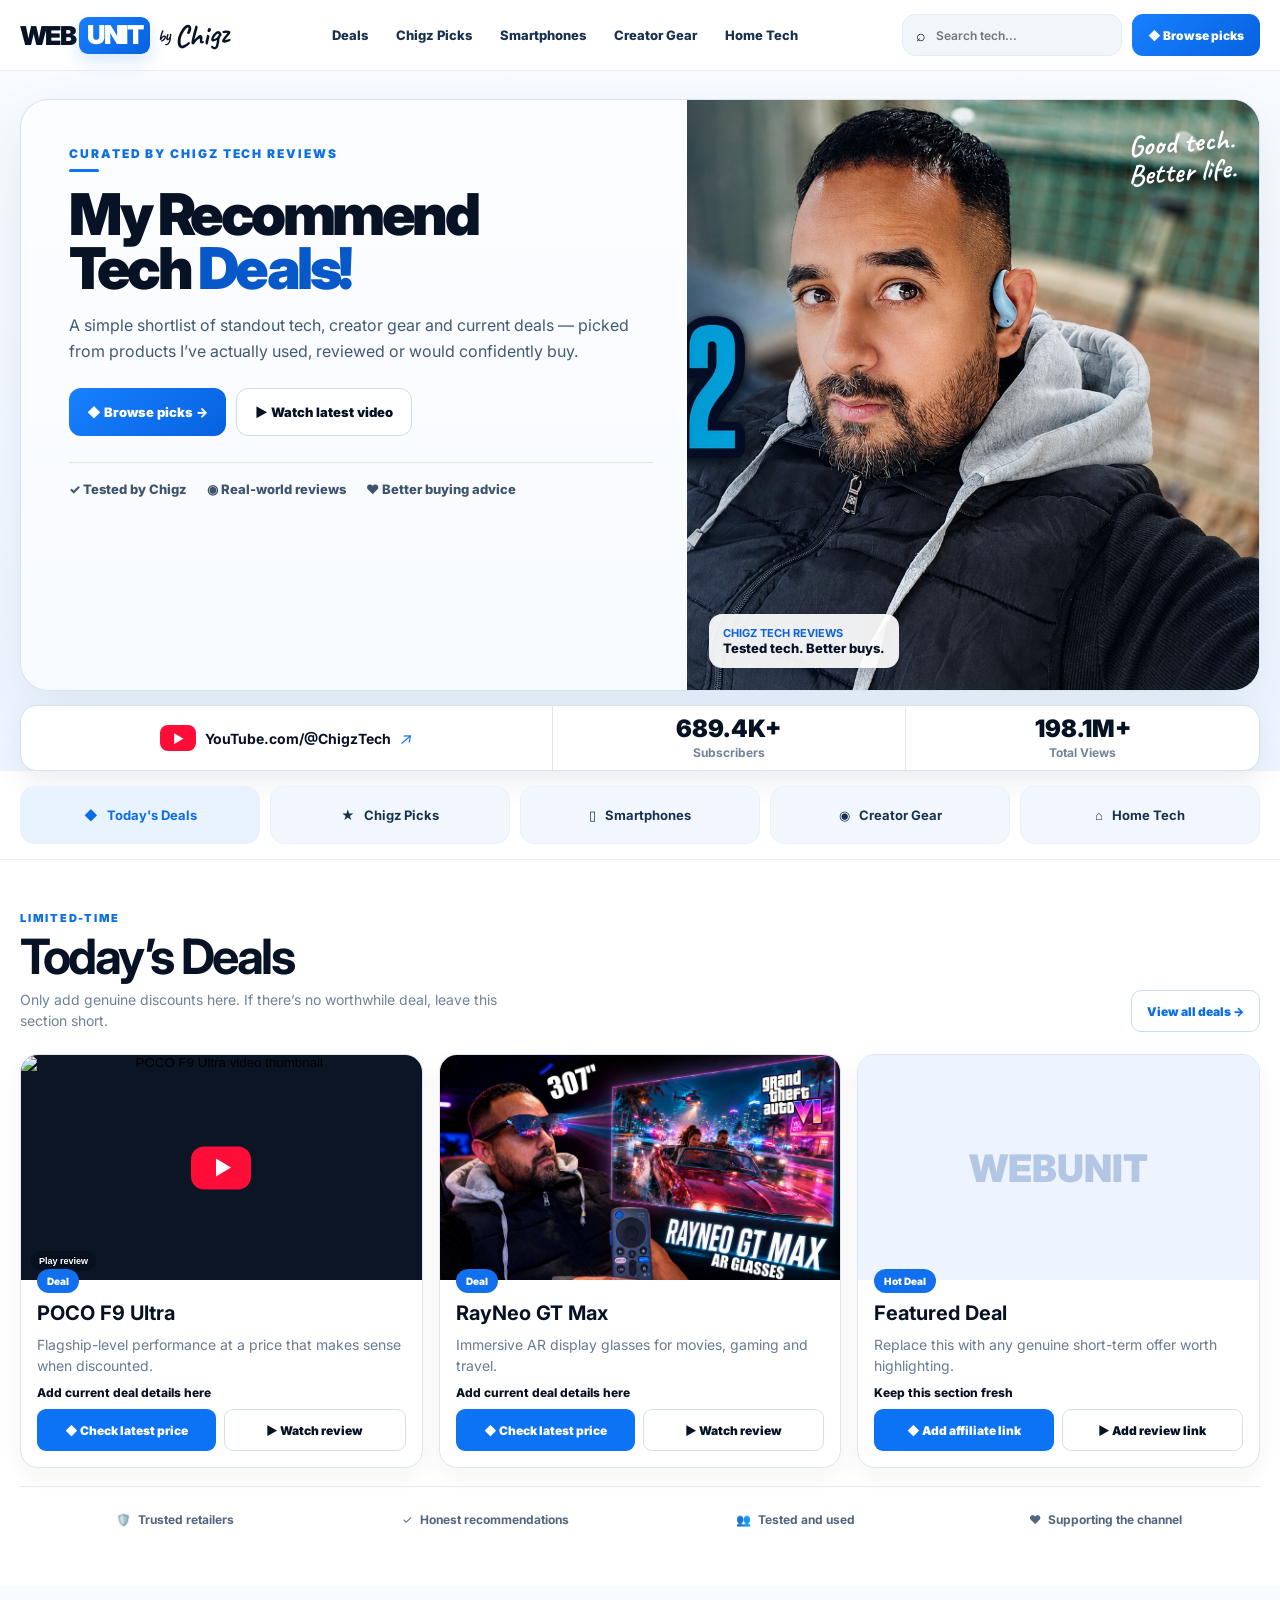
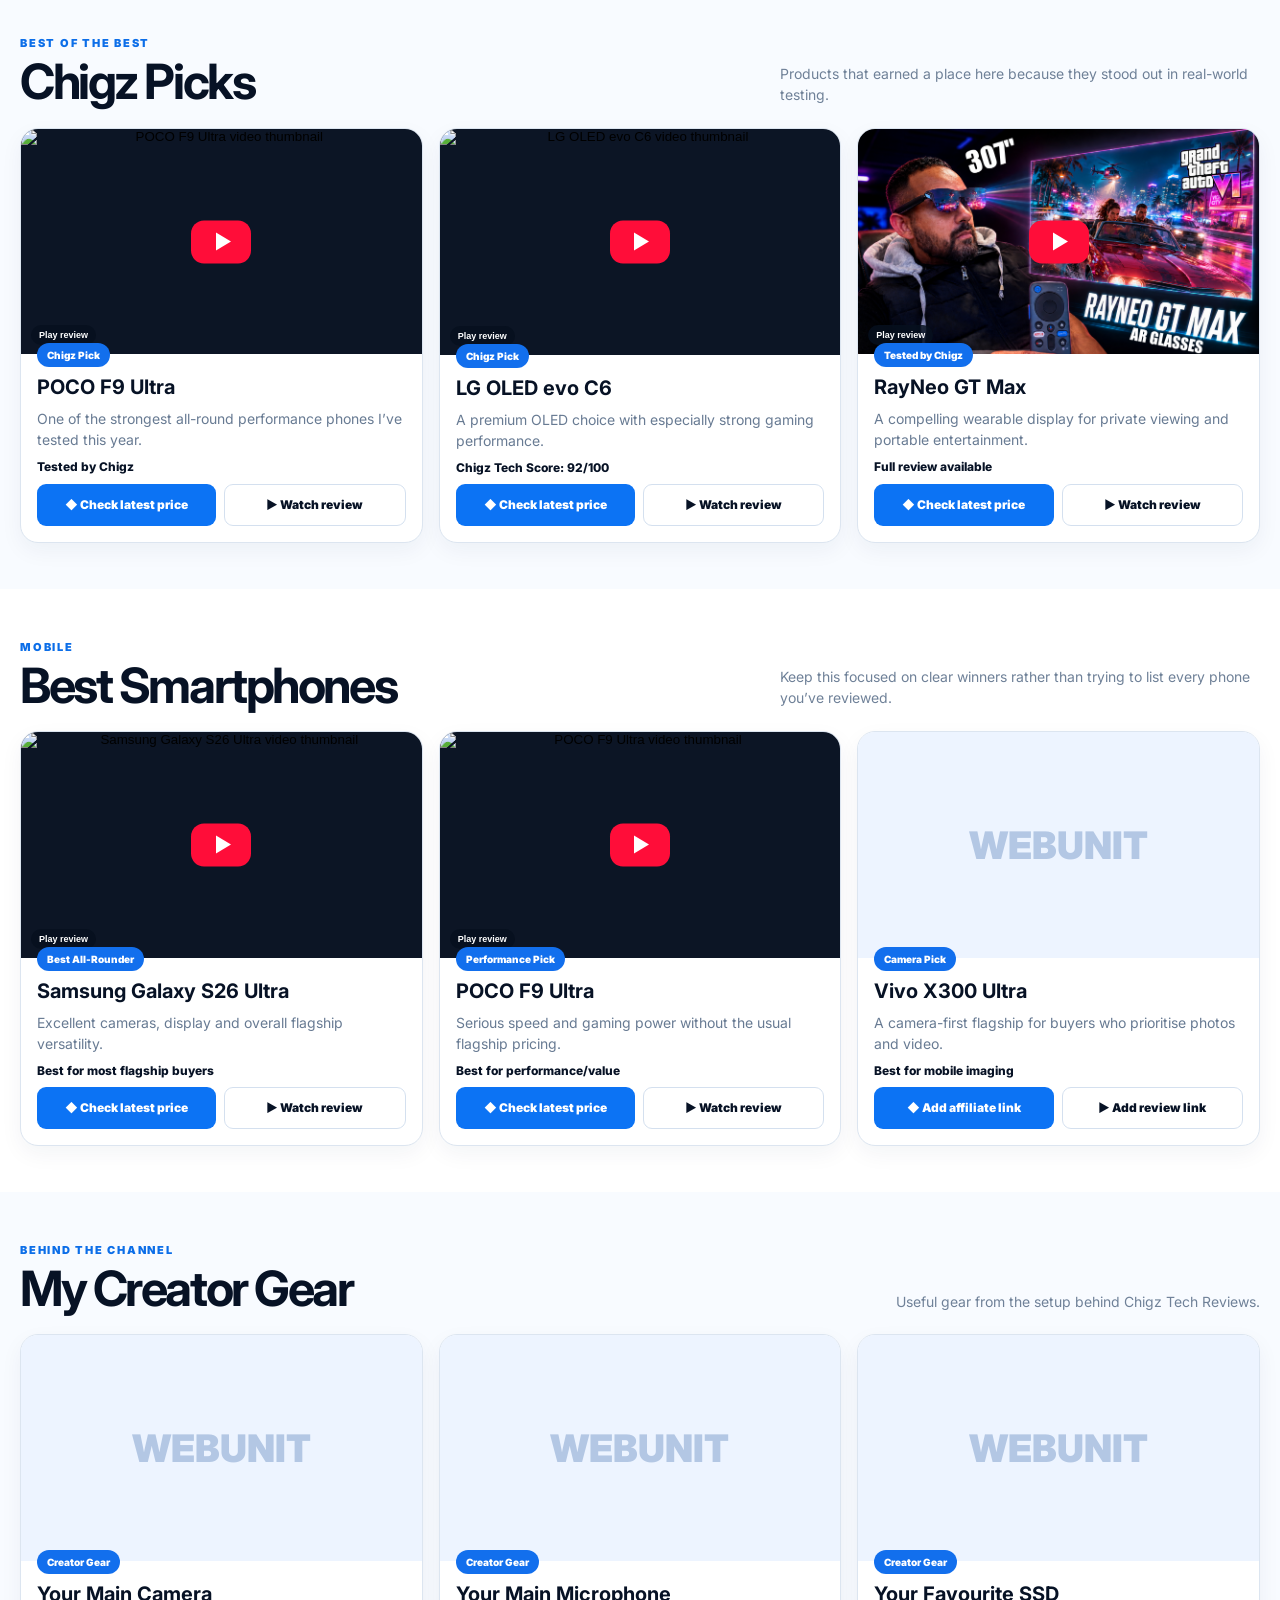
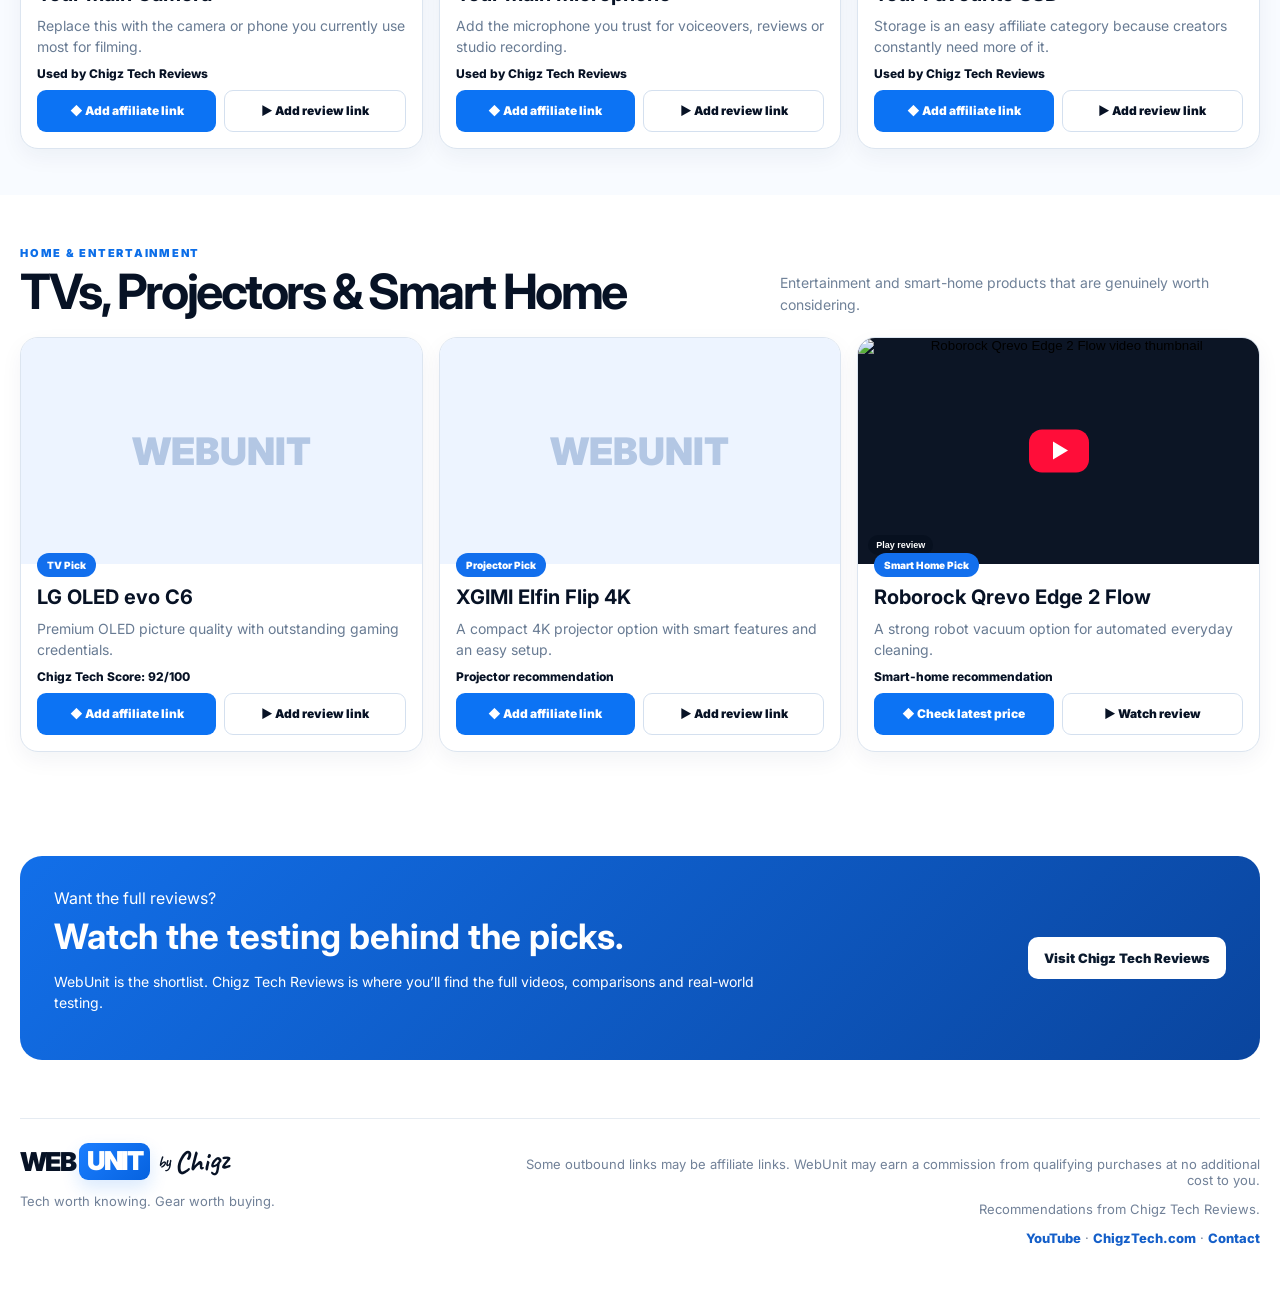
==== index.html @ 7ec01e05 "Add files via upload" ====
<!doctype html><html lang="en"><head>
<meta charset="utf-8"><meta name="viewport" content="width=device-width,initial-scale=1">
<title>WebUnit by Chigz</title><meta id="meta-description" name="description" content="Tech I've tested. Deals I'd actually recommend.">
<link rel="preconnect" href="https://fonts.googleapis.com"><link rel="preconnect" href="https://fonts.gstatic.com" crossorigin>
<link href="https://fonts.googleapis.com/css2?family=Caveat:wght@600;700&family=Inter:wght@400;500;600;700;800;900&display=swap" rel="stylesheet">
<link rel="stylesheet" href="style.css?v=20260905-cleanredesign2"></head><body>
<header class="site-header"><div class="wrap nav">
<a class="brand" href="#top"><span class="brand-web">WEB</span><span class="brand-unit">UNIT</span><span class="brand-by">by</span><span class="brand-chigz">Chigz</span></a>
<nav class="nav-links"><a href="#deals">Deals</a><a href="#picks">Chigz Picks</a><a href="#phones">Smartphones</a><a href="#creator">Creator Gear</a><a href="#home-tech">Home Tech</a></nav>
<div class="nav-actions"><label class="search-box"><span>⌕</span><input id="product-search" placeholder="Search tech..." type="search"></label><a class="nav-cta" href="#picks">◆ Browse picks</a></div>
</div></header>
<main id="top">
<section class="hero"><div class="wrap hero-shell"><div class="hero-copy">
<div class="hero-kicker" id="hero-eyebrow">REAL TECH. REAL TESTS. REAL OPINIONS.</div>
<h1><span id="hero-headline-1">Tech I’ve tested.</span><br><span id="hero-headline-2">Deals I’d actually <em>recommend.</em></span></h1>
<p id="hero-copy">Curated tech deals and recommendations from Chigz. Real reviews. Real-world use. No hype, just honest advice.</p>
<div class="hero-actions"><a class="btn primary" href="#picks">◆ Browse picks →</a><a class="btn secondary" id="hero-video-link" href="https://www.youtube.com/@ChigzTech" target="_blank">▶ Watch latest video</a></div>
<div class="proof-row"><span>✓ Tested by Chigz</span><span>◉ Real-world reviews</span><span>♥ Better buying advice</span></div>
</div><div class="hero-visual">
<img src="images/chigz-hero.jpg" alt="Chigz from Chigz Tech Reviews"><div class="visual-overlay"></div><div class="visual-badge"><b>CHIGZ TECH REVIEWS</b><span>Tested tech. Better buys.</span></div><div class="visual-script">Good tech.<br>Better life.</div>
</div></div>
<div class="wrap stats-row"><a class="channel-stat" id="chigz-channel-link" href="#"><span class="yt">▶</span><b id="channel-display-label">YouTube.com/@ChigzTech</b><i>↗</i></a><a class="stat" id="youtube-subs-link" href="https://www.youtube.com/@ChigzTech" target="_blank" rel="noopener"><b id="subscriber-count">650K+</b><span>Subscribers</span></a><a class="stat" id="youtube-views-link" href="https://www.youtube.com/@ChigzTech" target="_blank" rel="noopener"><b id="total-view-count">185M+</b><span>Total Views</span></a></div>
</section>
<section class="category-strip"><div class="wrap categories"><a class="category active" href="#deals">◆ <b>Today's Deals</b></a><a class="category" href="#picks">★ <b>Chigz Picks</b></a><a class="category" href="#phones">▯ <b>Smartphones</b></a><a class="category" href="#creator">◉ <b>Creator Gear</b></a><a class="category" href="#home-tech">⌂ <b>Home Tech</b></a></div></section>
<section class="section" id="deals"><div class="wrap"><div class="section-head"><div><span class="section-kicker" id="deals-kicker">LIMITED-TIME</span><h2 id="deals-title">Today's Deals</h2><p id="deals-description">Hand-picked deals on the best tech. Updated regularly.</p></div><a class="view-all" href="#deals-grid">View all deals →</a></div><div class="product-grid" id="deals-grid" data-category="deals"></div><div class="trust-strip"><div>🛡️ <b>Trusted retailers</b></div><div>✓ <b>Honest recommendations</b></div><div>👥 <b>Tested and used</b></div><div>♥ <b>Supporting the channel</b></div></div></div></section>
<section class="section alt" id="picks"><div class="wrap"><div class="section-head"><div><span class="section-kicker" id="picks-kicker">BEST OF THE BEST</span><h2 id="picks-title">Chigz Picks</h2></div><p id="picks-description"></p></div><div class="product-grid" data-category="picks"></div></div></section>
<section class="section" id="phones"><div class="wrap"><div class="section-head"><div><span class="section-kicker" id="phones-kicker">MOBILE</span><h2 id="phones-title">Best Smartphones</h2></div><p id="phones-description"></p></div><div class="product-grid" data-category="phones"></div></div></section>
<section class="section alt" id="creator"><div class="wrap"><div class="section-head"><div><span class="section-kicker" id="creator-kicker">BEHIND THE CHANNEL</span><h2 id="creator-title">My Creator Gear</h2></div><p id="creator-description"></p></div><div class="product-grid" data-category="creator"></div></div></section>
<section class="section" id="home-tech"><div class="wrap"><div class="section-head"><div><span class="section-kicker" id="home-kicker">HOME & ENTERTAINMENT</span><h2 id="home-title">TVs, Projectors & Smart Home</h2></div><p id="home-description"></p></div><div class="product-grid" data-category="home"></div></div></section>
<section class="cta"><div class="wrap cta-card"><div><span id="reviews-kicker">WANT THE FULL REVIEWS?</span><h2 id="reviews-title">Watch the testing behind the picks.</h2><p id="reviews-description"></p></div><a id="youtube-cta" href="#">Visit Chigz Tech Reviews ↗</a></div></section>
</main><footer><div class="wrap footer-grid"><div><a class="brand"><span class="brand-web">WEB</span><span class="brand-unit">UNIT</span><span class="brand-by">by</span><span class="brand-chigz">Chigz</span></a><p id="footer-tagline"></p></div><div class="footer-copy"><p><span id="affiliate-disclosure"></span></p><p><span id="footer-credit"></span></p><p class="footer-links"><a id="footer-youtube">YouTube</a> · <a id="footer-chigztech">ChigzTech.com</a> · <a id="footer-contact">Contact</a></p></div></div></footer>
<script src="app.js?v=20260905-cleanredesign2"></script></body></html>
---- style.css ----
:root{--ink:#071225;--muted:#63758e;--blue:#0d74f5;--blue2:#075ed2;--line:#dbe5f0;--alt:#f8fbff}*{box-sizing:border-box}html{scroll-behavior:smooth}body{margin:0;font-family:Inter,Arial,sans-serif;color:var(--ink);background:#fff;-webkit-font-smoothing:antialiased}.wrap{width:min(1240px,calc(100% - 40px));margin:0 auto}a{color:inherit}.site-header{position:sticky;top:0;z-index:80;background:rgba(255,255,255,.97);border-bottom:1px solid #e7edf5;backdrop-filter:blur(14px)}.nav{min-height:70px;display:grid;grid-template-columns:auto 1fr auto;align-items:center;gap:26px}.brand{display:inline-flex;align-items:center;text-decoration:none;white-space:nowrap}.brand-web{font-size:26px;font-weight:900;letter-spacing:-.06em}.brand-unit{margin-left:4px;padding:2px 8px 4px;border-radius:9px;background:linear-gradient(135deg,#1b7eff,#0662df);color:#fff;font-size:26px;font-weight:900;letter-spacing:-.06em;box-shadow:0 8px 18px rgba(17,116,243,.16)}.brand-by{margin-left:7px;font:700 17px Caveat,cursive;transform:rotate(-5deg)}.brand-chigz{margin-left:3px;font:700 30px Caveat,cursive;line-height:1;transform:rotate(-5deg)}.nav-links{display:flex;justify-content:center;gap:28px}.nav-links a{text-decoration:none;font-size:13px;font-weight:800;color:#19314f}.nav-actions{display:flex;gap:10px;align-items:center}.search-box{height:42px;width:220px;padding:0 13px;display:flex;gap:8px;align-items:center;border:1px solid #e3ebf5;border-radius:13px;background:#f1f6fb}.search-box input{width:100%;border:0;outline:0;background:transparent;font:600 12px Inter}.nav-cta{height:42px;padding:0 16px;display:flex;align-items:center;border-radius:11px;background:linear-gradient(135deg,#1880ff,#0662df);color:#fff;text-decoration:none;font-size:12px;font-weight:900}.hero{padding:28px 0 0;background:linear-gradient(180deg,#f8fbff,#edf5ff)}.hero-shell{display:grid;grid-template-columns:1.05fr .95fr;gap:34px;align-items:stretch;background:rgba(255,255,255,.55);border:1px solid rgba(205,220,239,.8);border-radius:28px;overflow:hidden;box-shadow:0 20px 55px rgba(8,45,93,.08)}.hero-copy{padding:46px 0 42px 48px;min-width:0}.hero-kicker{color:#0c6ee8;font-size:12px;font-weight:900;letter-spacing:.16em;text-transform:uppercase}.hero-kicker:after{content:"";display:block;width:30px;height:3px;margin-top:8px;background:var(--blue);border-radius:3px}.hero h1{margin:15px 0 0;font-size:clamp(44px,4.5vw,64px);line-height:.94;letter-spacing:-.06em;font-weight:900}.hero h1 em{font-style:normal;color:#0758c8}.hero-copy>p{max-width:580px;margin:18px 0 0;color:#435a74;font-size:16px;line-height:1.6}.hero-actions{display:flex;gap:10px;flex-wrap:wrap;margin-top:24px}.btn{min-height:48px;padding:0 18px;display:inline-flex;align-items:center;justify-content:center;border-radius:12px;text-decoration:none;font-size:13px;font-weight:900}.primary{background:linear-gradient(135deg,#1880ff,#0662df);color:#fff}.secondary{border:1px solid #cfdae8;background:#fff}.proof-row{display:flex;gap:20px;flex-wrap:wrap;margin-top:26px;padding-top:18px;border-top:1px solid #dde7f1;color:#3e536d;font-size:13px;font-weight:800}.hero-visual{position:relative;min-height:430px;overflow:hidden;background:#0b2e64}.hero-visual img{width:100%;height:100%;object-fit:cover;object-position:68% center;display:block}.visual-overlay{position:absolute;inset:0;background:linear-gradient(90deg,rgba(5,38,80,.24),rgba(5,38,80,.05) 45%,rgba(3,21,46,.18))}.visual-badge{position:absolute;left:22px;bottom:22px;padding:12px 14px;border-radius:13px;background:rgba(255,255,255,.92);box-shadow:0 12px 30px rgba(0,24,60,.18);display:flex;flex-direction:column}.visual-badge b{font-size:11px;color:#0c62d8}.visual-badge span{font-size:13px;font-weight:800}.visual-script{position:absolute;right:24px;top:28px;color:#fff;font:700 29px/1 Caveat,cursive;text-align:right;transform:rotate(-4deg);text-shadow:0 3px 12px rgba(0,0,0,.24)}.stats-row{display:grid;grid-template-columns:1.5fr 1fr 1fr;gap:0;margin-top:14px;border:1px solid #d5e1ee;background:#fff;border-radius:17px;box-shadow:0 12px 28px rgba(8,42,83,.08);overflow:hidden}.stats-row>a,.stats-row>.stat{min-height:64px;padding:10px 18px;display:flex;align-items:center;justify-content:center;text-decoration:none}.stats-row>*+*{border-left:1px solid #e1e8f1}.channel-stat{gap:9px}.channel-stat .yt{width:36px;height:26px;border-radius:8px;background:#ff0d39;color:#fff;display:grid;place-items:center;font-size:12px}.channel-stat b{font-size:14px}.channel-stat i{color:#1373ed}.stat{flex-direction:column}.stat b{font-size:24px;line-height:1;font-weight:900}.stat span{margin-top:4px;color:#71849b;font-size:12px;font-weight:700}.category-strip{padding:15px 0;border-bottom:1px solid #e9eff6}.categories{display:grid;grid-template-columns:repeat(5,1fr);gap:10px}.category{min-height:58px;padding:10px;display:flex;align-items:center;justify-content:center;gap:9px;border-radius:14px;background:#f2f7fd;border:1px solid #ebf1f8;text-decoration:none;color:#17314f;font-size:13px}.category.active{background:#e8f3ff;color:#0b6ce7}.section{padding:46px 0}.alt{background:var(--alt)}.section-head{display:flex;justify-content:space-between;align-items:flex-end;gap:28px;margin-bottom:22px}.section-head>div>p{margin:8px 0 0}.section-kicker{font-size:11px;font-weight:900;letter-spacing:.16em;color:#0c6ee8;text-transform:uppercase}.section h2{margin:7px 0 0;font-size:clamp(38px,3.8vw,50px);line-height:.98;letter-spacing:-.05em}.section-head p{max-width:480px;margin:0;color:#6f8198;font-size:14px;line-height:1.55}.view-all{min-height:42px;padding:0 15px;display:flex;align-items:center;border:1px solid #cbdcf2;border-radius:10px;color:#0c6de8;text-decoration:none;font-size:12px;font-weight:900}.product-grid{display:grid;grid-template-columns:repeat(auto-fit,minmax(245px,1fr));gap:16px}.product-card{display:flex;flex-direction:column;overflow:hidden;background:#fff;border:1px solid #dce5f0;border-radius:18px;box-shadow:0 8px 22px rgba(14,39,73,.05)}.product-image{position:relative;aspect-ratio:16/9;overflow:hidden;background:#edf4ff;display:flex;align-items:center;justify-content:center}.product-image img{width:100%;height:100%;object-fit:cover;display:block}.product-body{padding:16px;display:flex;flex-direction:column;gap:9px;flex:1}.badge{align-self:flex-start;margin-top:-27px;position:relative;z-index:4;padding:6px 10px;border-radius:999px;background:#126fed;color:#fff;font-size:10px;font-weight:900}.product-card h3{margin:0;font-size:20px;line-height:1.15}.product-card p{margin:0;color:#687b93;font-size:14px;line-height:1.5}.product-meta{font-size:12px;font-weight:800}.product-actions{display:flex;gap:8px;margin-top:auto}.product-actions a{flex:1;min-height:42px;padding:0 9px;display:flex;align-items:center;justify-content:center;border-radius:9px;text-decoration:none;font-size:12px;font-weight:900}.buy-link{background:#0c73f4;color:#fff}.review-link{border:1px solid #d4e0ef}.trust-strip{margin-top:18px;padding-top:12px;display:grid;grid-template-columns:repeat(4,1fr);border-top:1px solid #e4ebf4}.trust-strip>div{min-height:40px;display:flex;align-items:center;justify-content:center;gap:7px;font-size:12px;color:#52667f}.cta{padding:58px 0}.cta-card{display:flex;justify-content:space-between;align-items:center;gap:30px;padding:32px 34px;border-radius:22px;background:linear-gradient(135deg,#126fe9,#0a459e);color:#fff}.cta-card h2{margin:7px 0 9px;font-size:35px}.cta-card p{max-width:700px;font-size:14px;line-height:1.55}.cta-card>a{padding:13px 16px;border-radius:10px;background:#fff;color:#0b1a2e;text-decoration:none;font-size:13px;font-weight:900}.footer-grid{display:grid;grid-template-columns:1fr 1.6fr;gap:30px;padding:24px 0 44px;border-top:1px solid #e5ebf2}.footer-grid p{font-size:13px;color:#718198}.footer-copy{text-align:right}.footer-links a{text-decoration:none;color:#145fc9;font-weight:800}.youtube-media{position:relative;width:100%;height:100%;display:block;padding:0;border:0;background:#0c1525}.youtube-media img{width:100%;height:100%;object-fit:cover}.youtube-play{position:absolute;left:50%;top:50%;width:60px;height:43px;transform:translate(-50%,-50%);display:grid;place-items:center;border-radius:13px;background:#ff0d39}.youtube-play-triangle{width:0;height:0;border-top:9px solid transparent;border-bottom:9px solid transparent;border-left:15px solid #fff;margin-left:4px}.youtube-play-label{position:absolute;left:10px;bottom:9px;padding:5px 8px;border-radius:999px;background:rgba(6,16,30,.84);color:#fff;font-size:9px;font-weight:900}.youtube-iframe{width:100%;height:100%;border:0}.product-placeholder{font-size:38px;font-weight:900;color:#b3c7e4}.empty-state{padding:18px;border:1px dashed #cfdaea;border-radius:13px}.product-card.search-hidden{display:none!important}
@media(max-width:900px){.nav{grid-template-columns:auto 1fr}.nav-links{display:none}.search-box{display:none}.hero-shell{grid-template-columns:1fr}.hero-copy{padding:36px 34px 28px}.hero-visual{min-height:320px}.hero h1{font-size:50px}.stats-row{grid-template-columns:1fr 1fr}.channel-stat{grid-column:1/-1}.stats-row>*+*{border-left:0}.stat{border-top:1px solid #e1e8f1}.stat+.stat{border-left:1px solid #e1e8f1}.categories{overflow-x:auto;grid-template-columns:repeat(5,minmax(115px,1fr))}.section-head{align-items:flex-start;flex-direction:column}.trust-strip{grid-template-columns:repeat(2,1fr)}.cta-card{align-items:flex-start;flex-direction:column}.footer-grid{grid-template-columns:1fr}.footer-copy{text-align:left}}
@media(max-width:600px){.wrap{width:calc(100% - 24px)}.site-header{position:relative}.brand-web,.brand-unit{font-size:21px}.brand-by{font-size:15px}.brand-chigz{font-size:25px}.nav-cta{height:40px;padding:0 11px;font-size:10px}.hero{padding-top:12px}.hero-shell{border-radius:20px}.hero-copy{padding:26px 20px 22px}.hero-kicker{font-size:10.5px}.hero h1{font-size:39px}.hero-copy>p{font-size:15px}.hero-actions{display:grid;grid-template-columns:1fr}.btn{width:100%;font-size:14px}.proof-row{gap:10px;font-size:11px}.hero-visual{min-height:280px}.visual-script{font-size:23px;right:16px}.visual-badge{left:14px;bottom:14px}.stats-row{margin-top:12px}.channel-stat b{font-size:13px}.stat b{font-size:21px}.stat span{font-size:11px}.category{font-size:11.5px}.section{padding:42px 0}.section h2{font-size:40px}.section-head p{font-size:15px}.product-grid{grid-template-columns:1fr}.product-card p{font-size:15px}.product-actions a{font-size:13px}.trust-strip{grid-template-columns:1fr}.trust-strip>div{min-height:50px;border-top:1px solid #e8edf4}.cta-card{padding:26px 22px}.cta-card h2{font-size:32px}.cta-card p{font-size:15px}.cta-card>a{width:100%;text-align:center}.footer-grid p{font-size:13.5px}}
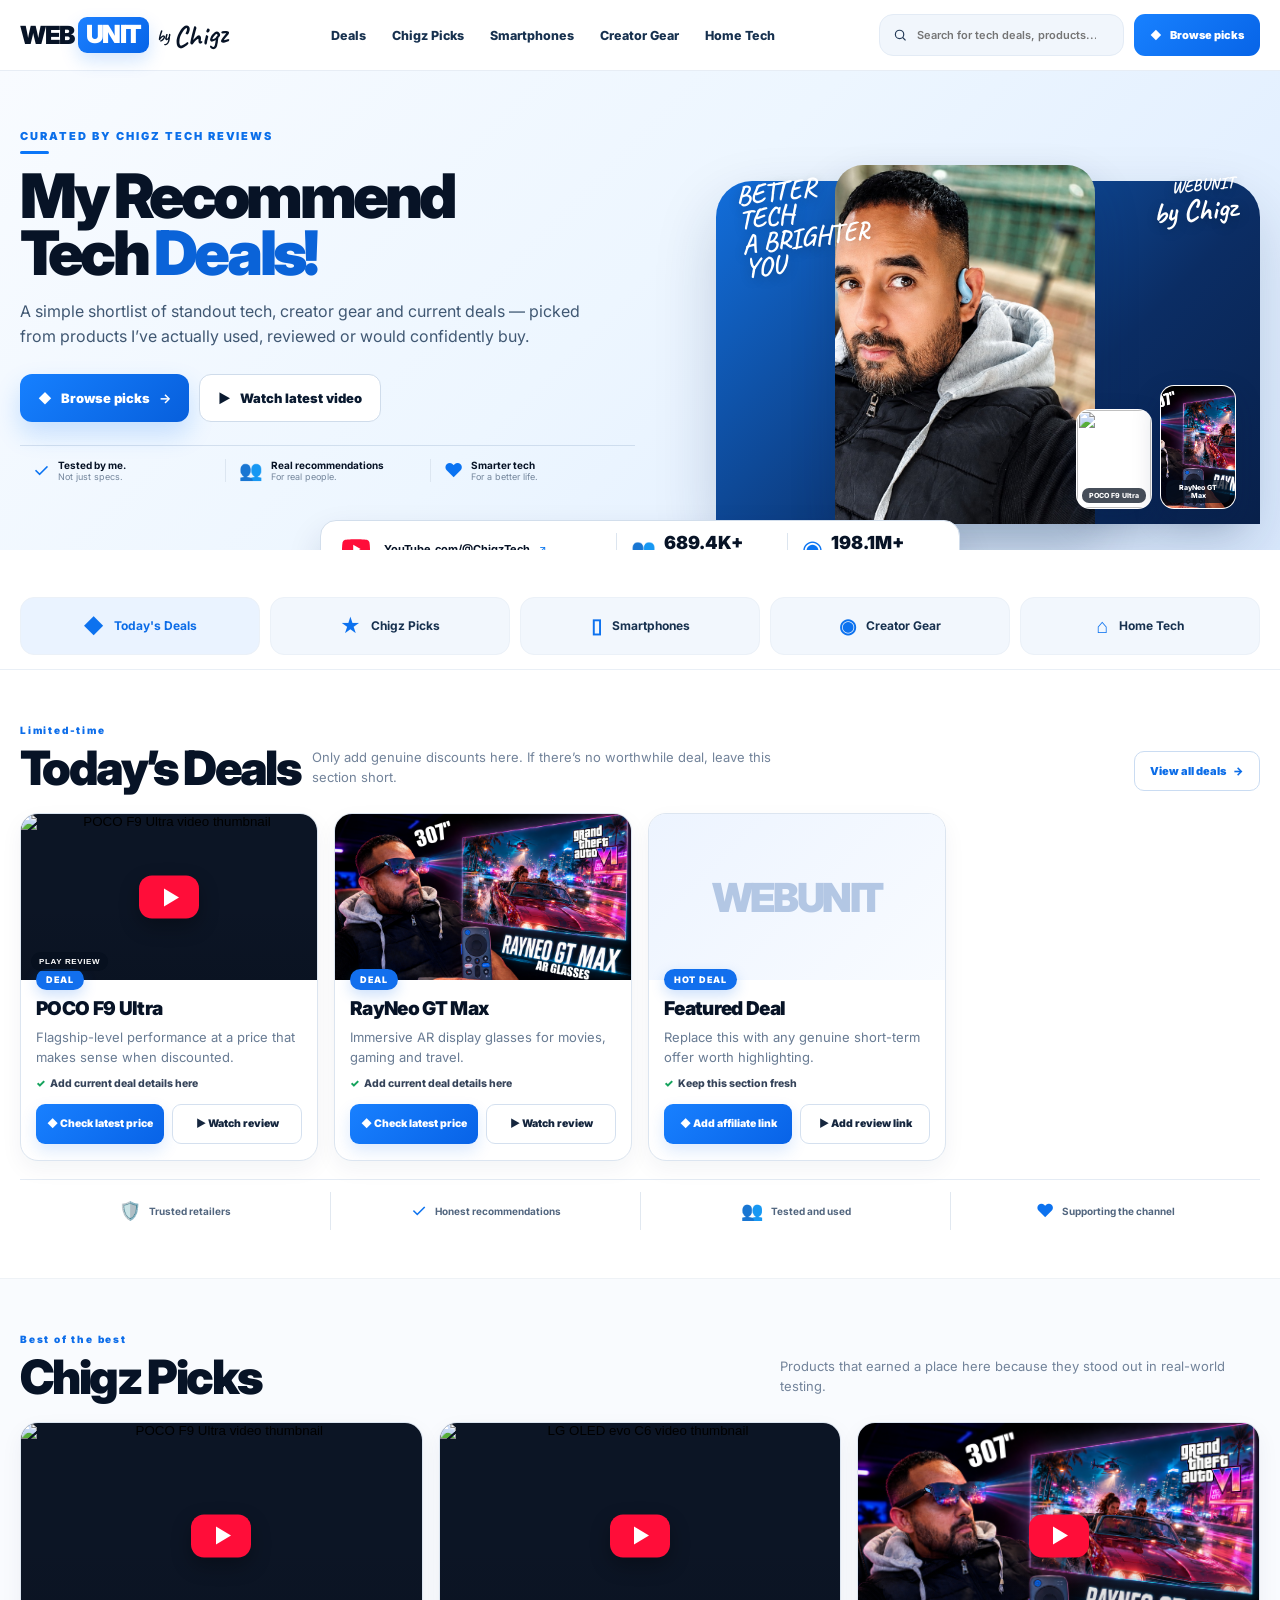
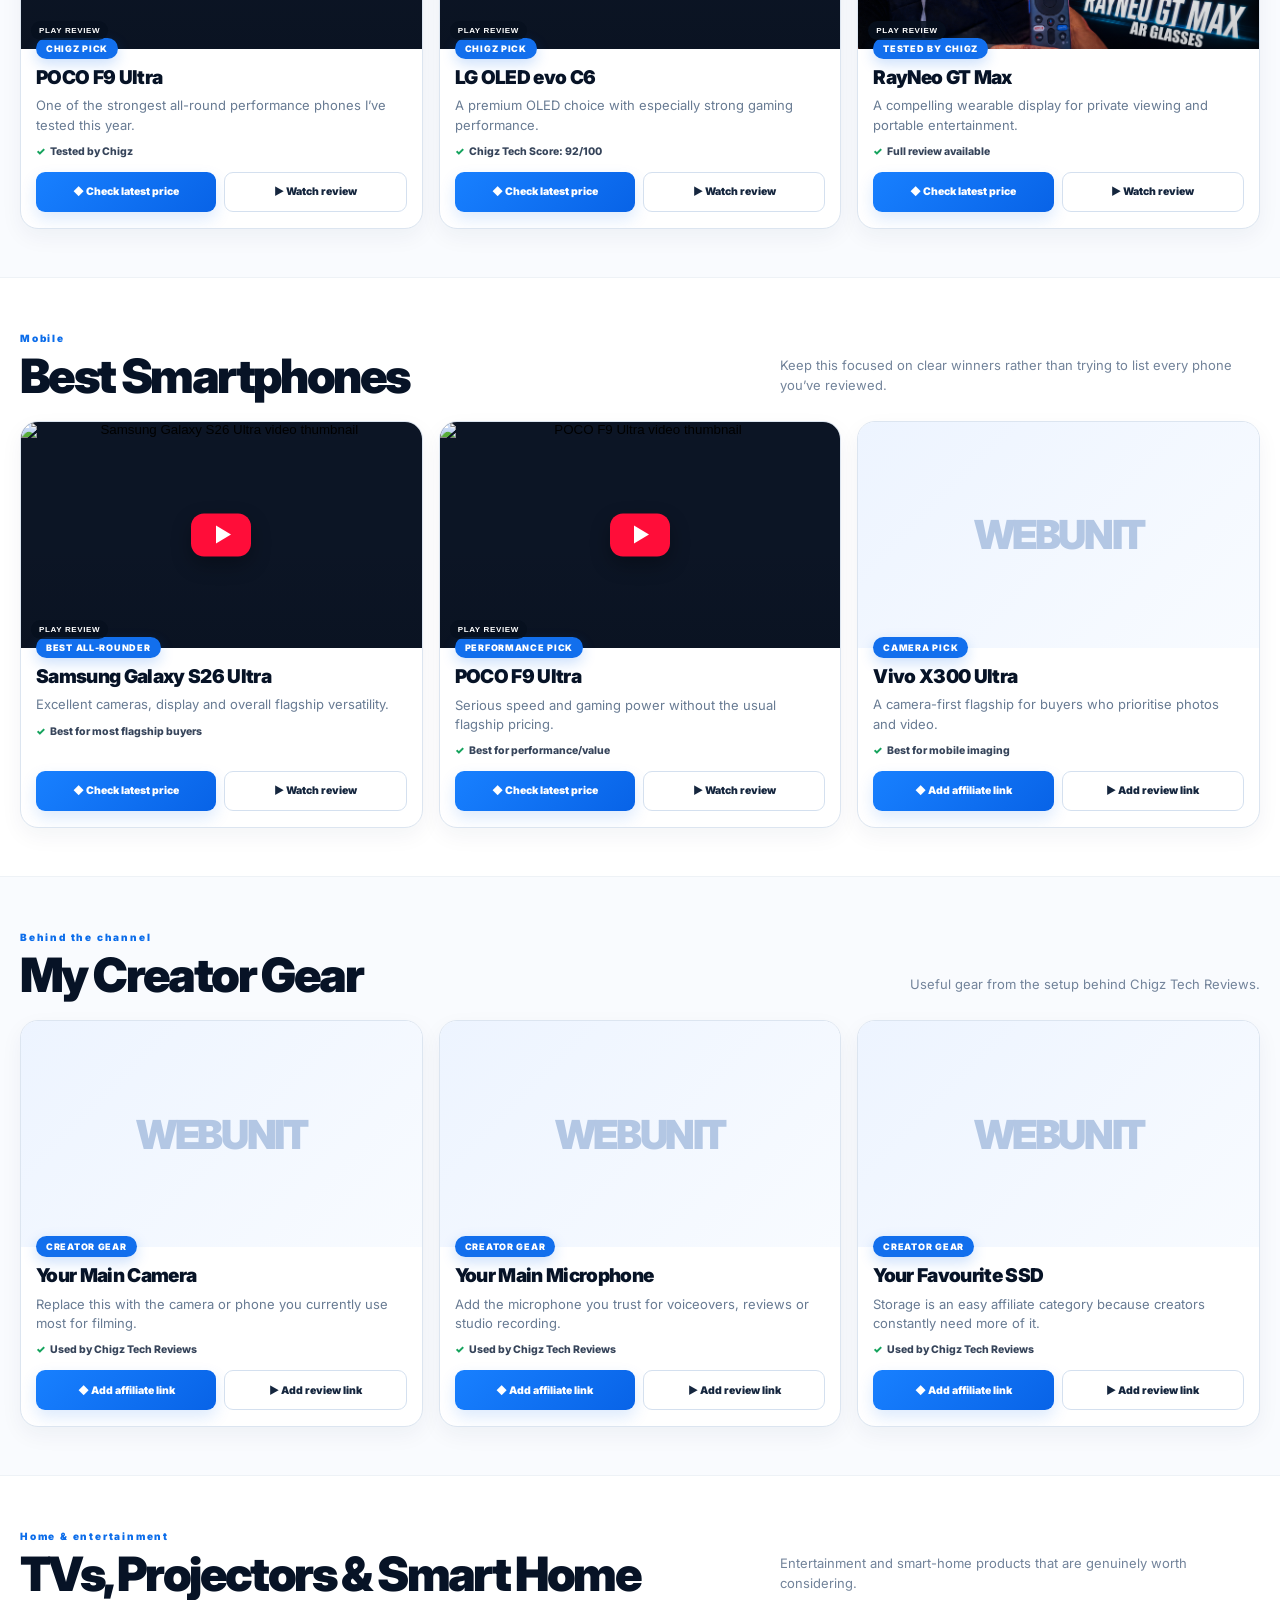
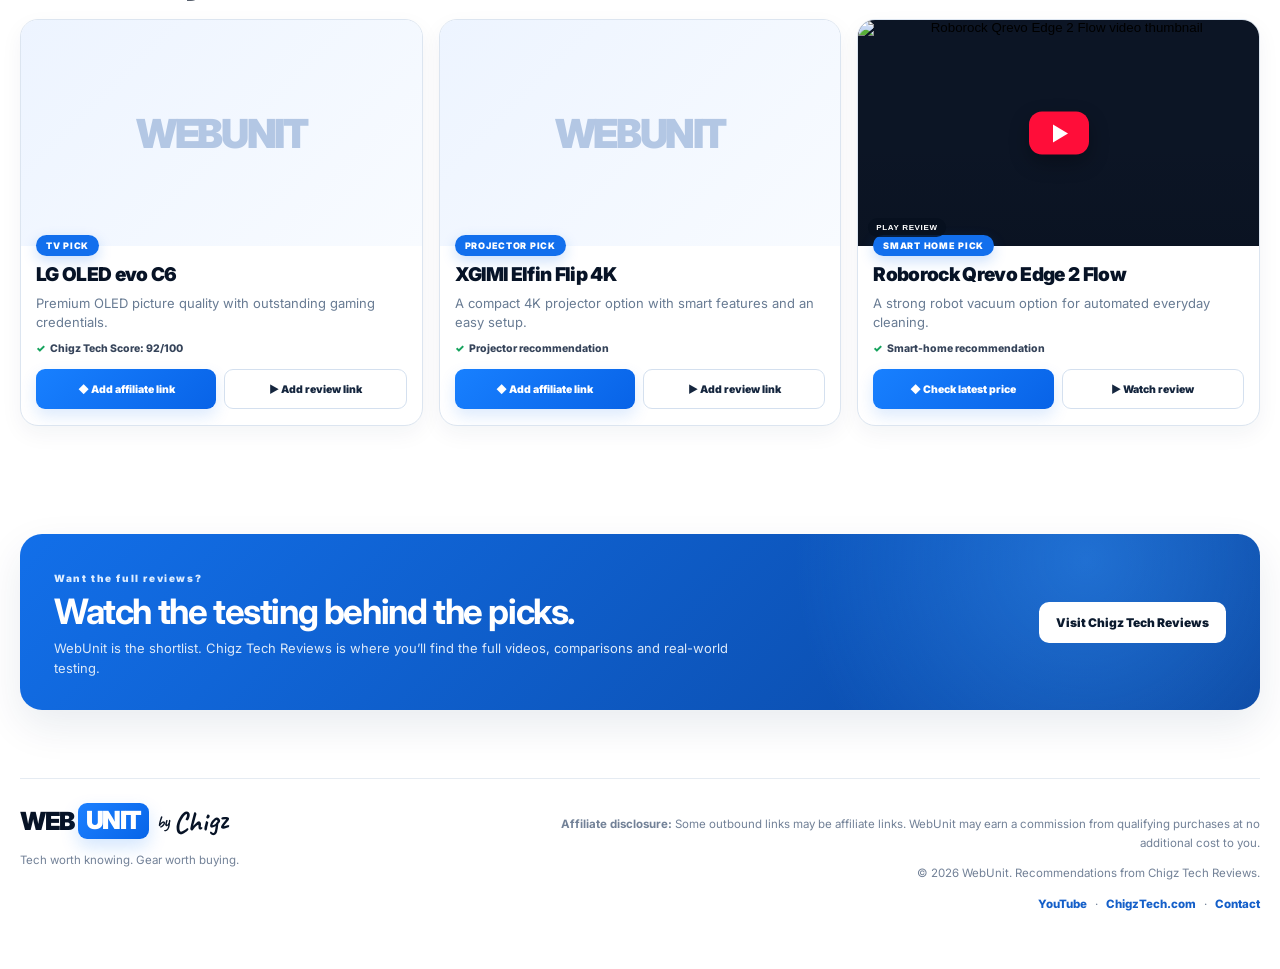
==== commit b38c9ba5: "Add files via upload" ====
--- a/index.html
+++ b/index.html
@@ -1,32 +1,225 @@
-<!doctype html><html lang="en"><head>
-<meta charset="utf-8"><meta name="viewport" content="width=device-width,initial-scale=1">
-<title>WebUnit by Chigz</title><meta id="meta-description" name="description" content="Tech I've tested. Deals I'd actually recommend.">
-<link rel="preconnect" href="https://fonts.googleapis.com"><link rel="preconnect" href="https://fonts.gstatic.com" crossorigin>
-<link href="https://fonts.googleapis.com/css2?family=Caveat:wght@600;700&family=Inter:wght@400;500;600;700;800;900&display=swap" rel="stylesheet">
-<link rel="stylesheet" href="style.css?v=20260905-cleanredesign2"></head><body>
-<header class="site-header"><div class="wrap nav">
-<a class="brand" href="#top"><span class="brand-web">WEB</span><span class="brand-unit">UNIT</span><span class="brand-by">by</span><span class="brand-chigz">Chigz</span></a>
-<nav class="nav-links"><a href="#deals">Deals</a><a href="#picks">Chigz Picks</a><a href="#phones">Smartphones</a><a href="#creator">Creator Gear</a><a href="#home-tech">Home Tech</a></nav>
-<div class="nav-actions"><label class="search-box"><span>⌕</span><input id="product-search" placeholder="Search tech..." type="search"></label><a class="nav-cta" href="#picks">◆ Browse picks</a></div>
-</div></header>
+<!doctype html>
+<html lang="en">
+<head>
+  <meta charset="utf-8">
+  <meta name="viewport" content="width=device-width, initial-scale=1">
+  <title>WebUnit by Chigz</title>
+  <meta id="meta-description" name="description" content="Tech I've tested. Deals I'd actually recommend. Curated by Chigz Tech Reviews.">
+  <link rel="icon" href="/favicon.svg" type="image/svg+xml">
+  <link rel="preconnect" href="https://fonts.googleapis.com">
+  <link rel="preconnect" href="https://fonts.gstatic.com" crossorigin>
+  <link href="https://fonts.googleapis.com/css2?family=Caveat:wght@600;700&family=Inter:wght@400;500;600;700;800;900&display=swap" rel="stylesheet">
+  <link rel="stylesheet" href="style.css?v=20260905-exactproposed1">
+</head>
+<body>
+
+<header class="site-header">
+  <div class="wrap nav">
+    <a class="brand" href="#top" aria-label="WebUnit by Chigz home">
+      <span class="brand-web">WEB</span><span class="brand-unit">UNIT</span>
+      <span class="brand-by">by</span><span class="brand-chigz">Chigz</span>
+    </a>
+
+    <nav class="nav-links" aria-label="Primary">
+      <a href="#deals">Deals</a>
+      <a href="#picks">Chigz Picks</a>
+      <a href="#phones">Smartphones</a>
+      <a href="#creator">Creator Gear</a>
+      <a href="#home-tech">Home Tech</a>
+    </nav>
+
+    <div class="nav-actions">
+      <label class="search-box" aria-label="Search">
+        <svg viewBox="0 0 24 24" aria-hidden="true"><path d="m21 21-4.35-4.35m1.35-5.65A7 7 0 1 1 4 11a7 7 0 0 1 14 0Z"/></svg>
+        <input id="product-search" type="search" placeholder="Search for tech deals, products..." autocomplete="off">
+      </label>
+      <a class="nav-cta" href="#picks"><span>◆</span> Browse picks</a>
+      <button class="menu-btn" id="menu-btn" type="button" aria-label="Open menu" aria-expanded="false">☰</button>
+    </div>
+  </div>
+
+  <div class="mobile-menu" id="mobile-menu">
+    <a href="#deals">Deals</a>
+    <a href="#picks">Chigz Picks</a>
+    <a href="#phones">Smartphones</a>
+    <a href="#creator">Creator Gear</a>
+    <a href="#home-tech">Home Tech</a>
+  </div>
+</header>
+
 <main id="top">
-<section class="hero"><div class="wrap hero-shell"><div class="hero-copy">
-<div class="hero-kicker" id="hero-eyebrow">REAL TECH. REAL TESTS. REAL OPINIONS.</div>
-<h1><span id="hero-headline-1">Tech I’ve tested.</span><br><span id="hero-headline-2">Deals I’d actually <em>recommend.</em></span></h1>
-<p id="hero-copy">Curated tech deals and recommendations from Chigz. Real reviews. Real-world use. No hype, just honest advice.</p>
-<div class="hero-actions"><a class="btn primary" href="#picks">◆ Browse picks →</a><a class="btn secondary" id="hero-video-link" href="https://www.youtube.com/@ChigzTech" target="_blank">▶ Watch latest video</a></div>
-<div class="proof-row"><span>✓ Tested by Chigz</span><span>◉ Real-world reviews</span><span>♥ Better buying advice</span></div>
-</div><div class="hero-visual">
-<img src="images/chigz-hero.jpg" alt="Chigz from Chigz Tech Reviews"><div class="visual-overlay"></div><div class="visual-badge"><b>CHIGZ TECH REVIEWS</b><span>Tested tech. Better buys.</span></div><div class="visual-script">Good tech.<br>Better life.</div>
-</div></div>
-<div class="wrap stats-row"><a class="channel-stat" id="chigz-channel-link" href="#"><span class="yt">▶</span><b id="channel-display-label">YouTube.com/@ChigzTech</b><i>↗</i></a><a class="stat" id="youtube-subs-link" href="https://www.youtube.com/@ChigzTech" target="_blank" rel="noopener"><b id="subscriber-count">650K+</b><span>Subscribers</span></a><a class="stat" id="youtube-views-link" href="https://www.youtube.com/@ChigzTech" target="_blank" rel="noopener"><b id="total-view-count">185M+</b><span>Total Views</span></a></div>
-</section>
-<section class="category-strip"><div class="wrap categories"><a class="category active" href="#deals">◆ <b>Today's Deals</b></a><a class="category" href="#picks">★ <b>Chigz Picks</b></a><a class="category" href="#phones">▯ <b>Smartphones</b></a><a class="category" href="#creator">◉ <b>Creator Gear</b></a><a class="category" href="#home-tech">⌂ <b>Home Tech</b></a></div></section>
-<section class="section" id="deals"><div class="wrap"><div class="section-head"><div><span class="section-kicker" id="deals-kicker">LIMITED-TIME</span><h2 id="deals-title">Today's Deals</h2><p id="deals-description">Hand-picked deals on the best tech. Updated regularly.</p></div><a class="view-all" href="#deals-grid">View all deals →</a></div><div class="product-grid" id="deals-grid" data-category="deals"></div><div class="trust-strip"><div>🛡️ <b>Trusted retailers</b></div><div>✓ <b>Honest recommendations</b></div><div>👥 <b>Tested and used</b></div><div>♥ <b>Supporting the channel</b></div></div></div></section>
-<section class="section alt" id="picks"><div class="wrap"><div class="section-head"><div><span class="section-kicker" id="picks-kicker">BEST OF THE BEST</span><h2 id="picks-title">Chigz Picks</h2></div><p id="picks-description"></p></div><div class="product-grid" data-category="picks"></div></div></section>
-<section class="section" id="phones"><div class="wrap"><div class="section-head"><div><span class="section-kicker" id="phones-kicker">MOBILE</span><h2 id="phones-title">Best Smartphones</h2></div><p id="phones-description"></p></div><div class="product-grid" data-category="phones"></div></div></section>
-<section class="section alt" id="creator"><div class="wrap"><div class="section-head"><div><span class="section-kicker" id="creator-kicker">BEHIND THE CHANNEL</span><h2 id="creator-title">My Creator Gear</h2></div><p id="creator-description"></p></div><div class="product-grid" data-category="creator"></div></div></section>
-<section class="section" id="home-tech"><div class="wrap"><div class="section-head"><div><span class="section-kicker" id="home-kicker">HOME & ENTERTAINMENT</span><h2 id="home-title">TVs, Projectors & Smart Home</h2></div><p id="home-description"></p></div><div class="product-grid" data-category="home"></div></div></section>
-<section class="cta"><div class="wrap cta-card"><div><span id="reviews-kicker">WANT THE FULL REVIEWS?</span><h2 id="reviews-title">Watch the testing behind the picks.</h2><p id="reviews-description"></p></div><a id="youtube-cta" href="#">Visit Chigz Tech Reviews ↗</a></div></section>
-</main><footer><div class="wrap footer-grid"><div><a class="brand"><span class="brand-web">WEB</span><span class="brand-unit">UNIT</span><span class="brand-by">by</span><span class="brand-chigz">Chigz</span></a><p id="footer-tagline"></p></div><div class="footer-copy"><p><span id="affiliate-disclosure"></span></p><p><span id="footer-credit"></span></p><p class="footer-links"><a id="footer-youtube">YouTube</a> · <a id="footer-chigztech">ChigzTech.com</a> · <a id="footer-contact">Contact</a></p></div></div></footer>
-<script src="app.js?v=20260905-cleanredesign2"></script></body></html>
+
+  <section class="hero">
+    <div class="wrap hero-grid">
+
+      <div class="hero-copy">
+        <span class="hero-kicker" id="hero-eyebrow">REAL TECH. REAL TESTS. REAL OPINIONS.</span>
+
+        <h1>
+          <span id="hero-headline-1">Tech I’ve tested.</span><br>
+          <span id="hero-headline-2">Deals I’d actually <em>recommend.</em></span>
+        </h1>
+
+        <p id="hero-copy">Curated tech deals and recommendations from Chigz. Real reviews. Real-world use. No hype, just honest advice.</p>
+
+        <div class="hero-buttons">
+          <a class="btn btn-primary" href="#picks"><span>◆</span> Browse picks <b>→</b></a>
+          <a class="btn btn-secondary" id="hero-video-link" href="https://www.youtube.com/@ChigzTech" target="_blank" rel="noopener"><span>▶</span> Watch latest video</a>
+        </div>
+
+        <div class="hero-proof">
+          <div><span>✓</span><b>Tested by me.</b><small>Not just specs.</small></div>
+          <div><span>👥</span><b>Real recommendations</b><small>For real people.</small></div>
+          <div><span>♥</span><b>Smarter tech</b><small>For a better life.</small></div>
+        </div>
+      </div>
+
+      <div class="hero-visual">
+        <div class="hero-backdrop"></div>
+        <div class="portrait-wrap">
+          <img src="images/chigz-portrait.jpg" alt="Chigz from Chigz Tech Reviews">
+        </div>
+
+        <div class="scribble scribble-left">BETTER<br>TECH<br>A BRIGHTER<br>YOU</div>
+        <div class="scribble scribble-right">WEBUNIT<br><span>by Chigz</span></div>
+
+        <div class="hero-products" id="hero-products" aria-hidden="true"></div>
+      </div>
+
+    </div>
+
+    <div class="wrap hero-bottom">
+      <div class="stats-panel">
+        <a class="channel-stat" id="chigz-channel-link" href="http://Youtube.com/@ChigzTech" target="_blank" rel="noopener">
+          <svg viewBox="0 0 24 24" aria-hidden="true">
+            <path d="M23.5 6.2a3 3 0 0 0-2.1-2.1C19.5 3.6 12 3.6 12 3.6s-7.5 0-9.4.5A3 3 0 0 0 .5 6.2 31 31 0 0 0 0 12a31 31 0 0 0 .5 5.8 3 3 0 0 0 2.1 2.1c1.9.5 9.4.5 9.4.5s7.5 0 9.4-.5a3 3 0 0 0 2.1-2.1A31 31 0 0 0 24 12a31 31 0 0 0-.5-5.8ZM9.6 15.7V8.3L16 12l-6.4 3.7Z"/>
+          </svg>
+          <strong id="channel-display-label">YouTube.com/@ChigzTech</strong>
+          <span>↗</span>
+        </a>
+
+        <span class="stats-divider"></span>
+
+        <a class="stat" id="youtube-subs-link" href="https://www.youtube.com/@ChigzTech" target="_blank" rel="noopener">
+          <span class="stat-icon">👥</span>
+          <span><strong id="subscriber-count">650K+</strong><small>Subscribers</small></span>
+        </a>
+
+        <span class="stats-divider"></span>
+
+        <a class="stat" id="youtube-views-link" href="https://www.youtube.com/@ChigzTech" target="_blank" rel="noopener">
+          <span class="stat-icon eye">◉</span>
+          <span><strong id="total-view-count">185M+</strong><small>Total Views</small></span>
+        </a>
+      </div>
+    </div>
+  </section>
+
+  <section class="category-strip">
+    <div class="wrap category-row">
+      <a class="category active" href="#deals"><span>◆</span><b>Today's Deals</b></a>
+      <a class="category" href="#picks"><span>★</span><b>Chigz Picks</b></a>
+      <a class="category" href="#phones"><span>▯</span><b>Smartphones</b></a>
+      <a class="category" href="#creator"><span>◉</span><b>Creator Gear</b></a>
+      <a class="category" href="#home-tech"><span>⌂</span><b>Home Tech</b></a>
+    </div>
+  </section>
+
+  <section class="section" id="deals">
+    <div class="wrap">
+      <div class="section-head">
+        <div>
+          <span class="section-kicker" id="deals-kicker">LIMITED-TIME</span>
+          <div class="section-title-line">
+            <h2 id="deals-title">Today's Deals</h2>
+            <p id="deals-description">Hand-picked deals on the best tech. Updated regularly.</p>
+          </div>
+        </div>
+        <a class="view-all" href="#deals-grid">View all deals <span>→</span></a>
+      </div>
+
+      <div class="product-grid deals-grid" id="deals-grid" data-category="deals"></div>
+
+      <div class="trust-strip">
+        <div><span>🛡️</span><b>Trusted retailers</b></div>
+        <div><span>✓</span><b>Honest recommendations</b></div>
+        <div><span>👥</span><b>Tested and used</b></div>
+        <div><span>♥</span><b>Supporting the channel</b></div>
+      </div>
+    </div>
+  </section>
+
+  <section class="section alt" id="picks">
+    <div class="wrap">
+      <div class="section-head">
+        <div><span class="section-kicker" id="picks-kicker">BEST OF THE BEST</span><h2 id="picks-title">Chigz Picks</h2></div>
+        <p id="picks-description">Products that stood out in real-world testing.</p>
+      </div>
+      <div class="product-grid" data-category="picks"></div>
+    </div>
+  </section>
+
+  <section class="section" id="phones">
+    <div class="wrap">
+      <div class="section-head">
+        <div><span class="section-kicker" id="phones-kicker">MOBILE</span><h2 id="phones-title">Best Smartphones</h2></div>
+        <p id="phones-description">Clear winners from phones I’ve actually tested and reviewed.</p>
+      </div>
+      <div class="product-grid" data-category="phones"></div>
+    </div>
+  </section>
+
+  <section class="section alt" id="creator">
+    <div class="wrap">
+      <div class="section-head">
+        <div><span class="section-kicker" id="creator-kicker">BEHIND THE CHANNEL</span><h2 id="creator-title">My Creator Gear</h2></div>
+        <p id="creator-description">Useful gear from the setup behind Chigz Tech Reviews.</p>
+      </div>
+      <div class="product-grid" data-category="creator"></div>
+    </div>
+  </section>
+
+  <section class="section" id="home-tech">
+    <div class="wrap">
+      <div class="section-head">
+        <div><span class="section-kicker" id="home-kicker">HOME & ENTERTAINMENT</span><h2 id="home-title">TVs, Projectors & Smart Home</h2></div>
+        <p id="home-description">Entertainment and smart-home products genuinely worth considering.</p>
+      </div>
+      <div class="product-grid" data-category="home"></div>
+    </div>
+  </section>
+
+  <section class="cta">
+    <div class="wrap cta-card">
+      <div>
+        <span id="reviews-kicker">WANT THE FULL REVIEWS?</span>
+        <h2 id="reviews-title">Watch the testing behind the picks.</h2>
+        <p id="reviews-description">WebUnit is the shortlist. Chigz Tech Reviews is where you’ll find the full videos, comparisons and real-world testing.</p>
+      </div>
+      <a id="youtube-cta" href="https://www.youtube.com/@ChigzTech" target="_blank" rel="noopener">Visit Chigz Tech Reviews ↗</a>
+    </div>
+  </section>
+
+</main>
+
+<footer>
+  <div class="wrap footer-grid">
+    <div>
+      <a class="brand footer-brand" href="#top">
+        <span class="brand-web">WEB</span><span class="brand-unit">UNIT</span>
+        <span class="brand-by">by</span><span class="brand-chigz">Chigz</span>
+      </a>
+      <p id="footer-tagline">Tech worth knowing. Gear worth buying.</p>
+    </div>
+
+    <div class="footer-copy">
+      <p><strong>Affiliate disclosure:</strong> <span id="affiliate-disclosure">Some outbound links may be affiliate links. WebUnit may earn a commission from qualifying purchases at no additional cost to you.</span></p>
+      <p>© <span id="year"></span> WebUnit. <span id="footer-credit">Recommendations from Chigz Tech Reviews.</span></p>
+      <p class="footer-links"><a id="footer-youtube" href="https://www.youtube.com/@ChigzTech" target="_blank" rel="noopener">YouTube</a><span>·</span><a id="footer-chigztech" href="https://chigztech.com" target="_blank" rel="noopener">ChigzTech.com</a><span>·</span><a id="footer-contact" href="mailto:hello@webunit.co.uk">Contact</a></p>
+    </div>
+  </div>
+</footer>
+
+<script src="app.js?v=20260905-exactproposed1"></script>
+</body>
+</html>
--- a/style.css
+++ b/style.css
@@ -1,3 +1,240 @@
-:root{--ink:#071225;--muted:#63758e;--blue:#0d74f5;--blue2:#075ed2;--line:#dbe5f0;--alt:#f8fbff}*{box-sizing:border-box}html{scroll-behavior:smooth}body{margin:0;font-family:Inter,Arial,sans-serif;color:var(--ink);background:#fff;-webkit-font-smoothing:antialiased}.wrap{width:min(1240px,calc(100% - 40px));margin:0 auto}a{color:inherit}.site-header{position:sticky;top:0;z-index:80;background:rgba(255,255,255,.97);border-bottom:1px solid #e7edf5;backdrop-filter:blur(14px)}.nav{min-height:70px;display:grid;grid-template-columns:auto 1fr auto;align-items:center;gap:26px}.brand{display:inline-flex;align-items:center;text-decoration:none;white-space:nowrap}.brand-web{font-size:26px;font-weight:900;letter-spacing:-.06em}.brand-unit{margin-left:4px;padding:2px 8px 4px;border-radius:9px;background:linear-gradient(135deg,#1b7eff,#0662df);color:#fff;font-size:26px;font-weight:900;letter-spacing:-.06em;box-shadow:0 8px 18px rgba(17,116,243,.16)}.brand-by{margin-left:7px;font:700 17px Caveat,cursive;transform:rotate(-5deg)}.brand-chigz{margin-left:3px;font:700 30px Caveat,cursive;line-height:1;transform:rotate(-5deg)}.nav-links{display:flex;justify-content:center;gap:28px}.nav-links a{text-decoration:none;font-size:13px;font-weight:800;color:#19314f}.nav-actions{display:flex;gap:10px;align-items:center}.search-box{height:42px;width:220px;padding:0 13px;display:flex;gap:8px;align-items:center;border:1px solid #e3ebf5;border-radius:13px;background:#f1f6fb}.search-box input{width:100%;border:0;outline:0;background:transparent;font:600 12px Inter}.nav-cta{height:42px;padding:0 16px;display:flex;align-items:center;border-radius:11px;background:linear-gradient(135deg,#1880ff,#0662df);color:#fff;text-decoration:none;font-size:12px;font-weight:900}.hero{padding:28px 0 0;background:linear-gradient(180deg,#f8fbff,#edf5ff)}.hero-shell{display:grid;grid-template-columns:1.05fr .95fr;gap:34px;align-items:stretch;background:rgba(255,255,255,.55);border:1px solid rgba(205,220,239,.8);border-radius:28px;overflow:hidden;box-shadow:0 20px 55px rgba(8,45,93,.08)}.hero-copy{padding:46px 0 42px 48px;min-width:0}.hero-kicker{color:#0c6ee8;font-size:12px;font-weight:900;letter-spacing:.16em;text-transform:uppercase}.hero-kicker:after{content:"";display:block;width:30px;height:3px;margin-top:8px;background:var(--blue);border-radius:3px}.hero h1{margin:15px 0 0;font-size:clamp(44px,4.5vw,64px);line-height:.94;letter-spacing:-.06em;font-weight:900}.hero h1 em{font-style:normal;color:#0758c8}.hero-copy>p{max-width:580px;margin:18px 0 0;color:#435a74;font-size:16px;line-height:1.6}.hero-actions{display:flex;gap:10px;flex-wrap:wrap;margin-top:24px}.btn{min-height:48px;padding:0 18px;display:inline-flex;align-items:center;justify-content:center;border-radius:12px;text-decoration:none;font-size:13px;font-weight:900}.primary{background:linear-gradient(135deg,#1880ff,#0662df);color:#fff}.secondary{border:1px solid #cfdae8;background:#fff}.proof-row{display:flex;gap:20px;flex-wrap:wrap;margin-top:26px;padding-top:18px;border-top:1px solid #dde7f1;color:#3e536d;font-size:13px;font-weight:800}.hero-visual{position:relative;min-height:430px;overflow:hidden;background:#0b2e64}.hero-visual img{width:100%;height:100%;object-fit:cover;object-position:68% center;display:block}.visual-overlay{position:absolute;inset:0;background:linear-gradient(90deg,rgba(5,38,80,.24),rgba(5,38,80,.05) 45%,rgba(3,21,46,.18))}.visual-badge{position:absolute;left:22px;bottom:22px;padding:12px 14px;border-radius:13px;background:rgba(255,255,255,.92);box-shadow:0 12px 30px rgba(0,24,60,.18);display:flex;flex-direction:column}.visual-badge b{font-size:11px;color:#0c62d8}.visual-badge span{font-size:13px;font-weight:800}.visual-script{position:absolute;right:24px;top:28px;color:#fff;font:700 29px/1 Caveat,cursive;text-align:right;transform:rotate(-4deg);text-shadow:0 3px 12px rgba(0,0,0,.24)}.stats-row{display:grid;grid-template-columns:1.5fr 1fr 1fr;gap:0;margin-top:14px;border:1px solid #d5e1ee;background:#fff;border-radius:17px;box-shadow:0 12px 28px rgba(8,42,83,.08);overflow:hidden}.stats-row>a,.stats-row>.stat{min-height:64px;padding:10px 18px;display:flex;align-items:center;justify-content:center;text-decoration:none}.stats-row>*+*{border-left:1px solid #e1e8f1}.channel-stat{gap:9px}.channel-stat .yt{width:36px;height:26px;border-radius:8px;background:#ff0d39;color:#fff;display:grid;place-items:center;font-size:12px}.channel-stat b{font-size:14px}.channel-stat i{color:#1373ed}.stat{flex-direction:column}.stat b{font-size:24px;line-height:1;font-weight:900}.stat span{margin-top:4px;color:#71849b;font-size:12px;font-weight:700}.category-strip{padding:15px 0;border-bottom:1px solid #e9eff6}.categories{display:grid;grid-template-columns:repeat(5,1fr);gap:10px}.category{min-height:58px;padding:10px;display:flex;align-items:center;justify-content:center;gap:9px;border-radius:14px;background:#f2f7fd;border:1px solid #ebf1f8;text-decoration:none;color:#17314f;font-size:13px}.category.active{background:#e8f3ff;color:#0b6ce7}.section{padding:46px 0}.alt{background:var(--alt)}.section-head{display:flex;justify-content:space-between;align-items:flex-end;gap:28px;margin-bottom:22px}.section-head>div>p{margin:8px 0 0}.section-kicker{font-size:11px;font-weight:900;letter-spacing:.16em;color:#0c6ee8;text-transform:uppercase}.section h2{margin:7px 0 0;font-size:clamp(38px,3.8vw,50px);line-height:.98;letter-spacing:-.05em}.section-head p{max-width:480px;margin:0;color:#6f8198;font-size:14px;line-height:1.55}.view-all{min-height:42px;padding:0 15px;display:flex;align-items:center;border:1px solid #cbdcf2;border-radius:10px;color:#0c6de8;text-decoration:none;font-size:12px;font-weight:900}.product-grid{display:grid;grid-template-columns:repeat(auto-fit,minmax(245px,1fr));gap:16px}.product-card{display:flex;flex-direction:column;overflow:hidden;background:#fff;border:1px solid #dce5f0;border-radius:18px;box-shadow:0 8px 22px rgba(14,39,73,.05)}.product-image{position:relative;aspect-ratio:16/9;overflow:hidden;background:#edf4ff;display:flex;align-items:center;justify-content:center}.product-image img{width:100%;height:100%;object-fit:cover;display:block}.product-body{padding:16px;display:flex;flex-direction:column;gap:9px;flex:1}.badge{align-self:flex-start;margin-top:-27px;position:relative;z-index:4;padding:6px 10px;border-radius:999px;background:#126fed;color:#fff;font-size:10px;font-weight:900}.product-card h3{margin:0;font-size:20px;line-height:1.15}.product-card p{margin:0;color:#687b93;font-size:14px;line-height:1.5}.product-meta{font-size:12px;font-weight:800}.product-actions{display:flex;gap:8px;margin-top:auto}.product-actions a{flex:1;min-height:42px;padding:0 9px;display:flex;align-items:center;justify-content:center;border-radius:9px;text-decoration:none;font-size:12px;font-weight:900}.buy-link{background:#0c73f4;color:#fff}.review-link{border:1px solid #d4e0ef}.trust-strip{margin-top:18px;padding-top:12px;display:grid;grid-template-columns:repeat(4,1fr);border-top:1px solid #e4ebf4}.trust-strip>div{min-height:40px;display:flex;align-items:center;justify-content:center;gap:7px;font-size:12px;color:#52667f}.cta{padding:58px 0}.cta-card{display:flex;justify-content:space-between;align-items:center;gap:30px;padding:32px 34px;border-radius:22px;background:linear-gradient(135deg,#126fe9,#0a459e);color:#fff}.cta-card h2{margin:7px 0 9px;font-size:35px}.cta-card p{max-width:700px;font-size:14px;line-height:1.55}.cta-card>a{padding:13px 16px;border-radius:10px;background:#fff;color:#0b1a2e;text-decoration:none;font-size:13px;font-weight:900}.footer-grid{display:grid;grid-template-columns:1fr 1.6fr;gap:30px;padding:24px 0 44px;border-top:1px solid #e5ebf2}.footer-grid p{font-size:13px;color:#718198}.footer-copy{text-align:right}.footer-links a{text-decoration:none;color:#145fc9;font-weight:800}.youtube-media{position:relative;width:100%;height:100%;display:block;padding:0;border:0;background:#0c1525}.youtube-media img{width:100%;height:100%;object-fit:cover}.youtube-play{position:absolute;left:50%;top:50%;width:60px;height:43px;transform:translate(-50%,-50%);display:grid;place-items:center;border-radius:13px;background:#ff0d39}.youtube-play-triangle{width:0;height:0;border-top:9px solid transparent;border-bottom:9px solid transparent;border-left:15px solid #fff;margin-left:4px}.youtube-play-label{position:absolute;left:10px;bottom:9px;padding:5px 8px;border-radius:999px;background:rgba(6,16,30,.84);color:#fff;font-size:9px;font-weight:900}.youtube-iframe{width:100%;height:100%;border:0}.product-placeholder{font-size:38px;font-weight:900;color:#b3c7e4}.empty-state{padding:18px;border:1px dashed #cfdaea;border-radius:13px}.product-card.search-hidden{display:none!important}
-@media(max-width:900px){.nav{grid-template-columns:auto 1fr}.nav-links{display:none}.search-box{display:none}.hero-shell{grid-template-columns:1fr}.hero-copy{padding:36px 34px 28px}.hero-visual{min-height:320px}.hero h1{font-size:50px}.stats-row{grid-template-columns:1fr 1fr}.channel-stat{grid-column:1/-1}.stats-row>*+*{border-left:0}.stat{border-top:1px solid #e1e8f1}.stat+.stat{border-left:1px solid #e1e8f1}.categories{overflow-x:auto;grid-template-columns:repeat(5,minmax(115px,1fr))}.section-head{align-items:flex-start;flex-direction:column}.trust-strip{grid-template-columns:repeat(2,1fr)}.cta-card{align-items:flex-start;flex-direction:column}.footer-grid{grid-template-columns:1fr}.footer-copy{text-align:left}}
-@media(max-width:600px){.wrap{width:calc(100% - 24px)}.site-header{position:relative}.brand-web,.brand-unit{font-size:21px}.brand-by{font-size:15px}.brand-chigz{font-size:25px}.nav-cta{height:40px;padding:0 11px;font-size:10px}.hero{padding-top:12px}.hero-shell{border-radius:20px}.hero-copy{padding:26px 20px 22px}.hero-kicker{font-size:10.5px}.hero h1{font-size:39px}.hero-copy>p{font-size:15px}.hero-actions{display:grid;grid-template-columns:1fr}.btn{width:100%;font-size:14px}.proof-row{gap:10px;font-size:11px}.hero-visual{min-height:280px}.visual-script{font-size:23px;right:16px}.visual-badge{left:14px;bottom:14px}.stats-row{margin-top:12px}.channel-stat b{font-size:13px}.stat b{font-size:21px}.stat span{font-size:11px}.category{font-size:11.5px}.section{padding:42px 0}.section h2{font-size:40px}.section-head p{font-size:15px}.product-grid{grid-template-columns:1fr}.product-card p{font-size:15px}.product-actions a{font-size:13px}.trust-strip{grid-template-columns:1fr}.trust-strip>div{min-height:50px;border-top:1px solid #e8edf4}.cta-card{padding:26px 22px}.cta-card h2{font-size:32px}.cta-card p{font-size:15px}.cta-card>a{width:100%;text-align:center}.footer-grid p{font-size:13.5px}}
+:root{
+  --ink:#071326;
+  --muted:#61758e;
+  --blue:#0b76f8;
+  --blue2:#005ddc;
+  --line:#dce6f2;
+  --soft:#f2f7fc;
+  --alt:#f8fbff;
+  --shadow:0 16px 42px rgba(10,44,89,.09);
+}
+*{box-sizing:border-box}
+html{scroll-behavior:smooth}
+body{margin:0;font-family:Inter,Arial,sans-serif;color:var(--ink);background:#fff;-webkit-font-smoothing:antialiased}
+a{color:inherit}
+.wrap{width:min(1240px,calc(100% - 40px));margin:0 auto}
+
+/* HEADER */
+.site-header{position:sticky;top:0;z-index:80;background:rgba(255,255,255,.98);border-bottom:1px solid #e7edf5;backdrop-filter:blur(16px)}
+.nav{min-height:70px;display:grid;grid-template-columns:auto 1fr auto;align-items:center;gap:26px}
+.brand{display:inline-flex;align-items:center;text-decoration:none;white-space:nowrap}
+.brand-web{font-size:25px;font-weight:900;letter-spacing:-.06em}
+.brand-unit{margin-left:4px;padding:2px 8px 4px;border-radius:9px;background:linear-gradient(135deg,#1c80ff,#0664e8);color:#fff;font-size:25px;font-weight:900;letter-spacing:-.06em;box-shadow:0 8px 18px rgba(11,118,248,.18)}
+.brand-by{margin-left:7px;font-family:Caveat,cursive;font-size:17px;font-weight:700;transform:rotate(-5deg)}
+.brand-chigz{margin-left:3px;font-family:Caveat,cursive;font-size:29px;font-weight:700;line-height:1;transform:rotate(-5deg)}
+.nav-links{display:flex;justify-content:center;gap:26px}
+.nav-links a{text-decoration:none;font-size:12.5px;font-weight:800;color:#17314f}
+.nav-actions{display:flex;align-items:center;gap:10px}
+.search-box{width:245px;height:42px;display:flex;align-items:center;gap:8px;padding:0 13px;border:1px solid #e3ebf5;border-radius:14px;background:#f1f6fc}
+.search-box svg{width:16px;height:16px;fill:none;stroke:#243b58;stroke-width:2}
+.search-box input{width:100%;border:0;outline:0;background:transparent;font:600 11px Inter;color:#203753}
+.nav-cta{height:42px;padding:0 16px;display:inline-flex;align-items:center;gap:8px;border-radius:11px;background:linear-gradient(135deg,#1881ff,#0764e7);color:#fff;text-decoration:none;font-size:11px;font-weight:900}
+.menu-btn{display:none;width:42px;height:42px;border:1px solid #dbe5f0;background:#fff;border-radius:11px;font-size:22px;line-height:1;color:#0a1a30}
+.mobile-menu{display:none}
+
+/* HERO */
+.hero{position:relative;overflow:hidden;padding:38px 0 0;background:linear-gradient(135deg,#f8fbff 0%,#edf6ff 48%,#dcebff 100%)}
+.hero-grid{display:grid;grid-template-columns:1.02fr .98fr;gap:34px;align-items:center}
+.hero-copy{padding:15px 0 55px}
+.hero-kicker{display:inline-block;color:#0b6fea;font-size:11px;font-weight:900;letter-spacing:.18em;text-transform:uppercase}
+.hero-kicker::after{content:"";display:block;width:29px;height:3px;border-radius:3px;background:var(--blue);margin-top:8px}
+.hero h1{margin:14px 0 0;font-size:clamp(45px,4.8vw,66px);line-height:.92;letter-spacing:-.062em;font-weight:900}
+.hero h1 em{font-style:normal;color:#0a63d8}
+.hero-copy>p{max-width:590px;margin:18px 0 0;color:#405873;font-size:16px;line-height:1.58}
+.hero-buttons{display:flex;gap:10px;flex-wrap:wrap;margin-top:24px}
+.btn{min-height:48px;padding:0 18px;display:inline-flex;align-items:center;justify-content:center;gap:9px;border-radius:12px;text-decoration:none;font-size:13px;font-weight:900}
+.btn-primary{background:linear-gradient(135deg,#1680ff,#075fdc);color:#fff;box-shadow:0 12px 26px rgba(11,118,248,.2)}
+.btn-secondary{background:#fff;border:1px solid #cfdceb;color:#0a1a30}
+.hero-proof{display:grid;grid-template-columns:repeat(3,1fr);gap:0;margin-top:23px;padding:13px 0;border-top:1px solid rgba(140,166,199,.3)}
+.hero-proof>div{display:grid;grid-template-columns:auto 1fr;grid-template-rows:auto auto;column-gap:8px;padding:0 13px}
+.hero-proof>div+div{border-left:1px solid #dce6f1}
+.hero-proof span{grid-row:1/3;color:#0a73f2;font-size:19px}
+.hero-proof b{font-size:10px}
+.hero-proof small{font-size:9px;color:#74869c}
+
+.hero-visual{position:relative;min-height:390px}
+.hero-backdrop{position:absolute;inset:12% 0 0 8%;border-radius:36px 36px 0 0;background:linear-gradient(135deg,#126edb,#0b2d64 64%,#09214b);box-shadow:0 26px 62px rgba(3,37,84,.18)}
+.portrait-wrap{position:absolute;left:50%;bottom:0;transform:translateX(-50%);width:44%;height:92%;border-radius:28px 28px 0 0;overflow:hidden;box-shadow:0 22px 46px rgba(4,33,73,.2)}
+.portrait-wrap img{width:100%;height:100%;object-fit:cover;object-position:center top;display:block}
+.scribble{position:absolute;z-index:4;font-family:Caveat,cursive;color:#fff;font-weight:700;line-height:.9;text-shadow:0 3px 12px rgba(0,0,0,.22)}
+.scribble-left{left:12%;top:42px;font-size:27px;transform:rotate(-7deg)}
+.scribble-right{right:4%;top:43px;font-size:17px;line-height:1.05;text-align:right;transform:rotate(-5deg)}
+.scribble-right span{font-size:30px}
+
+.hero-products{position:absolute;z-index:5;right:4%;bottom:15px;display:flex;align-items:flex-end;gap:8px}
+.hero-mini{position:relative;width:76px;height:100px;border-radius:14px;overflow:hidden;background:#fff;border:1px solid rgba(255,255,255,.7);box-shadow:0 12px 28px rgba(3,29,67,.22)}
+.hero-mini:nth-child(2){height:124px}
+.hero-mini:nth-child(3){height:88px}
+.hero-mini img{width:100%;height:100%;object-fit:cover;display:block}
+.hero-mini span{position:absolute;left:5px;right:5px;bottom:5px;padding:4px 5px;border-radius:7px;background:rgba(6,17,31,.74);color:#fff;font-size:7px;line-height:1.1;text-align:center;font-weight:800}
+
+.hero-bottom{position:relative;height:0}
+.stats-panel{position:absolute;left:50%;bottom:-28px;transform:translateX(-50%);width:min(640px,calc(100% - 40px));min-height:58px;padding:10px 15px;display:flex;align-items:center;gap:14px;background:#fff;border:1px solid #d2deec;border-radius:16px;box-shadow:0 16px 34px rgba(5,37,82,.14)}
+.channel-stat,.stat{display:flex;align-items:center;text-decoration:none;min-width:0}
+.channel-stat{gap:8px;flex:1.35}
+.channel-stat svg{width:40px;height:28px;fill:#ff0d39;flex:0 0 auto}
+.channel-stat strong{font-size:11px;white-space:nowrap;overflow:hidden;text-overflow:ellipsis}
+.channel-stat>span{color:#0b77ef;font-size:11px}
+.stats-divider{width:1px;height:31px;background:#dce5ef}
+.stat{gap:8px;flex:.72}
+.stat-icon{font-size:20px;color:#0b75f2}
+.stat-icon.eye{font-size:24px}
+.stat>span:last-child{display:flex;flex-direction:column;gap:1px}
+.stat strong{font-size:18px;line-height:1;font-weight:900}
+.stat small{font-size:9px;color:#77889c;font-weight:700}
+
+/* CATEGORY */
+.category-strip{padding:47px 0 14px;background:#fff;border-bottom:1px solid #e9eff6}
+.category-row{display:grid;grid-template-columns:repeat(5,1fr);gap:10px}
+.category{min-height:58px;padding:10px;display:flex;align-items:center;justify-content:center;gap:10px;border-radius:14px;background:#f2f7fd;border:1px solid #ebf1f8;text-decoration:none;color:#17314f;font-size:12px;font-weight:800}
+.category span{font-size:20px;color:#0d72ef}
+.category.active{background:#eaf3ff;color:#0c6ce7}
+
+/* SECTIONS */
+.section{padding:48px 0}
+.alt{background:#f9fbfe;border-top:1px solid #eef2f6;border-bottom:1px solid #eef2f6}
+.section-head{display:flex;align-items:flex-end;justify-content:space-between;gap:30px;margin-bottom:22px}
+.section-kicker{font-size:10px;font-weight:900;letter-spacing:.18em;color:#0c6dea}
+.section-title-line{display:flex;align-items:flex-end;gap:13px}
+.section-head h2,.section-title-line h2{margin:7px 0 0;font-size:clamp(36px,3.7vw,50px);line-height:.98;letter-spacing:-.055em;font-weight:900}
+.section-head>p,.section-title-line p{max-width:480px;margin:0 0 4px;color:#72839a;font-size:13px;line-height:1.55}
+.view-all{min-height:40px;padding:0 15px;display:inline-flex;align-items:center;gap:7px;border:1px solid #cadcf2;border-radius:10px;color:#0c6de8;text-decoration:none;font-size:11px;font-weight:900}
+
+/* PRODUCTS */
+.product-grid{display:grid;grid-template-columns:repeat(auto-fit,minmax(245px,1fr));gap:16px}
+.deals-grid{grid-template-columns:repeat(4,minmax(0,1fr))}
+.product-card{display:flex;flex-direction:column;overflow:hidden;background:#fff;border:1px solid #dce5f0;border-radius:18px;box-shadow:0 8px 22px rgba(14,39,73,.05);transition:.2s ease}
+.product-card:hover{transform:translateY(-3px);box-shadow:0 18px 38px rgba(14,39,73,.09)}
+.product-image{position:relative;aspect-ratio:16/9;overflow:hidden;background:linear-gradient(135deg,#edf4ff,#f8fbff);display:flex;align-items:center;justify-content:center}
+.product-image img{width:100%;height:100%;object-fit:cover;display:block;transition:transform .3s ease}
+.product-card:hover .product-image>img{transform:scale(1.025)}
+.product-placeholder{font-size:40px;font-weight:900;color:#b3c7e4;letter-spacing:-.06em}
+.product-body{padding:15px 15px 16px;display:flex;flex-direction:column;gap:8px;flex:1}
+.badge{align-self:flex-start;margin-top:-26px;position:relative;z-index:4;padding:5px 10px;border-radius:999px;background:#126fed;color:#fff;font-size:9px;font-weight:900;letter-spacing:.08em;text-transform:uppercase;box-shadow:0 5px 14px rgba(18,111,237,.22)}
+.product-card h3{margin:0;font-size:19px;line-height:1.15;letter-spacing:-.035em;font-weight:900}
+.product-card p{margin:0;color:#687b93;font-size:13px;line-height:1.48}
+.product-meta{display:inline-flex;align-items:center;min-height:17px;color:#36445a;font-size:10.5px;font-weight:800}
+.product-meta:not(:empty)::before{content:"✓";margin-right:5px;color:#15a35d;font-weight:900}
+.product-actions{display:flex;gap:8px;margin-top:auto;padding-top:4px}
+.product-actions a{flex:1;min-width:0;min-height:40px;padding:0 10px;display:inline-flex;align-items:center;justify-content:center;border-radius:9px;text-decoration:none;font-size:10.5px;font-weight:900;white-space:nowrap}
+.buy-link{background:linear-gradient(135deg,#1880ff,#0863e7);color:#fff;box-shadow:0 7px 16px rgba(17,116,243,.15)}
+.review-link{border:1px solid #d4e0ef;background:#fff;color:#15263e}
+.empty-state{padding:20px;border:1px dashed #cfdaea;border-radius:13px;background:#fff;color:#70819a}
+
+/* VIDEO */
+.youtube-media{position:relative;width:100%;height:100%;display:block;padding:0;border:0;overflow:hidden;background:#0c1525;cursor:pointer}
+.youtube-media img{width:100%;height:100%;object-fit:cover;display:block}
+.youtube-media::after{content:"";position:absolute;inset:0;background:linear-gradient(180deg,transparent 55%,rgba(5,13,25,.24));pointer-events:none}
+.youtube-play{position:absolute;left:50%;top:50%;z-index:5;width:60px;height:43px;transform:translate(-50%,-50%);display:grid;place-items:center;border-radius:13px;background:#ff0d39;box-shadow:0 8px 20px rgba(0,0,0,.3)}
+.youtube-play-triangle{width:0;height:0;border-top:9px solid transparent;border-bottom:9px solid transparent;border-left:15px solid #fff;margin-left:4px}
+.youtube-play-label{position:absolute;left:10px;bottom:9px;z-index:5;padding:5px 8px;border-radius:999px;background:rgba(6,16,30,.84);color:#fff;font-size:8px;font-weight:900;letter-spacing:.08em;text-transform:uppercase}
+.youtube-iframe{width:100%;height:100%;border:0;display:block;background:#000}
+
+/* TRUST */
+.trust-strip{margin-top:18px;padding-top:12px;display:grid;grid-template-columns:repeat(4,1fr);border-top:1px solid #e4ebf4}
+.trust-strip>div{min-height:38px;padding:0 12px;display:flex;align-items:center;justify-content:center;gap:8px;color:#52667f;font-size:10px;text-align:center}
+.trust-strip>div+div{border-left:1px solid #e1e8f0}
+.trust-strip span{font-size:18px;color:#0c72ef}
+
+/* CTA / FOOTER */
+.cta{padding:60px 0}
+.cta-card{display:flex;align-items:center;justify-content:space-between;gap:30px;padding:32px 34px;border-radius:22px;background:radial-gradient(circle at 86% 15%,rgba(58,154,255,.44),transparent 27%),linear-gradient(135deg,#126fe9,#0a459e);color:#fff;box-shadow:var(--shadow)}
+.cta-card>div>span{font-size:10px;font-weight:900;letter-spacing:.16em;color:#dcecff}
+.cta-card h2{margin:8px 0 9px;font-size:35px;line-height:1;letter-spacing:-.04em}
+.cta-card p{max-width:700px;margin:0;color:#dce9f9;font-size:13px;line-height:1.55}
+.cta-card>a{flex:0 0 auto;padding:13px 17px;border-radius:10px;background:#fff;color:#0b1a2e;text-decoration:none;font-size:12px;font-weight:900}
+footer{padding:8px 0 44px}
+.footer-grid{display:grid;grid-template-columns:1fr 1.6fr;gap:32px;padding-top:24px;border-top:1px solid #e5ebf2}
+.footer-grid p{color:#728197;font-size:11.5px;line-height:1.65}
+.footer-copy{text-align:right}
+.footer-links{display:flex;justify-content:flex-end;gap:8px;flex-wrap:wrap}
+.footer-links a{text-decoration:none;font-weight:800;color:#145fc9}
+
+/* SEARCH */
+.product-card.search-hidden{display:none!important}
+.search-empty{display:none;padding:18px;margin-top:13px;border-radius:13px;background:#f7f9fc;color:#728197;font-size:12px}
+.search-empty.visible{display:block}
+
+/* RESPONSIVE */
+@media(max-width:1080px){
+  .nav-links{display:none}
+  .menu-btn{display:inline-grid;place-items:center}
+  .nav{grid-template-columns:auto 1fr}
+  .nav-actions{justify-self:end}
+  .deals-grid{grid-template-columns:repeat(2,minmax(0,1fr))}
+}
+
+@media(max-width:760px){
+  .wrap{width:calc(100% - 26px)}
+  .site-header{position:relative}
+  .nav{min-height:68px}
+  .search-box,.nav-cta{display:none}
+  .brand-web,.brand-unit{font-size:21px}
+  .brand-by{font-size:15px}
+  .brand-chigz{font-size:25px}
+  .mobile-menu.open{display:grid;padding:10px 14px 14px;background:#fff;border-top:1px solid #edf2f8}
+  .mobile-menu a{padding:11px 4px;text-decoration:none;font-size:14px;font-weight:800;color:#17314f;border-bottom:1px solid #f0f3f7}
+
+  .hero{padding-top:0}
+  .hero-grid{display:flex;flex-direction:column;gap:0}
+  .hero-copy{width:100%;padding:32px 0 24px;order:1}
+  .hero-kicker{font-size:10.5px;line-height:1.45}
+  .hero h1{font-size:41px;line-height:.95}
+  .hero h1 em{color:#0757c7}
+  .hero-copy>p{font-size:15.5px;line-height:1.6}
+  .hero-buttons{display:grid;grid-template-columns:1fr;gap:9px}
+  .btn{width:100%;font-size:14px;min-height:48px}
+  .hero-proof{display:none}
+
+  .hero-visual{width:100%;min-height:290px;order:2}
+  .hero-backdrop{inset:8% 0 0;border-radius:26px 26px 0 0}
+  .portrait-wrap{width:58%;height:91%;border-radius:24px 24px 0 0}
+  .scribble-left{left:5%;top:31px;font-size:22px}
+  .scribble-right{right:3%;top:28px;font-size:13px}
+  .scribble-right span{font-size:23px}
+  .hero-products{display:none}
+
+  .hero-bottom{height:auto;order:3}
+  .stats-panel{position:relative;left:auto;bottom:auto;transform:none;width:100%;margin:14px auto 0;display:grid;grid-template-columns:1fr 1fr;gap:10px 12px;padding:13px 15px;border-radius:17px}
+  .channel-stat{grid-column:1/-1;width:100%;padding-bottom:10px;border-bottom:1px solid #e1e8f1}
+  .channel-stat strong{font-size:13px}
+  .stats-divider{display:none}
+  .stat{justify-content:center}
+  .stat+.stat{border-left:1px solid #e1e8f1}
+  .stat strong{font-size:20px}
+  .stat small{font-size:10px}
+
+  .category-strip{padding:15px 0}
+  .category-row{grid-template-columns:repeat(5,92px);gap:7px;overflow-x:auto;padding-bottom:2px}
+  .category{min-width:92px;min-height:64px;flex-direction:column;gap:4px;font-size:10.5px}
+  .category span{font-size:19px}
+
+  .section{padding:44px 0}
+  .section-head{align-items:flex-start;flex-direction:column;gap:10px}
+  .section-title-line{display:block}
+  .section-head h2,.section-title-line h2{font-size:40px}
+  .section-head>p,.section-title-line p{font-size:14.5px;line-height:1.58}
+  .view-all{min-height:42px;font-size:12.5px}
+
+  .product-grid,.deals-grid{grid-template-columns:1fr;gap:18px}
+  .product-body{padding:16px 16px 17px;gap:9px}
+  .badge{font-size:10px}
+  .product-card h3{font-size:20px}
+  .product-card p{font-size:14.5px;line-height:1.55}
+  .product-meta{font-size:12px}
+  .product-actions a{min-height:44px;font-size:12px}
+
+  .trust-strip{grid-template-columns:repeat(4,1fr)}
+  .trust-strip>div{min-height:66px;padding:8px 4px;flex-direction:column;gap:4px;font-size:9.5px;line-height:1.2}
+  .trust-strip span{font-size:19px}
+
+  .cta-card{align-items:flex-start;flex-direction:column;padding:28px 24px}
+  .cta-card h2{font-size:32px}
+  .cta-card p{font-size:14.5px}
+  .cta-card>a{width:100%;text-align:center;font-size:13px}
+
+  .footer-grid{grid-template-columns:1fr}
+  .footer-copy{text-align:left}
+  .footer-links{justify-content:flex-start}
+  .footer-grid p{font-size:12.5px}
+}
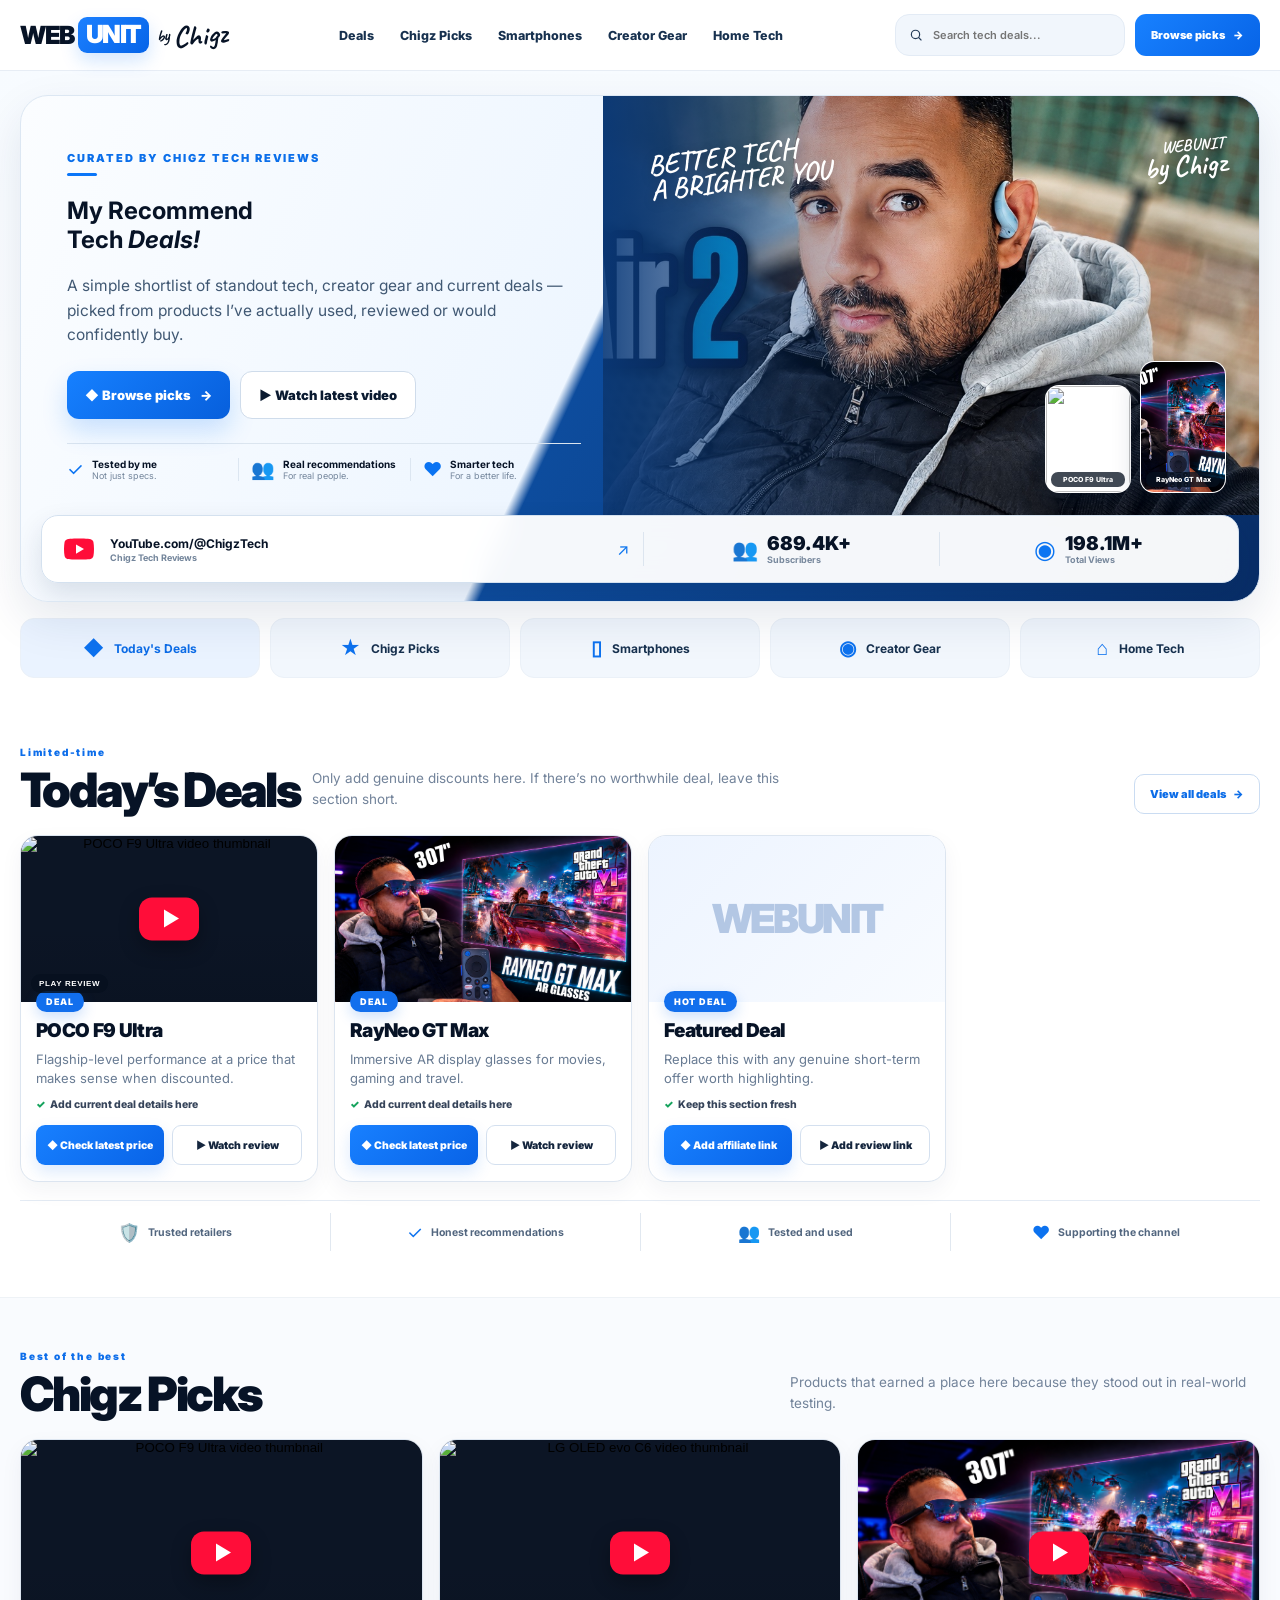
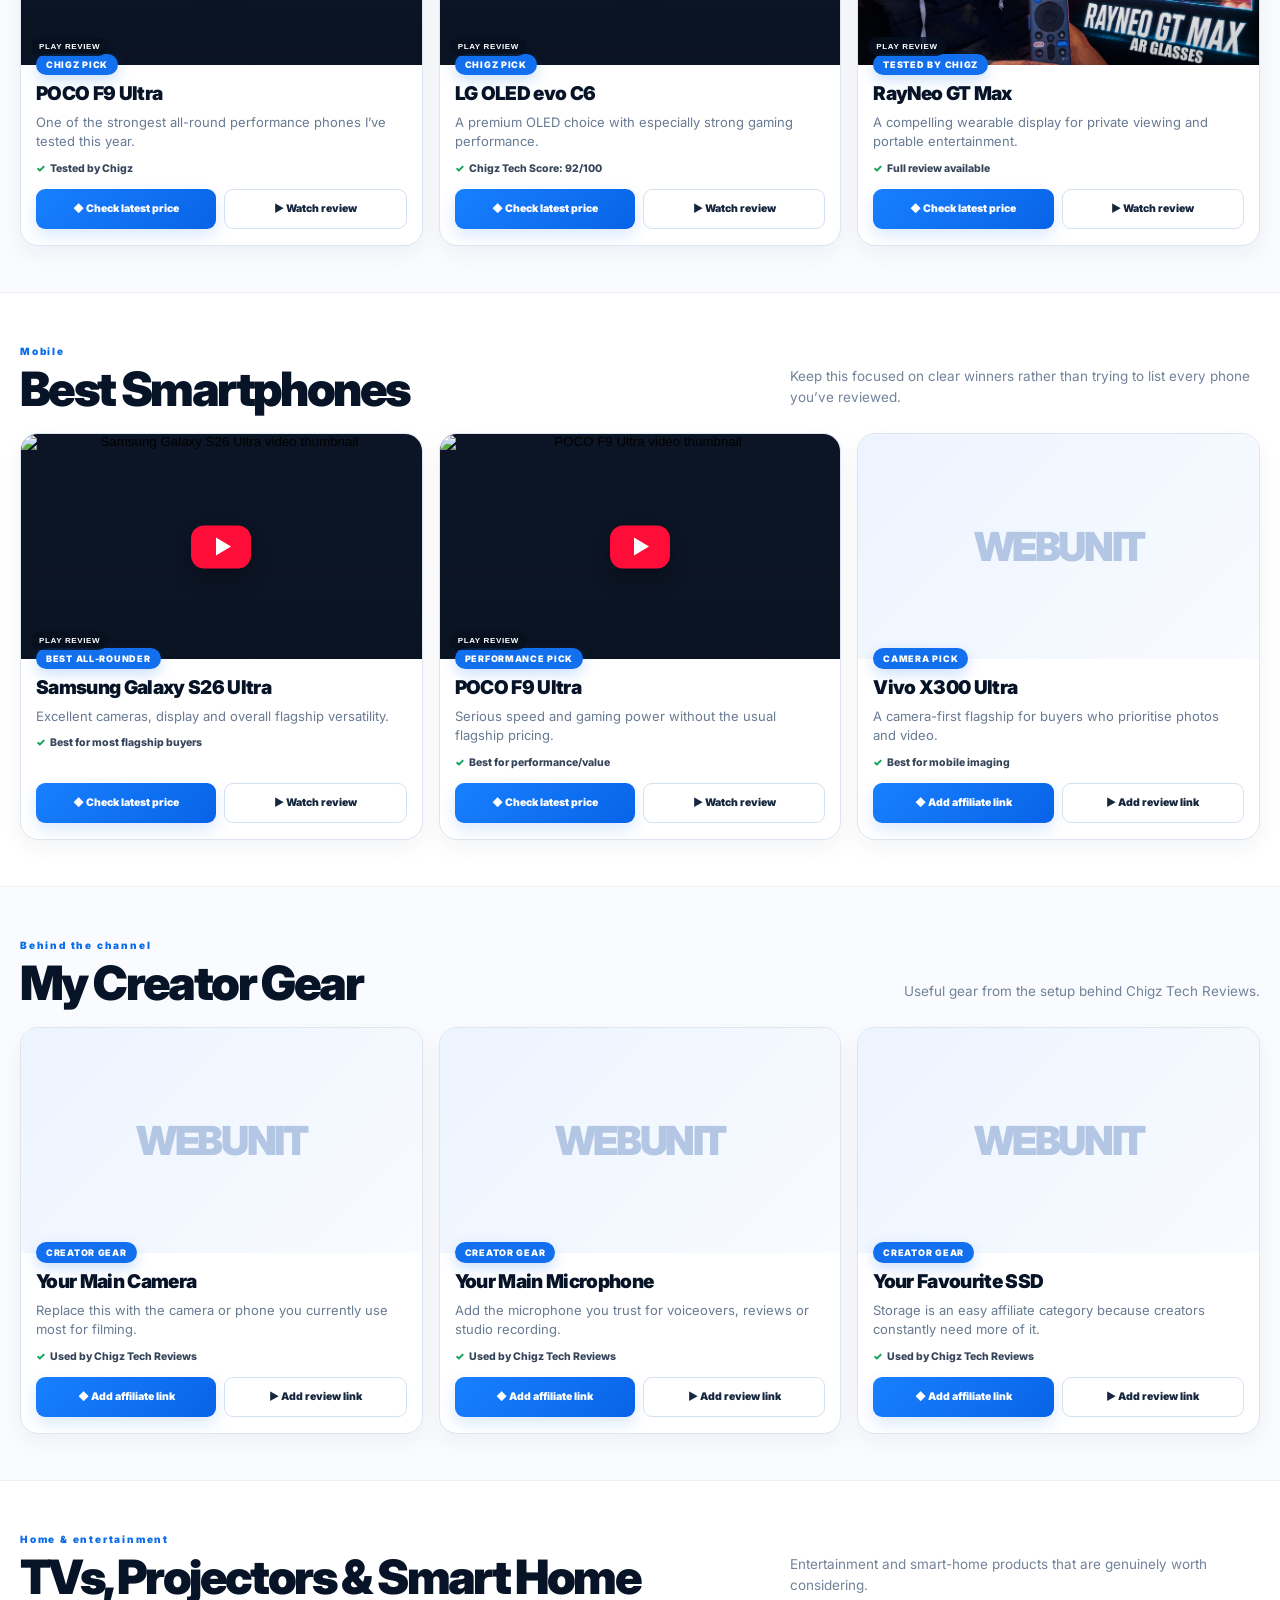
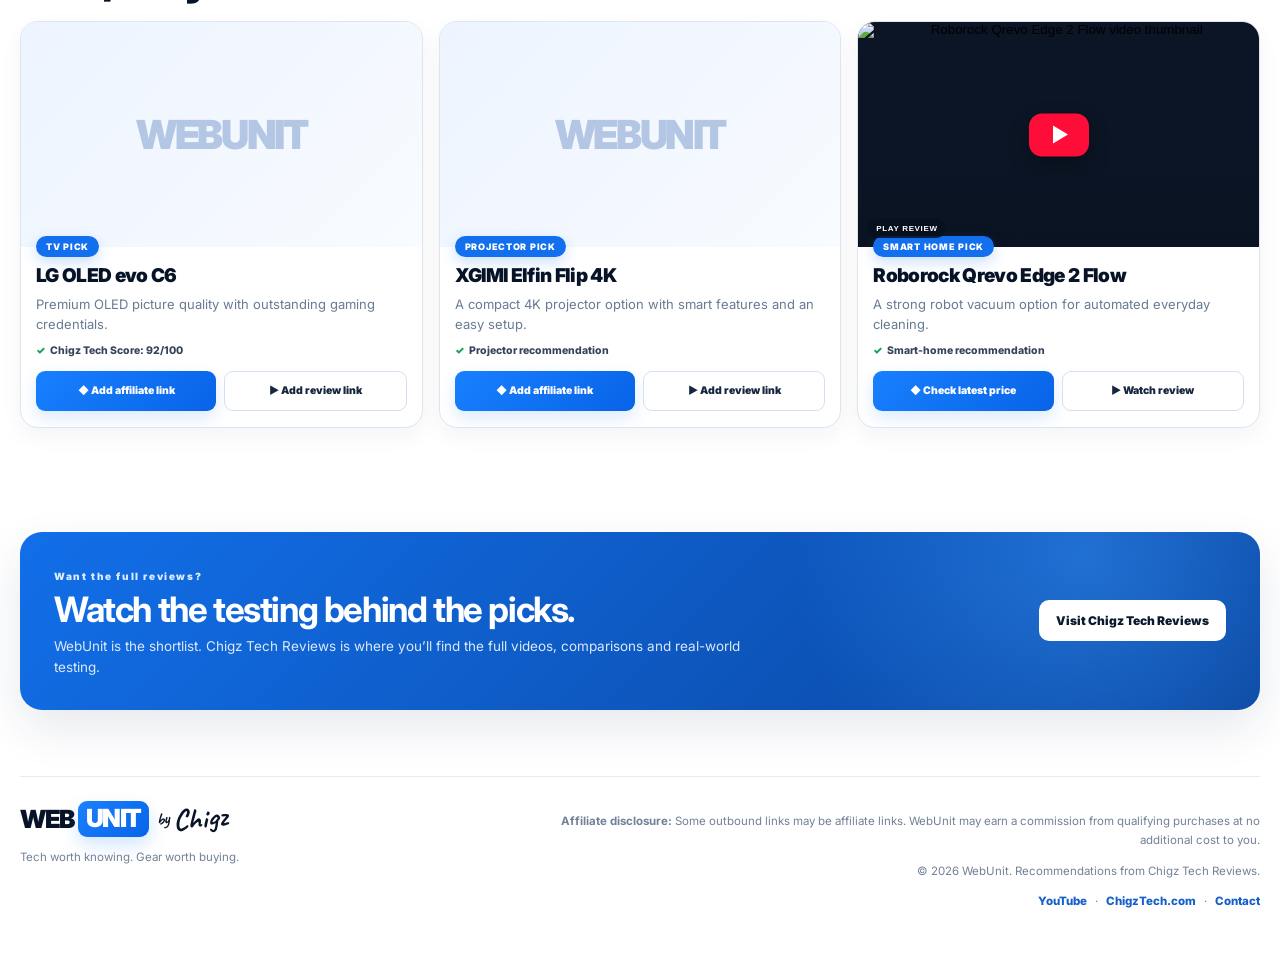
==== commit b6953862: "Add files via upload" ====
--- a/index.html
+++ b/index.html
@@ -9,13 +9,13 @@
   <link rel="preconnect" href="https://fonts.googleapis.com">
   <link rel="preconnect" href="https://fonts.gstatic.com" crossorigin>
   <link href="https://fonts.googleapis.com/css2?family=Caveat:wght@600;700&family=Inter:wght@400;500;600;700;800;900&display=swap" rel="stylesheet">
-  <link rel="stylesheet" href="style.css?v=20260905-exactproposed1">
+  <link rel="stylesheet" href="style.css?v=20260905-premiumcard1">
 </head>
 <body>
 
 <header class="site-header">
   <div class="wrap nav">
-    <a class="brand" href="#top" aria-label="WebUnit by Chigz home">
+    <a class="brand" href="#top" aria-label="WebUnit by Chigz">
       <span class="brand-web">WEB</span><span class="brand-unit">UNIT</span>
       <span class="brand-by">by</span><span class="brand-chigz">Chigz</span>
     </a>
@@ -29,11 +29,11 @@
     </nav>
 
     <div class="nav-actions">
-      <label class="search-box" aria-label="Search">
+      <label class="search-box" aria-label="Search products">
         <svg viewBox="0 0 24 24" aria-hidden="true"><path d="m21 21-4.35-4.35m1.35-5.65A7 7 0 1 1 4 11a7 7 0 0 1 14 0Z"/></svg>
-        <input id="product-search" type="search" placeholder="Search for tech deals, products..." autocomplete="off">
+        <input id="product-search" type="search" placeholder="Search tech deals..." autocomplete="off">
       </label>
-      <a class="nav-cta" href="#picks"><span>◆</span> Browse picks</a>
+      <a class="nav-cta" href="#picks">Browse picks <span>→</span></a>
       <button class="menu-btn" id="menu-btn" type="button" aria-label="Open menu" aria-expanded="false">☰</button>
     </div>
   </div>
@@ -49,74 +49,72 @@
 
 <main id="top">
 
-  <section class="hero">
-    <div class="wrap hero-grid">
-
-      <div class="hero-copy">
-        <span class="hero-kicker" id="hero-eyebrow">REAL TECH. REAL TESTS. REAL OPINIONS.</span>
-
-        <h1>
-          <span id="hero-headline-1">Tech I’ve tested.</span><br>
-          <span id="hero-headline-2">Deals I’d actually <em>recommend.</em></span>
-        </h1>
-
-        <p id="hero-copy">Curated tech deals and recommendations from Chigz. Real reviews. Real-world use. No hype, just honest advice.</p>
-
-        <div class="hero-buttons">
-          <a class="btn btn-primary" href="#picks"><span>◆</span> Browse picks <b>→</b></a>
-          <a class="btn btn-secondary" id="hero-video-link" href="https://www.youtube.com/@ChigzTech" target="_blank" rel="noopener"><span>▶</span> Watch latest video</a>
-        </div>
-
-        <div class="hero-proof">
-          <div><span>✓</span><b>Tested by me.</b><small>Not just specs.</small></div>
-          <div><span>👥</span><b>Real recommendations</b><small>For real people.</small></div>
-          <div><span>♥</span><b>Smarter tech</b><small>For a better life.</small></div>
-        </div>
-      </div>
-
-      <div class="hero-visual">
-        <div class="hero-backdrop"></div>
-        <div class="portrait-wrap">
-          <img src="images/chigz-portrait.jpg" alt="Chigz from Chigz Tech Reviews">
-        </div>
-
-        <div class="scribble scribble-left">BETTER<br>TECH<br>A BRIGHTER<br>YOU</div>
-        <div class="scribble scribble-right">WEBUNIT<br><span>by Chigz</span></div>
-
-        <div class="hero-products" id="hero-products" aria-hidden="true"></div>
-      </div>
-
-    </div>
-
-    <div class="wrap hero-bottom">
-      <div class="stats-panel">
-        <a class="channel-stat" id="chigz-channel-link" href="http://Youtube.com/@ChigzTech" target="_blank" rel="noopener">
-          <svg viewBox="0 0 24 24" aria-hidden="true">
-            <path d="M23.5 6.2a3 3 0 0 0-2.1-2.1C19.5 3.6 12 3.6 12 3.6s-7.5 0-9.4.5A3 3 0 0 0 .5 6.2 31 31 0 0 0 0 12a31 31 0 0 0 .5 5.8 3 3 0 0 0 2.1 2.1c1.9.5 9.4.5 9.4.5s7.5 0 9.4-.5a3 3 0 0 0 2.1-2.1A31 31 0 0 0 24 12a31 31 0 0 0-.5-5.8ZM9.6 15.7V8.3L16 12l-6.4 3.7Z"/>
-          </svg>
-          <strong id="channel-display-label">YouTube.com/@ChigzTech</strong>
-          <span>↗</span>
-        </a>
-
-        <span class="stats-divider"></span>
-
-        <a class="stat" id="youtube-subs-link" href="https://www.youtube.com/@ChigzTech" target="_blank" rel="noopener">
-          <span class="stat-icon">👥</span>
-          <span><strong id="subscriber-count">650K+</strong><small>Subscribers</small></span>
-        </a>
-
-        <span class="stats-divider"></span>
-
-        <a class="stat" id="youtube-views-link" href="https://www.youtube.com/@ChigzTech" target="_blank" rel="noopener">
-          <span class="stat-icon eye">◉</span>
-          <span><strong id="total-view-count">185M+</strong><small>Total Views</small></span>
-        </a>
+  <section class="hero-section">
+    <div class="wrap">
+      <div class="hero-card">
+
+        <div class="hero-copy">
+          <span class="hero-kicker" id="hero-eyebrow">REAL TECH. REAL TESTS. REAL OPINIONS.</span>
+
+          <h1>
+            <span id="hero-headline-1">Tech I’ve tested.</span><br>
+            <span id="hero-headline-2">Deals I’d actually <em>recommend.</em></span>
+          </h1>
+
+          <p id="hero-copy">Curated tech deals and recommendations from Chigz. Real reviews. Real-world use. No hype, just honest advice.</p>
+
+          <div class="hero-buttons">
+            <a class="btn primary" href="#picks">◆ Browse picks <span>→</span></a>
+            <a class="btn secondary" id="hero-video-link" href="https://www.youtube.com/@ChigzTech" target="_blank" rel="noopener">▶ Watch latest video</a>
+          </div>
+
+          <div class="hero-proof">
+            <div><span>✓</span><b>Tested by me</b><small>Not just specs.</small></div>
+            <div><span>👥</span><b>Real recommendations</b><small>For real people.</small></div>
+            <div><span>♥</span><b>Smarter tech</b><small>For a better life.</small></div>
+          </div>
+        </div>
+
+        <div class="hero-visual">
+          <img class="hero-photo" src="images/chigz-hero-photo.jpg" alt="Chigz from Chigz Tech Reviews">
+          <div class="visual-fade"></div>
+
+          <div class="visual-note top-note">BETTER TECH<br>A BRIGHTER YOU</div>
+          <div class="visual-note signature-note">WEBUNIT<br><span>by Chigz</span></div>
+
+          <div class="hero-products" id="hero-products" aria-hidden="true"></div>
+        </div>
+
+        <div class="hero-stats">
+          <a class="channel-stat" id="chigz-channel-link" href="https://YouTube.com/@ChigzTech" target="_blank" rel="noopener">
+            <svg viewBox="0 0 24 24" aria-hidden="true">
+              <path d="M23.5 6.2a3 3 0 0 0-2.1-2.1C19.5 3.6 12 3.6 12 3.6s-7.5 0-9.4.5A3 3 0 0 0 .5 6.2 31 31 0 0 0 0 12a31 31 0 0 0 .5 5.8 3 3 0 0 0 2.1 2.1c1.9.5 9.4.5 9.4.5s7.5 0 9.4-.5a3 3 0 0 0 2.1-2.1A31 31 0 0 0 24 12a31 31 0 0 0-.5-5.8ZM9.6 15.7V8.3L16 12l-6.4 3.7Z"/>
+            </svg>
+            <span><b id="channel-display-label">YouTube.com/@ChigzTech</b><small>Chigz Tech Reviews</small></span>
+            <i>↗</i>
+          </a>
+
+          <span class="stats-divider"></span>
+
+          <a class="stat" id="youtube-subs-link" href="https://www.youtube.com/@ChigzTech" target="_blank" rel="noopener">
+            <span class="stat-icon">👥</span>
+            <span><b id="subscriber-count">650K+</b><small>Subscribers</small></span>
+          </a>
+
+          <span class="stats-divider"></span>
+
+          <a class="stat" id="youtube-views-link" href="https://www.youtube.com/@ChigzTech" target="_blank" rel="noopener">
+            <span class="stat-icon eye">◉</span>
+            <span><b id="total-view-count">185M+</b><small>Total Views</small></span>
+          </a>
+        </div>
+
       </div>
     </div>
   </section>
 
   <section class="category-strip">
-    <div class="wrap category-row">
+    <div class="wrap categories">
       <a class="category active" href="#deals"><span>◆</span><b>Today's Deals</b></a>
       <a class="category" href="#picks"><span>★</span><b>Chigz Picks</b></a>
       <a class="category" href="#phones"><span>▯</span><b>Smartphones</b></a>
@@ -211,7 +209,6 @@
       </a>
       <p id="footer-tagline">Tech worth knowing. Gear worth buying.</p>
     </div>
-
     <div class="footer-copy">
       <p><strong>Affiliate disclosure:</strong> <span id="affiliate-disclosure">Some outbound links may be affiliate links. WebUnit may earn a commission from qualifying purchases at no additional cost to you.</span></p>
       <p>© <span id="year"></span> WebUnit. <span id="footer-credit">Recommendations from Chigz Tech Reviews.</span></p>
@@ -220,6 +217,6 @@
   </div>
 </footer>
 
-<script src="app.js?v=20260905-exactproposed1"></script>
+<script src="app.js?v=20260905-premiumcard1"></script>
 </body>
 </html>
--- a/style.css
+++ b/style.css
@@ -2,11 +2,11 @@
   --ink:#071326;
   --muted:#61758e;
   --blue:#0b76f8;
-  --blue2:#005ddc;
+  --blue2:#005fdc;
   --line:#dce6f2;
   --soft:#f2f7fc;
   --alt:#f8fbff;
-  --shadow:0 16px 42px rgba(10,44,89,.09);
+  --shadow:0 18px 46px rgba(8,41,84,.10);
 }
 *{box-sizing:border-box}
 html{scroll-behavior:smooth}
@@ -24,8 +24,9 @@
 .brand-chigz{margin-left:3px;font-family:Caveat,cursive;font-size:29px;font-weight:700;line-height:1;transform:rotate(-5deg)}
 .nav-links{display:flex;justify-content:center;gap:26px}
 .nav-links a{text-decoration:none;font-size:12.5px;font-weight:800;color:#17314f}
+.nav-links a:hover{color:var(--blue)}
 .nav-actions{display:flex;align-items:center;gap:10px}
-.search-box{width:245px;height:42px;display:flex;align-items:center;gap:8px;padding:0 13px;border:1px solid #e3ebf5;border-radius:14px;background:#f1f6fc}
+.search-box{width:230px;height:42px;display:flex;align-items:center;gap:8px;padding:0 13px;border:1px solid #e3ebf5;border-radius:14px;background:#f1f6fc}
 .search-box svg{width:16px;height:16px;fill:none;stroke:#243b58;stroke-width:2}
 .search-box input{width:100%;border:0;outline:0;background:transparent;font:600 11px Inter;color:#203753}
 .nav-cta{height:42px;padding:0 16px;display:inline-flex;align-items:center;gap:8px;border-radius:11px;background:linear-gradient(135deg,#1881ff,#0764e7);color:#fff;text-decoration:none;font-size:11px;font-weight:900}
@@ -33,71 +34,104 @@
 .mobile-menu{display:none}
 
 /* HERO */
-.hero{position:relative;overflow:hidden;padding:38px 0 0;background:linear-gradient(135deg,#f8fbff 0%,#edf6ff 48%,#dcebff 100%)}
-.hero-grid{display:grid;grid-template-columns:1.02fr .98fr;gap:34px;align-items:center}
-.hero-copy{padding:15px 0 55px}
+.hero-section{padding:24px 0 0;background:linear-gradient(180deg,#f7fbff 0%,#fff 100%)}
+.hero-card{
+  position:relative;
+  min-height:440px;
+  display:grid;
+  grid-template-columns:47% 53%;
+  grid-template-rows:1fr auto;
+  overflow:hidden;
+  border:1px solid #dce7f3;
+  border-radius:28px;
+  background:linear-gradient(115deg,#fbfdff 0%,#eef6ff 46%,#0d4c9d 47%,#082d66 100%);
+  box-shadow:var(--shadow);
+}
+.hero-copy{
+  position:relative;
+  z-index:4;
+  padding:50px 22px 34px 46px;
+  align-self:center;
+}
 .hero-kicker{display:inline-block;color:#0b6fea;font-size:11px;font-weight:900;letter-spacing:.18em;text-transform:uppercase}
-.hero-kicker::after{content:"";display:block;width:29px;height:3px;border-radius:3px;background:var(--blue);margin-top:8px}
-.hero h1{margin:14px 0 0;font-size:clamp(45px,4.8vw,66px);line-height:.92;letter-spacing:-.062em;font-weight:900}
-.hero h1 em{font-style:normal;color:#0a63d8}
-.hero-copy>p{max-width:590px;margin:18px 0 0;color:#405873;font-size:16px;line-height:1.58}
-.hero-buttons{display:flex;gap:10px;flex-wrap:wrap;margin-top:24px}
+.hero-kicker::after{content:"";display:block;width:30px;height:3px;border-radius:3px;background:var(--blue);margin-top:8px}
+.hero h1{margin:14px 0 0;font-size:clamp(44px,4.6vw,64px);line-height:.92;letter-spacing:-.062em;font-weight:900}
+.hero h1 em{font-style:normal;color:#075fd4}
+.hero-copy>p{max-width:560px;margin:18px 0 0;color:#405873;font-size:15.5px;line-height:1.6}
+.hero-buttons{display:flex;gap:10px;flex-wrap:wrap;margin-top:23px}
 .btn{min-height:48px;padding:0 18px;display:inline-flex;align-items:center;justify-content:center;gap:9px;border-radius:12px;text-decoration:none;font-size:13px;font-weight:900}
-.btn-primary{background:linear-gradient(135deg,#1680ff,#075fdc);color:#fff;box-shadow:0 12px 26px rgba(11,118,248,.2)}
-.btn-secondary{background:#fff;border:1px solid #cfdceb;color:#0a1a30}
-.hero-proof{display:grid;grid-template-columns:repeat(3,1fr);gap:0;margin-top:23px;padding:13px 0;border-top:1px solid rgba(140,166,199,.3)}
-.hero-proof>div{display:grid;grid-template-columns:auto 1fr;grid-template-rows:auto auto;column-gap:8px;padding:0 13px}
+.btn.primary{background:linear-gradient(135deg,#1680ff,#075fdc);color:#fff;box-shadow:0 12px 26px rgba(11,118,248,.2)}
+.btn.secondary{background:#fff;border:1px solid #cfdceb;color:#0a1a30}
+.hero-proof{display:grid;grid-template-columns:repeat(3,1fr);gap:0;margin-top:24px;padding-top:14px;border-top:1px solid #dbe5ef}
+.hero-proof>div{display:grid;grid-template-columns:auto 1fr;grid-template-rows:auto auto;column-gap:8px;padding:0 12px}
+.hero-proof>div:first-child{padding-left:0}
 .hero-proof>div+div{border-left:1px solid #dce6f1}
 .hero-proof span{grid-row:1/3;color:#0a73f2;font-size:19px}
 .hero-proof b{font-size:10px}
 .hero-proof small{font-size:9px;color:#74869c}
 
-.hero-visual{position:relative;min-height:390px}
-.hero-backdrop{position:absolute;inset:12% 0 0 8%;border-radius:36px 36px 0 0;background:linear-gradient(135deg,#126edb,#0b2d64 64%,#09214b);box-shadow:0 26px 62px rgba(3,37,84,.18)}
-.portrait-wrap{position:absolute;left:50%;bottom:0;transform:translateX(-50%);width:44%;height:92%;border-radius:28px 28px 0 0;overflow:hidden;box-shadow:0 22px 46px rgba(4,33,73,.2)}
-.portrait-wrap img{width:100%;height:100%;object-fit:cover;object-position:center top;display:block}
-.scribble{position:absolute;z-index:4;font-family:Caveat,cursive;color:#fff;font-weight:700;line-height:.9;text-shadow:0 3px 12px rgba(0,0,0,.22)}
-.scribble-left{left:12%;top:42px;font-size:27px;transform:rotate(-7deg)}
-.scribble-right{right:4%;top:43px;font-size:17px;line-height:1.05;text-align:right;transform:rotate(-5deg)}
-.scribble-right span{font-size:30px}
-
-.hero-products{position:absolute;z-index:5;right:4%;bottom:15px;display:flex;align-items:flex-end;gap:8px}
-.hero-mini{position:relative;width:76px;height:100px;border-radius:14px;overflow:hidden;background:#fff;border:1px solid rgba(255,255,255,.7);box-shadow:0 12px 28px rgba(3,29,67,.22)}
-.hero-mini:nth-child(2){height:124px}
-.hero-mini:nth-child(3){height:88px}
+.hero-visual{position:relative;z-index:2;overflow:hidden}
+.hero-photo{position:absolute;inset:0;width:100%;height:100%;object-fit:cover;object-position:68% center;display:block}
+.visual-fade{position:absolute;inset:0;background:linear-gradient(90deg,rgba(10,58,122,.92) 0%,rgba(10,58,122,.34) 28%,rgba(5,27,61,.04) 58%,rgba(5,27,61,.18) 100%)}
+.visual-note{position:absolute;z-index:5;font-family:Caveat,cursive;color:#fff;font-weight:700;line-height:.9;text-shadow:0 3px 12px rgba(0,0,0,.25)}
+.top-note{left:7%;top:46px;font-size:28px;transform:rotate(-7deg)}
+.signature-note{right:5%;top:42px;font-size:17px;text-align:right;transform:rotate(-5deg)}
+.signature-note span{font-size:29px}
+
+.hero-products{position:absolute;z-index:6;right:5%;bottom:22px;display:flex;align-items:flex-end;gap:9px}
+.hero-mini{position:relative;width:86px;height:108px;border-radius:14px;overflow:hidden;background:#fff;border:1px solid rgba(255,255,255,.75);box-shadow:0 12px 28px rgba(3,29,67,.24)}
+.hero-mini:nth-child(2){height:132px}
+.hero-mini:nth-child(3){height:96px}
 .hero-mini img{width:100%;height:100%;object-fit:cover;display:block}
-.hero-mini span{position:absolute;left:5px;right:5px;bottom:5px;padding:4px 5px;border-radius:7px;background:rgba(6,17,31,.74);color:#fff;font-size:7px;line-height:1.1;text-align:center;font-weight:800}
-
-.hero-bottom{position:relative;height:0}
-.stats-panel{position:absolute;left:50%;bottom:-28px;transform:translateX(-50%);width:min(640px,calc(100% - 40px));min-height:58px;padding:10px 15px;display:flex;align-items:center;gap:14px;background:#fff;border:1px solid #d2deec;border-radius:16px;box-shadow:0 16px 34px rgba(5,37,82,.14)}
+.hero-mini span{position:absolute;left:5px;right:5px;bottom:5px;padding:4px 5px;border-radius:7px;background:rgba(6,17,31,.76);color:#fff;font-size:7px;line-height:1.1;text-align:center;font-weight:800}
+
+.hero-stats{
+  grid-column:1/-1;
+  position:relative;
+  z-index:8;
+  display:grid;
+  grid-template-columns:1.6fr auto .75fr auto .75fr;
+  align-items:center;
+  gap:14px;
+  min-height:68px;
+  margin:0 20px 18px;
+  padding:10px 16px;
+  background:rgba(255,255,255,.96);
+  border:1px solid #d4e1ef;
+  border-radius:17px;
+  box-shadow:0 12px 28px rgba(4,35,78,.12);
+  backdrop-filter:blur(12px);
+}
 .channel-stat,.stat{display:flex;align-items:center;text-decoration:none;min-width:0}
-.channel-stat{gap:8px;flex:1.35}
-.channel-stat svg{width:40px;height:28px;fill:#ff0d39;flex:0 0 auto}
-.channel-stat strong{font-size:11px;white-space:nowrap;overflow:hidden;text-overflow:ellipsis}
-.channel-stat>span{color:#0b77ef;font-size:11px}
-.stats-divider{width:1px;height:31px;background:#dce5ef}
-.stat{gap:8px;flex:.72}
-.stat-icon{font-size:20px;color:#0b75f2}
-.stat-icon.eye{font-size:24px}
+.channel-stat{gap:10px}
+.channel-stat svg{width:42px;height:30px;fill:#ff0d39;flex:0 0 auto}
+.channel-stat>span:nth-child(2){display:flex;flex-direction:column;gap:1px;min-width:0}
+.channel-stat b{font-size:12px;white-space:nowrap;overflow:hidden;text-overflow:ellipsis}
+.channel-stat small{font-size:9px;color:#72849a;font-weight:700}
+.channel-stat i{margin-left:auto;color:#0b75ee;font-style:normal}
+.stats-divider{width:1px;height:34px;background:#dce5ef}
+.stat{gap:9px;justify-content:center}
+.stat-icon{font-size:21px;color:#0b75f2}
+.stat-icon.eye{font-size:25px}
 .stat>span:last-child{display:flex;flex-direction:column;gap:1px}
-.stat strong{font-size:18px;line-height:1;font-weight:900}
+.stat b{font-size:19px;line-height:1;font-weight:900}
 .stat small{font-size:9px;color:#77889c;font-weight:700}
 
-/* CATEGORY */
-.category-strip{padding:47px 0 14px;background:#fff;border-bottom:1px solid #e9eff6}
-.category-row{display:grid;grid-template-columns:repeat(5,1fr);gap:10px}
-.category{min-height:58px;padding:10px;display:flex;align-items:center;justify-content:center;gap:10px;border-radius:14px;background:#f2f7fd;border:1px solid #ebf1f8;text-decoration:none;color:#17314f;font-size:12px;font-weight:800}
+/* CATEGORIES */
+.category-strip{padding:16px 0;background:#fff}
+.categories{display:grid;grid-template-columns:repeat(5,1fr);gap:10px}
+.category{min-height:60px;padding:10px;display:flex;align-items:center;justify-content:center;gap:10px;border-radius:14px;background:#f2f7fd;border:1px solid #ebf1f8;text-decoration:none;color:#17314f;font-size:12px;font-weight:800}
 .category span{font-size:20px;color:#0d72ef}
 .category.active{background:#eaf3ff;color:#0c6ce7}
 
 /* SECTIONS */
-.section{padding:48px 0}
+.section{padding:46px 0}
 .alt{background:#f9fbfe;border-top:1px solid #eef2f6;border-bottom:1px solid #eef2f6}
-.section-head{display:flex;align-items:flex-end;justify-content:space-between;gap:30px;margin-bottom:22px}
+.section-head{display:flex;align-items:flex-end;justify-content:space-between;gap:28px;margin-bottom:21px}
 .section-kicker{font-size:10px;font-weight:900;letter-spacing:.18em;color:#0c6dea}
 .section-title-line{display:flex;align-items:flex-end;gap:13px}
 .section-head h2,.section-title-line h2{margin:7px 0 0;font-size:clamp(36px,3.7vw,50px);line-height:.98;letter-spacing:-.055em;font-weight:900}
-.section-head>p,.section-title-line p{max-width:480px;margin:0 0 4px;color:#72839a;font-size:13px;line-height:1.55}
+.section-head>p,.section-title-line p{max-width:470px;margin:0 0 4px;color:#72839a;font-size:13.5px;line-height:1.55}
 .view-all{min-height:40px;padding:0 15px;display:inline-flex;align-items:center;gap:7px;border:1px solid #cadcf2;border-radius:10px;color:#0c6de8;text-decoration:none;font-size:11px;font-weight:900}
 
 /* PRODUCTS */
@@ -132,16 +166,16 @@
 
 /* TRUST */
 .trust-strip{margin-top:18px;padding-top:12px;display:grid;grid-template-columns:repeat(4,1fr);border-top:1px solid #e4ebf4}
-.trust-strip>div{min-height:38px;padding:0 12px;display:flex;align-items:center;justify-content:center;gap:8px;color:#52667f;font-size:10px;text-align:center}
+.trust-strip>div{min-height:38px;padding:0 12px;display:flex;align-items:center;justify-content:center;gap:8px;color:#52667f;font-size:10.5px;text-align:center}
 .trust-strip>div+div{border-left:1px solid #e1e8f0}
 .trust-strip span{font-size:18px;color:#0c72ef}
 
 /* CTA / FOOTER */
-.cta{padding:60px 0}
+.cta{padding:58px 0}
 .cta-card{display:flex;align-items:center;justify-content:space-between;gap:30px;padding:32px 34px;border-radius:22px;background:radial-gradient(circle at 86% 15%,rgba(58,154,255,.44),transparent 27%),linear-gradient(135deg,#126fe9,#0a459e);color:#fff;box-shadow:var(--shadow)}
 .cta-card>div>span{font-size:10px;font-weight:900;letter-spacing:.16em;color:#dcecff}
 .cta-card h2{margin:8px 0 9px;font-size:35px;line-height:1;letter-spacing:-.04em}
-.cta-card p{max-width:700px;margin:0;color:#dce9f9;font-size:13px;line-height:1.55}
+.cta-card p{max-width:700px;margin:0;color:#dce9f9;font-size:13.5px;line-height:1.55}
 .cta-card>a{flex:0 0 auto;padding:13px 17px;border-radius:10px;background:#fff;color:#0b1a2e;text-decoration:none;font-size:12px;font-weight:900}
 footer{padding:8px 0 44px}
 .footer-grid{display:grid;grid-template-columns:1fr 1.6fr;gap:32px;padding-top:24px;border-top:1px solid #e5ebf2}
@@ -152,8 +186,6 @@
 
 /* SEARCH */
 .product-card.search-hidden{display:none!important}
-.search-empty{display:none;padding:18px;margin-top:13px;border-radius:13px;background:#f7f9fc;color:#728197;font-size:12px}
-.search-empty.visible{display:block}
 
 /* RESPONSIVE */
 @media(max-width:1080px){
@@ -175,41 +207,55 @@
   .mobile-menu.open{display:grid;padding:10px 14px 14px;background:#fff;border-top:1px solid #edf2f8}
   .mobile-menu a{padding:11px 4px;text-decoration:none;font-size:14px;font-weight:800;color:#17314f;border-bottom:1px solid #f0f3f7}
 
-  .hero{padding-top:0}
-  .hero-grid{display:flex;flex-direction:column;gap:0}
-  .hero-copy{width:100%;padding:32px 0 24px;order:1}
+  .hero-section{padding-top:14px}
+  .hero-card{
+    min-height:0;
+    display:flex;
+    flex-direction:column;
+    border-radius:22px;
+    background:#f6faff;
+  }
+  .hero-copy{order:1;padding:28px 22px 22px}
   .hero-kicker{font-size:10.5px;line-height:1.45}
-  .hero h1{font-size:41px;line-height:.95}
-  .hero h1 em{color:#0757c7}
+  .hero h1{font-size:40px;line-height:.95}
+  .hero h1 em{color:#0756c7}
   .hero-copy>p{font-size:15.5px;line-height:1.6}
   .hero-buttons{display:grid;grid-template-columns:1fr;gap:9px}
   .btn{width:100%;font-size:14px;min-height:48px}
   .hero-proof{display:none}
 
-  .hero-visual{width:100%;min-height:290px;order:2}
-  .hero-backdrop{inset:8% 0 0;border-radius:26px 26px 0 0}
-  .portrait-wrap{width:58%;height:91%;border-radius:24px 24px 0 0}
-  .scribble-left{left:5%;top:31px;font-size:22px}
-  .scribble-right{right:3%;top:28px;font-size:13px}
-  .scribble-right span{font-size:23px}
+  .hero-visual{order:2;height:285px;min-height:285px;background:#0b3e82}
+  .hero-photo{object-position:67% center}
+  .visual-fade{background:linear-gradient(90deg,rgba(8,59,125,.52),rgba(5,29,67,.05) 56%,rgba(5,29,67,.18))}
+  .top-note{left:5%;top:28px;font-size:22px}
+  .signature-note{right:4%;top:26px;font-size:13px}
+  .signature-note span{font-size:23px}
   .hero-products{display:none}
 
-  .hero-bottom{height:auto;order:3}
-  .stats-panel{position:relative;left:auto;bottom:auto;transform:none;width:100%;margin:14px auto 0;display:grid;grid-template-columns:1fr 1fr;gap:10px 12px;padding:13px 15px;border-radius:17px}
-  .channel-stat{grid-column:1/-1;width:100%;padding-bottom:10px;border-bottom:1px solid #e1e8f1}
-  .channel-stat strong{font-size:13px}
+  .hero-stats{
+    order:3;
+    display:grid;
+    grid-template-columns:1fr 1fr;
+    gap:10px 12px;
+    margin:14px;
+    padding:13px 14px;
+    border-radius:16px;
+  }
+  .channel-stat{grid-column:1/-1;padding-bottom:11px;border-bottom:1px solid #e1e8f1}
+  .channel-stat b{font-size:13px}
+  .channel-stat small{font-size:10px}
   .stats-divider{display:none}
   .stat{justify-content:center}
   .stat+.stat{border-left:1px solid #e1e8f1}
-  .stat strong{font-size:20px}
+  .stat b{font-size:21px}
   .stat small{font-size:10px}
 
-  .category-strip{padding:15px 0}
-  .category-row{grid-template-columns:repeat(5,92px);gap:7px;overflow-x:auto;padding-bottom:2px}
+  .category-strip{padding:14px 0}
+  .categories{grid-template-columns:repeat(5,92px);gap:7px;overflow-x:auto;padding-bottom:3px}
   .category{min-width:92px;min-height:64px;flex-direction:column;gap:4px;font-size:10.5px}
   .category span{font-size:19px}
 
-  .section{padding:44px 0}
+  .section{padding:43px 0}
   .section-head{align-items:flex-start;flex-direction:column;gap:10px}
   .section-title-line{display:block}
   .section-head h2,.section-title-line h2{font-size:40px}
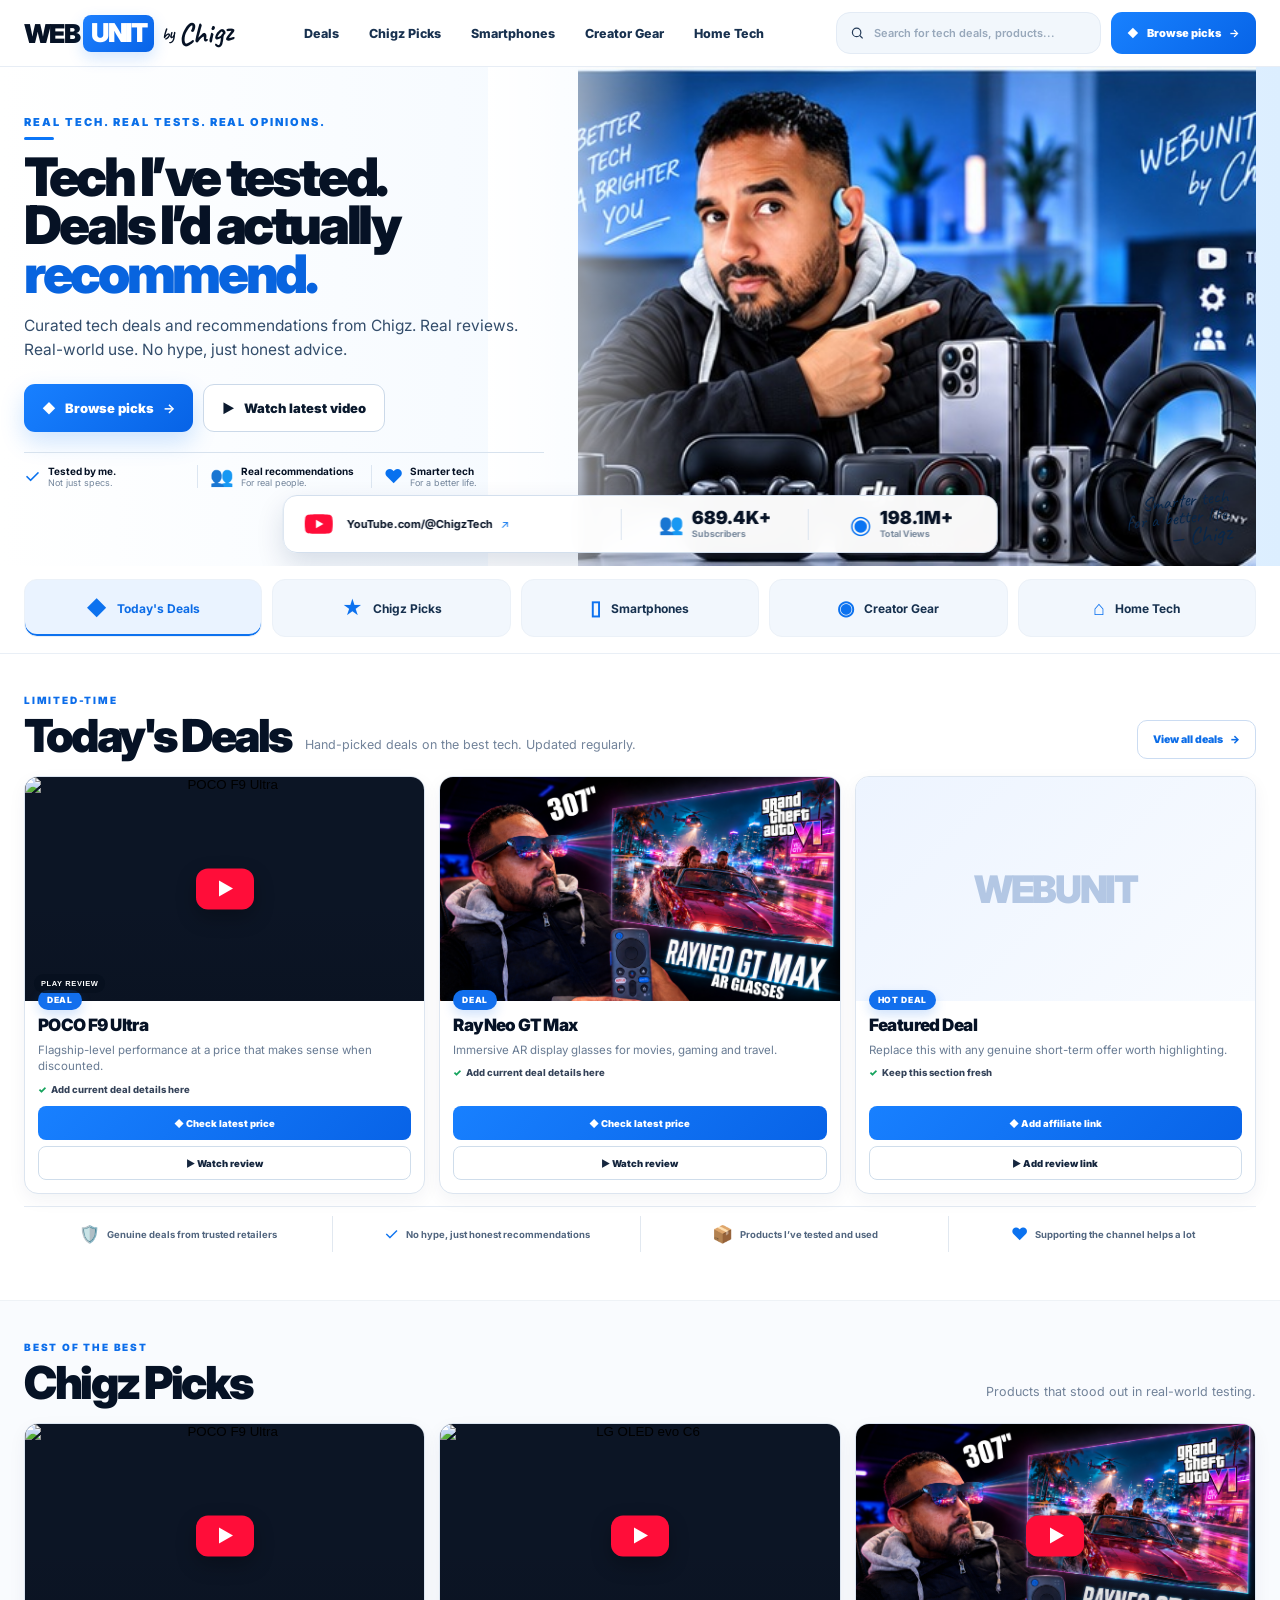
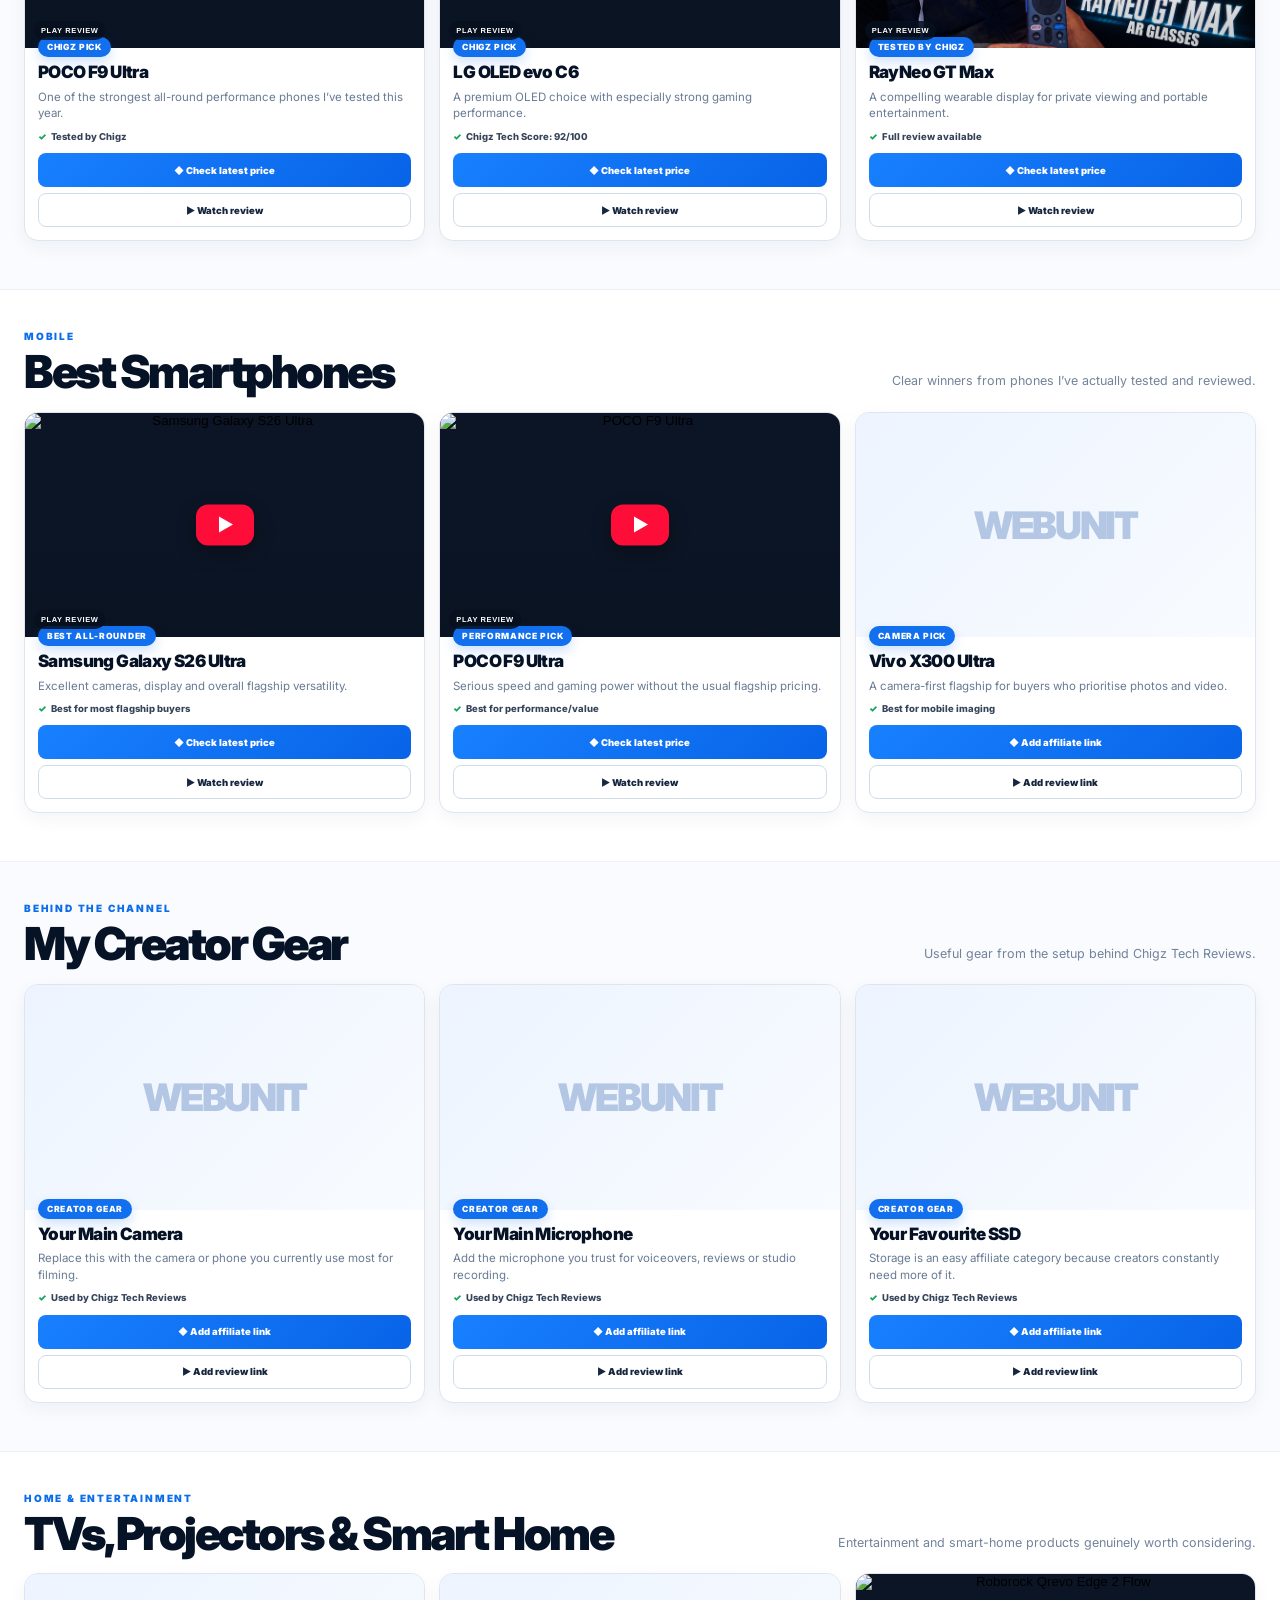
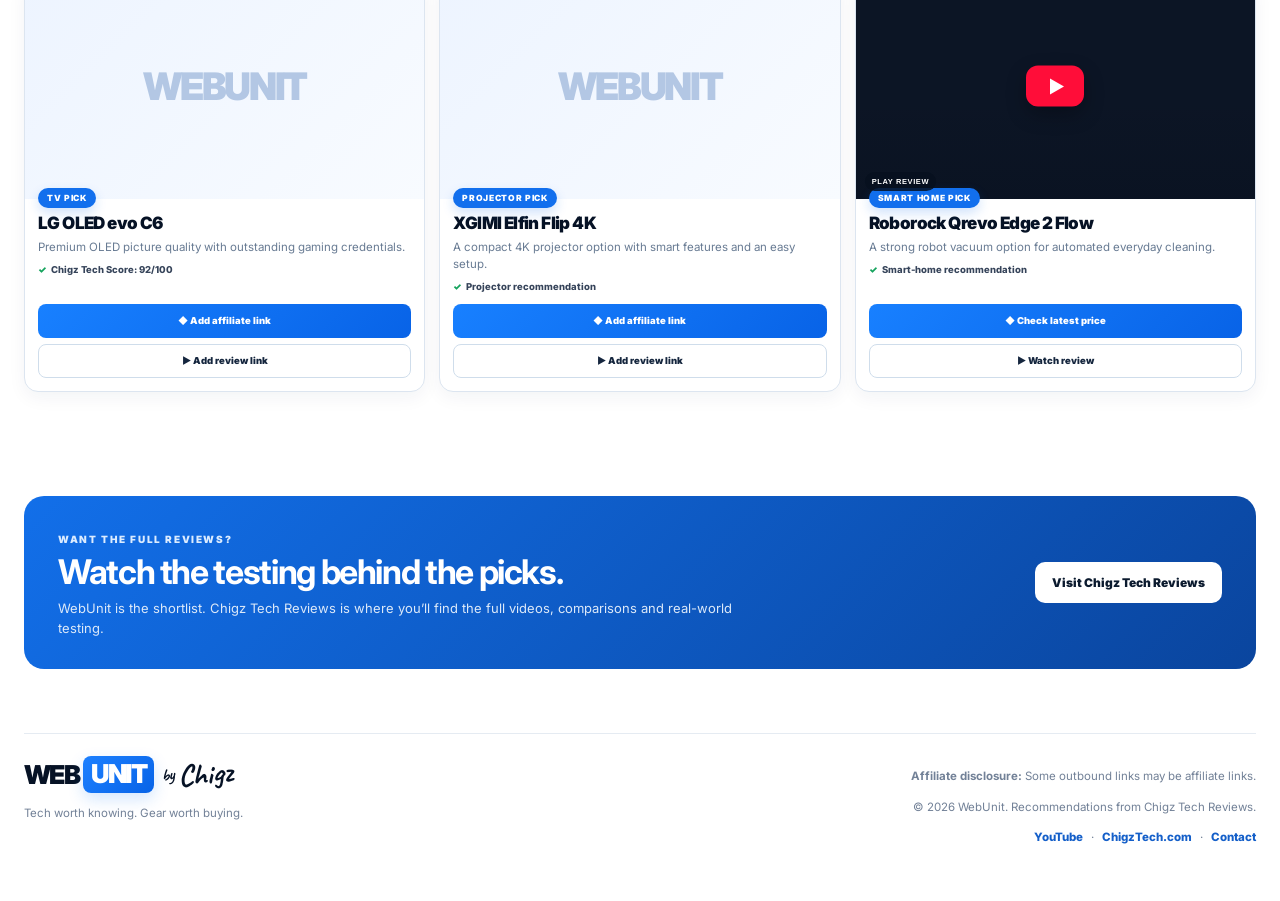
==== commit 5f04ac5a: "Add files via upload" ====
--- a/index.html
+++ b/index.html
@@ -9,7 +9,7 @@
   <link rel="preconnect" href="https://fonts.googleapis.com">
   <link rel="preconnect" href="https://fonts.gstatic.com" crossorigin>
   <link href="https://fonts.googleapis.com/css2?family=Caveat:wght@600;700&family=Inter:wght@400;500;600;700;800;900&display=swap" rel="stylesheet">
-  <link rel="stylesheet" href="style.css?v=20260905-premiumcard1">
+  <link rel="stylesheet" href="style.css?v=20260905-target11">
 </head>
 <body>
 
@@ -31,9 +31,9 @@
     <div class="nav-actions">
       <label class="search-box" aria-label="Search products">
         <svg viewBox="0 0 24 24" aria-hidden="true"><path d="m21 21-4.35-4.35m1.35-5.65A7 7 0 1 1 4 11a7 7 0 0 1 14 0Z"/></svg>
-        <input id="product-search" type="search" placeholder="Search tech deals..." autocomplete="off">
+        <input id="product-search" type="search" placeholder="Search for tech deals, products..." autocomplete="off">
       </label>
-      <a class="nav-cta" href="#picks">Browse picks <span>→</span></a>
+      <a class="nav-cta" href="#picks"><span>◆</span> Browse picks <b>→</b></a>
       <button class="menu-btn" id="menu-btn" type="button" aria-label="Open menu" aria-expanded="false">☰</button>
     </div>
   </div>
@@ -49,154 +49,150 @@
 
 <main id="top">
 
-  <section class="hero-section">
-    <div class="wrap">
-      <div class="hero-card">
-
-        <div class="hero-copy">
-          <span class="hero-kicker" id="hero-eyebrow">REAL TECH. REAL TESTS. REAL OPINIONS.</span>
-
-          <h1>
-            <span id="hero-headline-1">Tech I’ve tested.</span><br>
-            <span id="hero-headline-2">Deals I’d actually <em>recommend.</em></span>
-          </h1>
-
-          <p id="hero-copy">Curated tech deals and recommendations from Chigz. Real reviews. Real-world use. No hype, just honest advice.</p>
-
-          <div class="hero-buttons">
-            <a class="btn primary" href="#picks">◆ Browse picks <span>→</span></a>
-            <a class="btn secondary" id="hero-video-link" href="https://www.youtube.com/@ChigzTech" target="_blank" rel="noopener">▶ Watch latest video</a>
-          </div>
-
-          <div class="hero-proof">
-            <div><span>✓</span><b>Tested by me</b><small>Not just specs.</small></div>
-            <div><span>👥</span><b>Real recommendations</b><small>For real people.</small></div>
-            <div><span>♥</span><b>Smarter tech</b><small>For a better life.</small></div>
-          </div>
+<section class="hero">
+  <div class="wrap hero-shell">
+    <div class="hero-left">
+      <span class="hero-kicker" id="hero-eyebrow">REAL TECH. REAL TESTS. REAL OPINIONS.</span>
+
+      <h1>
+        <span id="hero-headline-1">Tech I’ve tested.</span><br>
+        <span id="hero-headline-2">Deals I’d actually <em>recommend.</em></span>
+      </h1>
+
+      <p id="hero-copy">Curated tech deals and recommendations from Chigz. Real reviews. Real-world use. No hype, just honest advice.</p>
+
+      <div class="hero-actions">
+        <a class="primary-btn" href="#picks"><span>◆</span> Browse picks <b>→</b></a>
+        <a class="secondary-btn" id="hero-video-link" href="https://www.youtube.com/@ChigzTech" target="_blank" rel="noopener"><span>▶</span> Watch latest video</a>
+      </div>
+
+      <div class="hero-proof">
+        <div><span>✓</span><b>Tested by me.</b><small>Not just specs.</small></div>
+        <div><span>👥</span><b>Real recommendations</b><small>For real people.</small></div>
+        <div><span>♥</span><b>Smarter tech</b><small>For a better life.</small></div>
+      </div>
+    </div>
+
+    <div class="hero-right">
+      <img src="images/hero-scene.jpg" alt="Chigz with recommended tech">
+      <div class="hero-note">Smarter tech<br>for a better life.<br><span>— Chigz</span></div>
+    </div>
+
+    <div class="stats-panel">
+      <a class="channel-stat" id="chigz-channel-link" href="https://YouTube.com/@ChigzTech" target="_blank" rel="noopener">
+        <svg viewBox="0 0 24 24" aria-hidden="true">
+          <path d="M23.5 6.2a3 3 0 0 0-2.1-2.1C19.5 3.6 12 3.6 12 3.6s-7.5 0-9.4.5A3 3 0 0 0 .5 6.2 31 31 0 0 0 0 12a31 31 0 0 0 .5 5.8 3 3 0 0 0 2.1 2.1c1.9.5 9.4.5 9.4.5s7.5 0 9.4-.5a3 3 0 0 0 2.1-2.1A31 31 0 0 0 24 12a31 31 0 0 0-.5-5.8ZM9.6 15.7V8.3L16 12l-6.4 3.7Z"/>
+        </svg>
+        <strong id="channel-display-label">YouTube.com/@ChigzTech</strong>
+        <span>↗</span>
+      </a>
+
+      <span class="stat-divider"></span>
+
+      <a class="stat" id="youtube-subs-link" href="https://www.youtube.com/@ChigzTech" target="_blank" rel="noopener">
+        <span class="stat-icon">👥</span>
+        <span><strong id="subscriber-count">689.4K+</strong><small>Subscribers</small></span>
+      </a>
+
+      <span class="stat-divider"></span>
+
+      <a class="stat" id="youtube-views-link" href="https://www.youtube.com/@ChigzTech" target="_blank" rel="noopener">
+        <span class="stat-icon eye">◉</span>
+        <span><strong id="total-view-count">198.1M+</strong><small>Total Views</small></span>
+      </a>
+    </div>
+
+    <div class="mobile-actions">
+      <a class="primary-btn" href="#picks"><span>◆</span> Browse picks <b>→</b></a>
+      <a class="secondary-btn" id="mobile-video-link" href="https://www.youtube.com/@ChigzTech" target="_blank" rel="noopener"><span>▶</span> Watch latest video</a>
+    </div>
+  </div>
+</section>
+
+<section class="category-strip">
+  <div class="wrap category-row">
+    <a class="category active" href="#deals"><span>◆</span><b>Today's Deals</b></a>
+    <a class="category" href="#picks"><span>★</span><b>Chigz Picks</b></a>
+    <a class="category" href="#phones"><span>▯</span><b>Smartphones</b></a>
+    <a class="category" href="#creator"><span>◉</span><b>Creator Gear</b></a>
+    <a class="category" href="#home-tech"><span>⌂</span><b>Home Tech</b></a>
+  </div>
+</section>
+
+<section class="section deals-section" id="deals">
+  <div class="wrap">
+    <div class="section-head">
+      <div>
+        <span class="section-kicker" id="deals-kicker">LIMITED-TIME</span>
+        <div class="section-title-row">
+          <h2 id="deals-title">Today's Deals</h2>
+          <p id="deals-description">Hand-picked deals on the best tech. Updated regularly.</p>
         </div>
-
-        <div class="hero-visual">
-          <img class="hero-photo" src="images/chigz-hero-photo.jpg" alt="Chigz from Chigz Tech Reviews">
-          <div class="visual-fade"></div>
-
-          <div class="visual-note top-note">BETTER TECH<br>A BRIGHTER YOU</div>
-          <div class="visual-note signature-note">WEBUNIT<br><span>by Chigz</span></div>
-
-          <div class="hero-products" id="hero-products" aria-hidden="true"></div>
-        </div>
-
-        <div class="hero-stats">
-          <a class="channel-stat" id="chigz-channel-link" href="https://YouTube.com/@ChigzTech" target="_blank" rel="noopener">
-            <svg viewBox="0 0 24 24" aria-hidden="true">
-              <path d="M23.5 6.2a3 3 0 0 0-2.1-2.1C19.5 3.6 12 3.6 12 3.6s-7.5 0-9.4.5A3 3 0 0 0 .5 6.2 31 31 0 0 0 0 12a31 31 0 0 0 .5 5.8 3 3 0 0 0 2.1 2.1c1.9.5 9.4.5 9.4.5s7.5 0 9.4-.5a3 3 0 0 0 2.1-2.1A31 31 0 0 0 24 12a31 31 0 0 0-.5-5.8ZM9.6 15.7V8.3L16 12l-6.4 3.7Z"/>
-            </svg>
-            <span><b id="channel-display-label">YouTube.com/@ChigzTech</b><small>Chigz Tech Reviews</small></span>
-            <i>↗</i>
-          </a>
-
-          <span class="stats-divider"></span>
-
-          <a class="stat" id="youtube-subs-link" href="https://www.youtube.com/@ChigzTech" target="_blank" rel="noopener">
-            <span class="stat-icon">👥</span>
-            <span><b id="subscriber-count">650K+</b><small>Subscribers</small></span>
-          </a>
-
-          <span class="stats-divider"></span>
-
-          <a class="stat" id="youtube-views-link" href="https://www.youtube.com/@ChigzTech" target="_blank" rel="noopener">
-            <span class="stat-icon eye">◉</span>
-            <span><b id="total-view-count">185M+</b><small>Total Views</small></span>
-          </a>
-        </div>
-
       </div>
-    </div>
-  </section>
-
-  <section class="category-strip">
-    <div class="wrap categories">
-      <a class="category active" href="#deals"><span>◆</span><b>Today's Deals</b></a>
-      <a class="category" href="#picks"><span>★</span><b>Chigz Picks</b></a>
-      <a class="category" href="#phones"><span>▯</span><b>Smartphones</b></a>
-      <a class="category" href="#creator"><span>◉</span><b>Creator Gear</b></a>
-      <a class="category" href="#home-tech"><span>⌂</span><b>Home Tech</b></a>
-    </div>
-  </section>
-
-  <section class="section" id="deals">
-    <div class="wrap">
-      <div class="section-head">
-        <div>
-          <span class="section-kicker" id="deals-kicker">LIMITED-TIME</span>
-          <div class="section-title-line">
-            <h2 id="deals-title">Today's Deals</h2>
-            <p id="deals-description">Hand-picked deals on the best tech. Updated regularly.</p>
-          </div>
-        </div>
-        <a class="view-all" href="#deals-grid">View all deals <span>→</span></a>
-      </div>
-
-      <div class="product-grid deals-grid" id="deals-grid" data-category="deals"></div>
-
-      <div class="trust-strip">
-        <div><span>🛡️</span><b>Trusted retailers</b></div>
-        <div><span>✓</span><b>Honest recommendations</b></div>
-        <div><span>👥</span><b>Tested and used</b></div>
-        <div><span>♥</span><b>Supporting the channel</b></div>
-      </div>
-    </div>
-  </section>
-
-  <section class="section alt" id="picks">
-    <div class="wrap">
-      <div class="section-head">
-        <div><span class="section-kicker" id="picks-kicker">BEST OF THE BEST</span><h2 id="picks-title">Chigz Picks</h2></div>
-        <p id="picks-description">Products that stood out in real-world testing.</p>
-      </div>
-      <div class="product-grid" data-category="picks"></div>
-    </div>
-  </section>
-
-  <section class="section" id="phones">
-    <div class="wrap">
-      <div class="section-head">
-        <div><span class="section-kicker" id="phones-kicker">MOBILE</span><h2 id="phones-title">Best Smartphones</h2></div>
-        <p id="phones-description">Clear winners from phones I’ve actually tested and reviewed.</p>
-      </div>
-      <div class="product-grid" data-category="phones"></div>
-    </div>
-  </section>
-
-  <section class="section alt" id="creator">
-    <div class="wrap">
-      <div class="section-head">
-        <div><span class="section-kicker" id="creator-kicker">BEHIND THE CHANNEL</span><h2 id="creator-title">My Creator Gear</h2></div>
-        <p id="creator-description">Useful gear from the setup behind Chigz Tech Reviews.</p>
-      </div>
-      <div class="product-grid" data-category="creator"></div>
-    </div>
-  </section>
-
-  <section class="section" id="home-tech">
-    <div class="wrap">
-      <div class="section-head">
-        <div><span class="section-kicker" id="home-kicker">HOME & ENTERTAINMENT</span><h2 id="home-title">TVs, Projectors & Smart Home</h2></div>
-        <p id="home-description">Entertainment and smart-home products genuinely worth considering.</p>
-      </div>
-      <div class="product-grid" data-category="home"></div>
-    </div>
-  </section>
-
-  <section class="cta">
-    <div class="wrap cta-card">
-      <div>
-        <span id="reviews-kicker">WANT THE FULL REVIEWS?</span>
-        <h2 id="reviews-title">Watch the testing behind the picks.</h2>
-        <p id="reviews-description">WebUnit is the shortlist. Chigz Tech Reviews is where you’ll find the full videos, comparisons and real-world testing.</p>
-      </div>
-      <a id="youtube-cta" href="https://www.youtube.com/@ChigzTech" target="_blank" rel="noopener">Visit Chigz Tech Reviews ↗</a>
-    </div>
-  </section>
+      <a class="view-all" href="#deals-grid">View all deals <span>→</span></a>
+    </div>
+
+    <div class="product-grid deals-grid" id="deals-grid" data-category="deals"></div>
+
+    <div class="trust-strip">
+      <div><span>🛡️</span><b>Genuine deals from trusted retailers</b></div>
+      <div><span>✓</span><b>No hype, just honest recommendations</b></div>
+      <div><span>📦</span><b>Products I’ve tested and used</b></div>
+      <div><span>♥</span><b>Supporting the channel helps a lot</b></div>
+    </div>
+  </div>
+</section>
+
+<section class="section alt" id="picks">
+  <div class="wrap">
+    <div class="section-head">
+      <div><span class="section-kicker" id="picks-kicker">BEST OF THE BEST</span><h2 id="picks-title">Chigz Picks</h2></div>
+      <p id="picks-description">Products that stood out in real-world testing.</p>
+    </div>
+    <div class="product-grid" data-category="picks"></div>
+  </div>
+</section>
+
+<section class="section" id="phones">
+  <div class="wrap">
+    <div class="section-head">
+      <div><span class="section-kicker" id="phones-kicker">MOBILE</span><h2 id="phones-title">Best Smartphones</h2></div>
+      <p id="phones-description">Clear winners from phones I’ve actually tested and reviewed.</p>
+    </div>
+    <div class="product-grid" data-category="phones"></div>
+  </div>
+</section>
+
+<section class="section alt" id="creator">
+  <div class="wrap">
+    <div class="section-head">
+      <div><span class="section-kicker" id="creator-kicker">BEHIND THE CHANNEL</span><h2 id="creator-title">My Creator Gear</h2></div>
+      <p id="creator-description">Useful gear from the setup behind Chigz Tech Reviews.</p>
+    </div>
+    <div class="product-grid" data-category="creator"></div>
+  </div>
+</section>
+
+<section class="section" id="home-tech">
+  <div class="wrap">
+    <div class="section-head">
+      <div><span class="section-kicker" id="home-kicker">HOME & ENTERTAINMENT</span><h2 id="home-title">TVs, Projectors & Smart Home</h2></div>
+      <p id="home-description">Entertainment and smart-home products genuinely worth considering.</p>
+    </div>
+    <div class="product-grid" data-category="home"></div>
+  </div>
+</section>
+
+<section class="cta">
+  <div class="wrap cta-card">
+    <div>
+      <span id="reviews-kicker">WANT THE FULL REVIEWS?</span>
+      <h2 id="reviews-title">Watch the testing behind the picks.</h2>
+      <p id="reviews-description">WebUnit is the shortlist. Chigz Tech Reviews is where you’ll find the full videos, comparisons and real-world testing.</p>
+    </div>
+    <a id="youtube-cta" href="https://www.youtube.com/@ChigzTech" target="_blank" rel="noopener">Visit Chigz Tech Reviews ↗</a>
+  </div>
+</section>
 
 </main>
 
@@ -210,13 +206,13 @@
       <p id="footer-tagline">Tech worth knowing. Gear worth buying.</p>
     </div>
     <div class="footer-copy">
-      <p><strong>Affiliate disclosure:</strong> <span id="affiliate-disclosure">Some outbound links may be affiliate links. WebUnit may earn a commission from qualifying purchases at no additional cost to you.</span></p>
+      <p><strong>Affiliate disclosure:</strong> <span id="affiliate-disclosure">Some outbound links may be affiliate links.</span></p>
       <p>© <span id="year"></span> WebUnit. <span id="footer-credit">Recommendations from Chigz Tech Reviews.</span></p>
       <p class="footer-links"><a id="footer-youtube" href="https://www.youtube.com/@ChigzTech" target="_blank" rel="noopener">YouTube</a><span>·</span><a id="footer-chigztech" href="https://chigztech.com" target="_blank" rel="noopener">ChigzTech.com</a><span>·</span><a id="footer-contact" href="mailto:hello@webunit.co.uk">Contact</a></p>
     </div>
   </div>
 </footer>
 
-<script src="app.js?v=20260905-premiumcard1"></script>
+<script src="app.js?v=20260905-target11"></script>
 </body>
 </html>
--- a/style.css
+++ b/style.css
@@ -1,286 +1,301 @@
 :root{
-  --ink:#071326;
-  --muted:#61758e;
+  --ink:#061225;
+  --muted:#61758f;
   --blue:#0b76f8;
-  --blue2:#005fdc;
+  --blue-dark:#075fd8;
   --line:#dce6f2;
-  --soft:#f2f7fc;
-  --alt:#f8fbff;
-  --shadow:0 18px 46px rgba(8,41,84,.10);
+  --soft:#f2f7fd;
+  --alt:#f9fbfe;
 }
 *{box-sizing:border-box}
 html{scroll-behavior:smooth}
 body{margin:0;font-family:Inter,Arial,sans-serif;color:var(--ink);background:#fff;-webkit-font-smoothing:antialiased}
 a{color:inherit}
-.wrap{width:min(1240px,calc(100% - 40px));margin:0 auto}
+.wrap{width:min(1360px,calc(100% - 48px));margin:0 auto}
 
 /* HEADER */
-.site-header{position:sticky;top:0;z-index:80;background:rgba(255,255,255,.98);border-bottom:1px solid #e7edf5;backdrop-filter:blur(16px)}
-.nav{min-height:70px;display:grid;grid-template-columns:auto 1fr auto;align-items:center;gap:26px}
+.site-header{position:sticky;top:0;z-index:90;background:rgba(255,255,255,.98);border-bottom:1px solid #e7edf5;backdrop-filter:blur(16px)}
+.nav{min-height:66px;display:grid;grid-template-columns:auto 1fr auto;align-items:center;gap:28px}
 .brand{display:inline-flex;align-items:center;text-decoration:none;white-space:nowrap}
-.brand-web{font-size:25px;font-weight:900;letter-spacing:-.06em}
-.brand-unit{margin-left:4px;padding:2px 8px 4px;border-radius:9px;background:linear-gradient(135deg,#1c80ff,#0664e8);color:#fff;font-size:25px;font-weight:900;letter-spacing:-.06em;box-shadow:0 8px 18px rgba(11,118,248,.18)}
+.brand-web{font-size:26px;font-weight:900;letter-spacing:-.06em}
+.brand-unit{margin-left:4px;padding:2px 8px 4px;border-radius:8px;background:linear-gradient(135deg,#1d80ff,#0763e7);color:#fff;font-size:26px;font-weight:900;letter-spacing:-.06em;box-shadow:0 6px 16px rgba(11,118,248,.18)}
 .brand-by{margin-left:7px;font-family:Caveat,cursive;font-size:17px;font-weight:700;transform:rotate(-5deg)}
-.brand-chigz{margin-left:3px;font-family:Caveat,cursive;font-size:29px;font-weight:700;line-height:1;transform:rotate(-5deg)}
-.nav-links{display:flex;justify-content:center;gap:26px}
-.nav-links a{text-decoration:none;font-size:12.5px;font-weight:800;color:#17314f}
+.brand-chigz{margin-left:3px;font-family:Caveat,cursive;font-size:30px;font-weight:700;line-height:1;transform:rotate(-5deg)}
+.nav-links{display:flex;justify-content:center;gap:30px}
+.nav-links a{text-decoration:none;font-size:12.5px;font-weight:800;color:#18314f}
 .nav-links a:hover{color:var(--blue)}
 .nav-actions{display:flex;align-items:center;gap:10px}
-.search-box{width:230px;height:42px;display:flex;align-items:center;gap:8px;padding:0 13px;border:1px solid #e3ebf5;border-radius:14px;background:#f1f6fc}
+.search-box{width:265px;height:42px;display:flex;align-items:center;gap:8px;padding:0 13px;border:1px solid #e3ebf5;border-radius:14px;background:#f2f7fc}
 .search-box svg{width:16px;height:16px;fill:none;stroke:#243b58;stroke-width:2}
 .search-box input{width:100%;border:0;outline:0;background:transparent;font:600 11px Inter;color:#203753}
+.search-box input::placeholder{color:#98a8bb}
 .nav-cta{height:42px;padding:0 16px;display:inline-flex;align-items:center;gap:8px;border-radius:11px;background:linear-gradient(135deg,#1881ff,#0764e7);color:#fff;text-decoration:none;font-size:11px;font-weight:900}
-.menu-btn{display:none;width:42px;height:42px;border:1px solid #dbe5f0;background:#fff;border-radius:11px;font-size:22px;line-height:1;color:#0a1a30}
+.menu-btn{display:none;width:42px;height:42px;border:1px solid #dbe5f0;background:#fff;border-radius:11px;font-size:22px}
 .mobile-menu{display:none}
 
 /* HERO */
-.hero-section{padding:24px 0 0;background:linear-gradient(180deg,#f7fbff 0%,#fff 100%)}
-.hero-card{
+.hero{background:linear-gradient(90deg,#fff 0%,#f5faff 44%,#dceeff 100%);overflow:hidden}
+.hero-shell{
   position:relative;
-  min-height:440px;
+  min-height:410px;
   display:grid;
-  grid-template-columns:47% 53%;
-  grid-template-rows:1fr auto;
-  overflow:hidden;
-  border:1px solid #dce7f3;
-  border-radius:28px;
-  background:linear-gradient(115deg,#fbfdff 0%,#eef6ff 46%,#0d4c9d 47%,#082d66 100%);
-  box-shadow:var(--shadow);
-}
-.hero-copy{
+  grid-template-columns:45% 55%;
+  align-items:stretch;
+}
+.hero-left{
   position:relative;
   z-index:4;
-  padding:50px 22px 34px 46px;
-  align-self:center;
-}
-.hero-kicker{display:inline-block;color:#0b6fea;font-size:11px;font-weight:900;letter-spacing:.18em;text-transform:uppercase}
+  padding:48px 34px 78px 0;
+  display:flex;
+  flex-direction:column;
+  justify-content:center;
+}
+.hero-left::after{
+  content:"";
+  position:absolute;
+  z-index:-1;
+  top:0;right:-110px;bottom:0;width:200px;
+  background:linear-gradient(90deg,rgba(255,255,255,.98),rgba(255,255,255,0));
+  pointer-events:none;
+}
+.hero-kicker{display:inline-block;color:#0a6fe9;font-size:11px;font-weight:900;letter-spacing:.18em;text-transform:uppercase}
 .hero-kicker::after{content:"";display:block;width:30px;height:3px;border-radius:3px;background:var(--blue);margin-top:8px}
-.hero h1{margin:14px 0 0;font-size:clamp(44px,4.6vw,64px);line-height:.92;letter-spacing:-.062em;font-weight:900}
-.hero h1 em{font-style:normal;color:#075fd4}
-.hero-copy>p{max-width:560px;margin:18px 0 0;color:#405873;font-size:15.5px;line-height:1.6}
-.hero-buttons{display:flex;gap:10px;flex-wrap:wrap;margin-top:23px}
-.btn{min-height:48px;padding:0 18px;display:inline-flex;align-items:center;justify-content:center;gap:9px;border-radius:12px;text-decoration:none;font-size:13px;font-weight:900}
-.btn.primary{background:linear-gradient(135deg,#1680ff,#075fdc);color:#fff;box-shadow:0 12px 26px rgba(11,118,248,.2)}
-.btn.secondary{background:#fff;border:1px solid #cfdceb;color:#0a1a30}
-.hero-proof{display:grid;grid-template-columns:repeat(3,1fr);gap:0;margin-top:24px;padding-top:14px;border-top:1px solid #dbe5ef}
-.hero-proof>div{display:grid;grid-template-columns:auto 1fr;grid-template-rows:auto auto;column-gap:8px;padding:0 12px}
+.hero h1{margin:13px 0 0;font-size:clamp(44px,4.15vw,60px);line-height:.91;letter-spacing:-.063em;font-weight:900}
+.hero h1 em{font-style:normal;color:#0864df}
+.hero-left>p{max-width:600px;margin:16px 0 0;color:#334d6b;font-size:15.5px;line-height:1.55}
+.hero-actions{display:flex;gap:10px;flex-wrap:wrap;margin-top:22px}
+.primary-btn,.secondary-btn{min-height:48px;padding:0 18px;display:inline-flex;align-items:center;justify-content:center;gap:9px;border-radius:11px;text-decoration:none;font-size:13px;font-weight:900}
+.primary-btn{background:linear-gradient(135deg,#1880ff,#0763e6);color:#fff;box-shadow:0 10px 24px rgba(11,118,248,.2)}
+.secondary-btn{background:#fff;border:1px solid #cbd9e9;color:#0b1a2e}
+.hero-proof{display:grid;grid-template-columns:repeat(3,1fr);margin-top:20px;padding-top:12px;border-top:1px solid #d7e2ee}
+.hero-proof>div{display:grid;grid-template-columns:auto 1fr;grid-template-rows:auto auto;column-gap:7px;padding:0 12px}
 .hero-proof>div:first-child{padding-left:0}
 .hero-proof>div+div{border-left:1px solid #dce6f1}
-.hero-proof span{grid-row:1/3;color:#0a73f2;font-size:19px}
+.hero-proof span{grid-row:1/3;color:#0871ef;font-size:19px}
 .hero-proof b{font-size:10px}
 .hero-proof small{font-size:9px;color:#74869c}
 
-.hero-visual{position:relative;z-index:2;overflow:hidden}
-.hero-photo{position:absolute;inset:0;width:100%;height:100%;object-fit:cover;object-position:68% center;display:block}
-.visual-fade{position:absolute;inset:0;background:linear-gradient(90deg,rgba(10,58,122,.92) 0%,rgba(10,58,122,.34) 28%,rgba(5,27,61,.04) 58%,rgba(5,27,61,.18) 100%)}
-.visual-note{position:absolute;z-index:5;font-family:Caveat,cursive;color:#fff;font-weight:700;line-height:.9;text-shadow:0 3px 12px rgba(0,0,0,.25)}
-.top-note{left:7%;top:46px;font-size:28px;transform:rotate(-7deg)}
-.signature-note{right:5%;top:42px;font-size:17px;text-align:right;transform:rotate(-5deg)}
-.signature-note span{font-size:29px}
-
-.hero-products{position:absolute;z-index:6;right:5%;bottom:22px;display:flex;align-items:flex-end;gap:9px}
-.hero-mini{position:relative;width:86px;height:108px;border-radius:14px;overflow:hidden;background:#fff;border:1px solid rgba(255,255,255,.75);box-shadow:0 12px 28px rgba(3,29,67,.24)}
-.hero-mini:nth-child(2){height:132px}
-.hero-mini:nth-child(3){height:96px}
-.hero-mini img{width:100%;height:100%;object-fit:cover;display:block}
-.hero-mini span{position:absolute;left:5px;right:5px;bottom:5px;padding:4px 5px;border-radius:7px;background:rgba(6,17,31,.76);color:#fff;font-size:7px;line-height:1.1;text-align:center;font-weight:800}
-
-.hero-stats{
-  grid-column:1/-1;
-  position:relative;
-  z-index:8;
+.hero-right{position:relative;overflow:hidden;min-width:0}
+.hero-right img{width:100%;height:100%;object-fit:cover;object-position:center;display:block}
+.hero-note{position:absolute;right:25px;bottom:17px;font-family:Caveat,cursive;font-size:19px;line-height:.9;color:#092749;text-align:right;transform:rotate(-6deg)}
+.hero-note span{font-size:24px}
+
+/* Exact target: one centered stats bar overlapping hero bottom */
+.stats-panel{
+  position:absolute;
+  z-index:12;
+  left:50%;bottom:13px;transform:translateX(-50%);
+  width:min(720px,58%);
+  min-height:58px;
+  padding:9px 15px;
   display:grid;
-  grid-template-columns:1.6fr auto .75fr auto .75fr;
+  grid-template-columns:1.45fr auto .75fr auto .75fr;
   align-items:center;
-  gap:14px;
-  min-height:68px;
-  margin:0 20px 18px;
-  padding:10px 16px;
-  background:rgba(255,255,255,.96);
-  border:1px solid #d4e1ef;
-  border-radius:17px;
-  box-shadow:0 12px 28px rgba(4,35,78,.12);
-  backdrop-filter:blur(12px);
+  gap:13px;
+  border:1px solid #d3dfed;
+  border-radius:14px;
+  background:rgba(255,255,255,.97);
+  box-shadow:0 12px 28px rgba(5,37,82,.14);
+  backdrop-filter:blur(10px);
 }
 .channel-stat,.stat{display:flex;align-items:center;text-decoration:none;min-width:0}
-.channel-stat{gap:10px}
-.channel-stat svg{width:42px;height:30px;fill:#ff0d39;flex:0 0 auto}
-.channel-stat>span:nth-child(2){display:flex;flex-direction:column;gap:1px;min-width:0}
-.channel-stat b{font-size:12px;white-space:nowrap;overflow:hidden;text-overflow:ellipsis}
-.channel-stat small{font-size:9px;color:#72849a;font-weight:700}
-.channel-stat i{margin-left:auto;color:#0b75ee;font-style:normal}
-.stats-divider{width:1px;height:34px;background:#dce5ef}
-.stat{gap:9px;justify-content:center}
-.stat-icon{font-size:21px;color:#0b75f2}
+.channel-stat{gap:8px}
+.channel-stat svg{width:40px;height:28px;fill:#ff0d39;flex:0 0 auto}
+.channel-stat strong{font-size:11px;white-space:nowrap;overflow:hidden;text-overflow:ellipsis}
+.channel-stat>span:last-child{color:#0b75ee;font-size:11px}
+.stat-divider{width:1px;height:31px;background:#dce5ef}
+.stat{gap:8px;justify-content:center}
+.stat-icon{font-size:20px;color:#0873f2}
 .stat-icon.eye{font-size:25px}
 .stat>span:last-child{display:flex;flex-direction:column;gap:1px}
-.stat b{font-size:19px;line-height:1;font-weight:900}
-.stat small{font-size:9px;color:#77889c;font-weight:700}
-
-/* CATEGORIES */
-.category-strip{padding:16px 0;background:#fff}
-.categories{display:grid;grid-template-columns:repeat(5,1fr);gap:10px}
-.category{min-height:60px;padding:10px;display:flex;align-items:center;justify-content:center;gap:10px;border-radius:14px;background:#f2f7fd;border:1px solid #ebf1f8;text-decoration:none;color:#17314f;font-size:12px;font-weight:800}
+.stat strong{font-size:18px;line-height:1;font-weight:900}
+.stat small{font-size:9px;color:#78899d;font-weight:700}
+
+/* CATEGORY */
+.category-strip{padding:13px 0 16px;background:#fff;border-bottom:1px solid #e9eff6}
+.category-row{display:grid;grid-template-columns:repeat(5,1fr);gap:10px}
+.category{min-height:58px;padding:10px;display:flex;align-items:center;justify-content:center;gap:10px;border-radius:13px;background:#f2f7fd;border:1px solid #ebf1f8;text-decoration:none;color:#17314f;font-size:12px;font-weight:800}
 .category span{font-size:20px;color:#0d72ef}
-.category.active{background:#eaf3ff;color:#0c6ce7}
+.category.active{background:#eaf3ff;color:#0c6ce7;box-shadow:inset 0 -2px 0 #0d72ef}
 
 /* SECTIONS */
-.section{padding:46px 0}
+.section{padding:34px 0 48px}
 .alt{background:#f9fbfe;border-top:1px solid #eef2f6;border-bottom:1px solid #eef2f6}
-.section-head{display:flex;align-items:flex-end;justify-content:space-between;gap:28px;margin-bottom:21px}
+.section-head{display:flex;align-items:flex-end;justify-content:space-between;gap:28px;margin-bottom:17px}
 .section-kicker{font-size:10px;font-weight:900;letter-spacing:.18em;color:#0c6dea}
-.section-title-line{display:flex;align-items:flex-end;gap:13px}
-.section-head h2,.section-title-line h2{margin:7px 0 0;font-size:clamp(36px,3.7vw,50px);line-height:.98;letter-spacing:-.055em;font-weight:900}
-.section-head>p,.section-title-line p{max-width:470px;margin:0 0 4px;color:#72839a;font-size:13.5px;line-height:1.55}
-.view-all{min-height:40px;padding:0 15px;display:inline-flex;align-items:center;gap:7px;border:1px solid #cadcf2;border-radius:10px;color:#0c6de8;text-decoration:none;font-size:11px;font-weight:900}
+.section-title-row{display:flex;align-items:flex-end;gap:14px}
+.section-head h2,.section-title-row h2{margin:6px 0 0;font-size:clamp(34px,3.55vw,48px);line-height:.98;letter-spacing:-.055em;font-weight:900}
+.section-head>p,.section-title-row p{max-width:490px;margin:0 0 4px;color:#72839a;font-size:12.5px;line-height:1.55}
+.view-all{min-height:39px;padding:0 15px;display:inline-flex;align-items:center;gap:7px;border:1px solid #cbdcf2;border-radius:10px;color:#0c6de8;text-decoration:none;font-size:10.5px;font-weight:900}
 
 /* PRODUCTS */
-.product-grid{display:grid;grid-template-columns:repeat(auto-fit,minmax(245px,1fr));gap:16px}
-.deals-grid{grid-template-columns:repeat(4,minmax(0,1fr))}
-.product-card{display:flex;flex-direction:column;overflow:hidden;background:#fff;border:1px solid #dce5f0;border-radius:18px;box-shadow:0 8px 22px rgba(14,39,73,.05);transition:.2s ease}
-.product-card:hover{transform:translateY(-3px);box-shadow:0 18px 38px rgba(14,39,73,.09)}
+.product-grid{display:grid;grid-template-columns:repeat(auto-fit,minmax(245px,1fr));gap:14px}
+.deals-grid{grid-template-columns:repeat(auto-fit,minmax(250px,1fr))}
+.product-card{display:flex;flex-direction:column;overflow:hidden;background:#fff;border:1px solid #dce5f0;border-radius:14px;box-shadow:0 6px 18px rgba(14,39,73,.05);transition:.2s ease}
+.product-card:hover{transform:translateY(-2px);box-shadow:0 15px 32px rgba(14,39,73,.09)}
 .product-image{position:relative;aspect-ratio:16/9;overflow:hidden;background:linear-gradient(135deg,#edf4ff,#f8fbff);display:flex;align-items:center;justify-content:center}
 .product-image img{width:100%;height:100%;object-fit:cover;display:block;transition:transform .3s ease}
 .product-card:hover .product-image>img{transform:scale(1.025)}
-.product-placeholder{font-size:40px;font-weight:900;color:#b3c7e4;letter-spacing:-.06em}
-.product-body{padding:15px 15px 16px;display:flex;flex-direction:column;gap:8px;flex:1}
-.badge{align-self:flex-start;margin-top:-26px;position:relative;z-index:4;padding:5px 10px;border-radius:999px;background:#126fed;color:#fff;font-size:9px;font-weight:900;letter-spacing:.08em;text-transform:uppercase;box-shadow:0 5px 14px rgba(18,111,237,.22)}
-.product-card h3{margin:0;font-size:19px;line-height:1.15;letter-spacing:-.035em;font-weight:900}
-.product-card p{margin:0;color:#687b93;font-size:13px;line-height:1.48}
-.product-meta{display:inline-flex;align-items:center;min-height:17px;color:#36445a;font-size:10.5px;font-weight:800}
+.product-placeholder{font-size:38px;font-weight:900;color:#b3c7e4;letter-spacing:-.06em}
+.product-body{padding:12px 13px 13px;display:flex;flex-direction:column;gap:6px;flex:1}
+.badge{align-self:flex-start;margin-top:-23px;position:relative;z-index:4;padding:5px 9px;border-radius:999px;background:#126fed;color:#fff;font-size:8.5px;font-weight:900;letter-spacing:.08em;text-transform:uppercase;box-shadow:0 5px 12px rgba(18,111,237,.2)}
+.product-card h3{margin:0;font-size:17px;line-height:1.15;letter-spacing:-.035em;font-weight:900}
+.product-card p{margin:0;color:#687b93;font-size:11.5px;line-height:1.45}
+.product-meta{display:inline-flex;align-items:center;min-height:16px;color:#36445a;font-size:9.5px;font-weight:800}
 .product-meta:not(:empty)::before{content:"✓";margin-right:5px;color:#15a35d;font-weight:900}
-.product-actions{display:flex;gap:8px;margin-top:auto;padding-top:4px}
-.product-actions a{flex:1;min-width:0;min-height:40px;padding:0 10px;display:inline-flex;align-items:center;justify-content:center;border-radius:9px;text-decoration:none;font-size:10.5px;font-weight:900;white-space:nowrap}
-.buy-link{background:linear-gradient(135deg,#1880ff,#0863e7);color:#fff;box-shadow:0 7px 16px rgba(17,116,243,.15)}
-.review-link{border:1px solid #d4e0ef;background:#fff;color:#15263e}
+.product-actions{display:grid;grid-template-columns:1fr;gap:6px;margin-top:auto;padding-top:3px}
+.product-actions a{min-height:34px;padding:0 9px;display:flex;align-items:center;justify-content:center;border-radius:8px;text-decoration:none;font-size:9.5px;font-weight:900}
+.buy-link{background:linear-gradient(135deg,#1880ff,#0863e7);color:#fff}
+.review-link{border:1px solid #cfddeb;background:#fff;color:#15263e}
 .empty-state{padding:20px;border:1px dashed #cfdaea;border-radius:13px;background:#fff;color:#70819a}
 
 /* VIDEO */
 .youtube-media{position:relative;width:100%;height:100%;display:block;padding:0;border:0;overflow:hidden;background:#0c1525;cursor:pointer}
 .youtube-media img{width:100%;height:100%;object-fit:cover;display:block}
-.youtube-media::after{content:"";position:absolute;inset:0;background:linear-gradient(180deg,transparent 55%,rgba(5,13,25,.24));pointer-events:none}
-.youtube-play{position:absolute;left:50%;top:50%;z-index:5;width:60px;height:43px;transform:translate(-50%,-50%);display:grid;place-items:center;border-radius:13px;background:#ff0d39;box-shadow:0 8px 20px rgba(0,0,0,.3)}
-.youtube-play-triangle{width:0;height:0;border-top:9px solid transparent;border-bottom:9px solid transparent;border-left:15px solid #fff;margin-left:4px}
-.youtube-play-label{position:absolute;left:10px;bottom:9px;z-index:5;padding:5px 8px;border-radius:999px;background:rgba(6,16,30,.84);color:#fff;font-size:8px;font-weight:900;letter-spacing:.08em;text-transform:uppercase}
+.youtube-media::after{content:"";position:absolute;inset:0;background:linear-gradient(180deg,transparent 56%,rgba(5,13,25,.24));pointer-events:none}
+.youtube-play{position:absolute;left:50%;top:50%;z-index:5;width:58px;height:41px;transform:translate(-50%,-50%);display:grid;place-items:center;border-radius:12px;background:#ff0d39;box-shadow:0 8px 20px rgba(0,0,0,.28)}
+.youtube-play-triangle{width:0;height:0;border-top:8px solid transparent;border-bottom:8px solid transparent;border-left:14px solid #fff;margin-left:3px}
+.youtube-play-label{position:absolute;left:9px;bottom:8px;z-index:5;padding:5px 7px;border-radius:999px;background:rgba(6,16,30,.84);color:#fff;font-size:7.5px;font-weight:900;letter-spacing:.08em;text-transform:uppercase}
 .youtube-iframe{width:100%;height:100%;border:0;display:block;background:#000}
 
 /* TRUST */
-.trust-strip{margin-top:18px;padding-top:12px;display:grid;grid-template-columns:repeat(4,1fr);border-top:1px solid #e4ebf4}
-.trust-strip>div{min-height:38px;padding:0 12px;display:flex;align-items:center;justify-content:center;gap:8px;color:#52667f;font-size:10.5px;text-align:center}
+.trust-strip{margin-top:12px;padding-top:9px;display:grid;grid-template-columns:repeat(4,1fr);border-top:1px solid #e4ebf4}
+.trust-strip>div{min-height:36px;padding:0 10px;display:flex;align-items:center;justify-content:center;gap:7px;color:#52667f;font-size:9.5px;text-align:center}
 .trust-strip>div+div{border-left:1px solid #e1e8f0}
-.trust-strip span{font-size:18px;color:#0c72ef}
-
-/* CTA / FOOTER */
-.cta{padding:58px 0}
-.cta-card{display:flex;align-items:center;justify-content:space-between;gap:30px;padding:32px 34px;border-radius:22px;background:radial-gradient(circle at 86% 15%,rgba(58,154,255,.44),transparent 27%),linear-gradient(135deg,#126fe9,#0a459e);color:#fff;box-shadow:var(--shadow)}
+.trust-strip span{font-size:17px;color:#0c72ef}
+
+/* CTA FOOTER */
+.cta{padding:56px 0}
+.cta-card{display:flex;align-items:center;justify-content:space-between;gap:30px;padding:31px 34px;border-radius:20px;background:linear-gradient(135deg,#126fe9,#0a459e);color:#fff}
 .cta-card>div>span{font-size:10px;font-weight:900;letter-spacing:.16em;color:#dcecff}
-.cta-card h2{margin:8px 0 9px;font-size:35px;line-height:1;letter-spacing:-.04em}
-.cta-card p{max-width:700px;margin:0;color:#dce9f9;font-size:13.5px;line-height:1.55}
+.cta-card h2{margin:8px 0 9px;font-size:34px;line-height:1;letter-spacing:-.04em}
+.cta-card p{max-width:700px;margin:0;color:#dce9f9;font-size:13px;line-height:1.55}
 .cta-card>a{flex:0 0 auto;padding:13px 17px;border-radius:10px;background:#fff;color:#0b1a2e;text-decoration:none;font-size:12px;font-weight:900}
-footer{padding:8px 0 44px}
-.footer-grid{display:grid;grid-template-columns:1fr 1.6fr;gap:32px;padding-top:24px;border-top:1px solid #e5ebf2}
+footer{padding:8px 0 42px}
+.footer-grid{display:grid;grid-template-columns:1fr 1.6fr;gap:32px;padding-top:22px;border-top:1px solid #e5ebf2}
 .footer-grid p{color:#728197;font-size:11.5px;line-height:1.65}
 .footer-copy{text-align:right}
 .footer-links{display:flex;justify-content:flex-end;gap:8px;flex-wrap:wrap}
 .footer-links a{text-decoration:none;font-weight:800;color:#145fc9}
-
-/* SEARCH */
 .product-card.search-hidden{display:none!important}
 
-/* RESPONSIVE */
+/* TABLET */
 @media(max-width:1080px){
   .nav-links{display:none}
   .menu-btn{display:inline-grid;place-items:center}
   .nav{grid-template-columns:auto 1fr}
   .nav-actions{justify-self:end}
-  .deals-grid{grid-template-columns:repeat(2,minmax(0,1fr))}
-}
-
+  .search-box{width:220px}
+  .hero-shell{grid-template-columns:48% 52%}
+  .hero h1{font-size:52px}
+}
+
+/* MOBILE target matches the mobile mockup hierarchy */
 @media(max-width:760px){
-  .wrap{width:calc(100% - 26px)}
+  .wrap{width:calc(100% - 24px)}
   .site-header{position:relative}
-  .nav{min-height:68px}
+  .nav{min-height:66px}
   .search-box,.nav-cta{display:none}
   .brand-web,.brand-unit{font-size:21px}
   .brand-by{font-size:15px}
   .brand-chigz{font-size:25px}
-  .mobile-menu.open{display:grid;padding:10px 14px 14px;background:#fff;border-top:1px solid #edf2f8}
+  .mobile-menu.open{display:grid;padding:9px 12px 13px;background:#fff;border-top:1px solid #edf2f8}
   .mobile-menu a{padding:11px 4px;text-decoration:none;font-size:14px;font-weight:800;color:#17314f;border-bottom:1px solid #f0f3f7}
 
-  .hero-section{padding-top:14px}
-  .hero-card{
+  .hero{background:#f7fbff}
+  .hero-shell{
     min-height:0;
     display:flex;
     flex-direction:column;
-    border-radius:22px;
-    background:#f6faff;
-  }
-  .hero-copy{order:1;padding:28px 22px 22px}
-  .hero-kicker{font-size:10.5px;line-height:1.45}
-  .hero h1{font-size:40px;line-height:.95}
-  .hero h1 em{color:#0756c7}
-  .hero-copy>p{font-size:15.5px;line-height:1.6}
-  .hero-buttons{display:grid;grid-template-columns:1fr;gap:9px}
-  .btn{width:100%;font-size:14px;min-height:48px}
+    width:100%;
+  }
+  .hero-left{
+    order:1;
+    padding:24px 24px 17px;
+    background:linear-gradient(180deg,#f9fcff,#eef6ff);
+  }
+  .hero-left::after{display:none}
+  .hero-kicker{font-size:10px;line-height:1.35}
+  .hero h1{font-size:38px;line-height:.94}
+  .hero h1 em{color:#0757c7}
+  .hero-left>p{font-size:14px;line-height:1.55;margin-top:13px}
+  .hero-actions{display:none}
+  .primary-btn,.secondary-btn{width:100%;min-height:44px;font-size:12.5px}
   .hero-proof{display:none}
 
-  .hero-visual{order:2;height:285px;min-height:285px;background:#0b3e82}
-  .hero-photo{object-position:67% center}
-  .visual-fade{background:linear-gradient(90deg,rgba(8,59,125,.52),rgba(5,29,67,.05) 56%,rgba(5,29,67,.18))}
-  .top-note{left:5%;top:28px;font-size:22px}
-  .signature-note{right:4%;top:26px;font-size:13px}
-  .signature-note span{font-size:23px}
-  .hero-products{display:none}
-
-  .hero-stats{
+  .hero-right{
+    order:2;
+    height:270px;
+  }
+  .hero-right img{object-fit:cover;object-position:center}
+  .hero-note{display:none}
+
+  .stats-panel{
     order:3;
+    position:relative;
+    left:auto;bottom:auto;transform:none;
+    width:calc(100% - 24px);
+    margin:-18px auto 12px;
+    min-height:0;
     display:grid;
     grid-template-columns:1fr 1fr;
     gap:10px 12px;
-    margin:14px;
-    padding:13px 14px;
-    border-radius:16px;
-  }
-  .channel-stat{grid-column:1/-1;padding-bottom:11px;border-bottom:1px solid #e1e8f1}
-  .channel-stat b{font-size:13px}
-  .channel-stat small{font-size:10px}
-  .stats-divider{display:none}
+    padding:12px 14px;
+    border-radius:14px;
+  }
+  .channel-stat{grid-column:1/-1;padding-bottom:10px;border-bottom:1px solid #e1e8f1}
+  .channel-stat strong{font-size:12px}
+  .stat-divider{display:none}
   .stat{justify-content:center}
   .stat+.stat{border-left:1px solid #e1e8f1}
-  .stat b{font-size:21px}
-  .stat small{font-size:10px}
-
-  .category-strip{padding:14px 0}
-  .categories{grid-template-columns:repeat(5,92px);gap:7px;overflow-x:auto;padding-bottom:3px}
-  .category{min-width:92px;min-height:64px;flex-direction:column;gap:4px;font-size:10.5px}
-  .category span{font-size:19px}
-
-  .section{padding:43px 0}
-  .section-head{align-items:flex-start;flex-direction:column;gap:10px}
-  .section-title-line{display:block}
-  .section-head h2,.section-title-line h2{font-size:40px}
-  .section-head>p,.section-title-line p{font-size:14.5px;line-height:1.58}
-  .view-all{min-height:42px;font-size:12.5px}
-
-  .product-grid,.deals-grid{grid-template-columns:1fr;gap:18px}
-  .product-body{padding:16px 16px 17px;gap:9px}
-  .badge{font-size:10px}
-  .product-card h3{font-size:20px}
-  .product-card p{font-size:14.5px;line-height:1.55}
-  .product-meta{font-size:12px}
-  .product-actions a{min-height:44px;font-size:12px}
+  .stat strong{font-size:19px}
+  .stat small{font-size:9.5px}
+
+
+  .mobile-actions{
+    order:4;
+    display:grid;
+    grid-template-columns:1fr;
+    gap:8px;
+    width:calc(100% - 24px);
+    margin:0 auto 12px;
+  }
+
+  .category-strip{padding:9px 0 12px}
+  .category-row{grid-template-columns:repeat(5,84px);gap:7px;overflow-x:auto;padding-bottom:2px}
+  .category{min-width:84px;min-height:58px;flex-direction:column;gap:3px;font-size:9.5px}
+  .category span{font-size:17px}
+
+  .section{padding:29px 0 39px}
+  .section-head{align-items:flex-start;flex-direction:column;gap:9px;margin-bottom:14px}
+  .section-title-row{display:flex;align-items:center;justify-content:space-between;width:100%}
+  .section-head h2,.section-title-row h2{font-size:30px}
+  .section-head>p,.section-title-row p{font-size:12.5px;line-height:1.5}
+  .view-all{position:absolute;right:12px;margin-top:-46px;min-height:33px;padding:0 11px;font-size:9.5px}
+
+  .product-grid,.deals-grid{grid-template-columns:1fr;gap:14px}
+  .product-card{display:grid;grid-template-columns:42% 58%;border-radius:12px}
+  .product-image{aspect-ratio:auto;height:100%;min-height:168px}
+  .product-body{padding:11px 11px 12px;gap:6px}
+  .badge{margin-top:0;position:absolute;top:8px;left:8px;font-size:8px}
+  .product-card h3{font-size:17px}
+  .product-card p{font-size:11px;line-height:1.4}
+  .product-meta{font-size:9px}
+  .product-actions a{min-height:32px;font-size:9px}
 
   .trust-strip{grid-template-columns:repeat(4,1fr)}
-  .trust-strip>div{min-height:66px;padding:8px 4px;flex-direction:column;gap:4px;font-size:9.5px;line-height:1.2}
-  .trust-strip span{font-size:19px}
-
-  .cta-card{align-items:flex-start;flex-direction:column;padding:28px 24px}
-  .cta-card h2{font-size:32px}
-  .cta-card p{font-size:14.5px}
-  .cta-card>a{width:100%;text-align:center;font-size:13px}
+  .trust-strip>div{min-height:62px;padding:7px 3px;flex-direction:column;gap:4px;font-size:8.5px;line-height:1.2}
+  .trust-strip span{font-size:18px}
+
+  .cta-card{align-items:flex-start;flex-direction:column;padding:26px 22px}
+  .cta-card h2{font-size:31px}
+  .cta-card p{font-size:13.5px}
+  .cta-card>a{width:100%;text-align:center;font-size:12px}
 
   .footer-grid{grid-template-columns:1fr}
   .footer-copy{text-align:left}
   .footer-links{justify-content:flex-start}
-  .footer-grid p{font-size:12.5px}
-}
+  .footer-grid p{font-size:12px}
+}
+
+.mobile-actions{display:none}
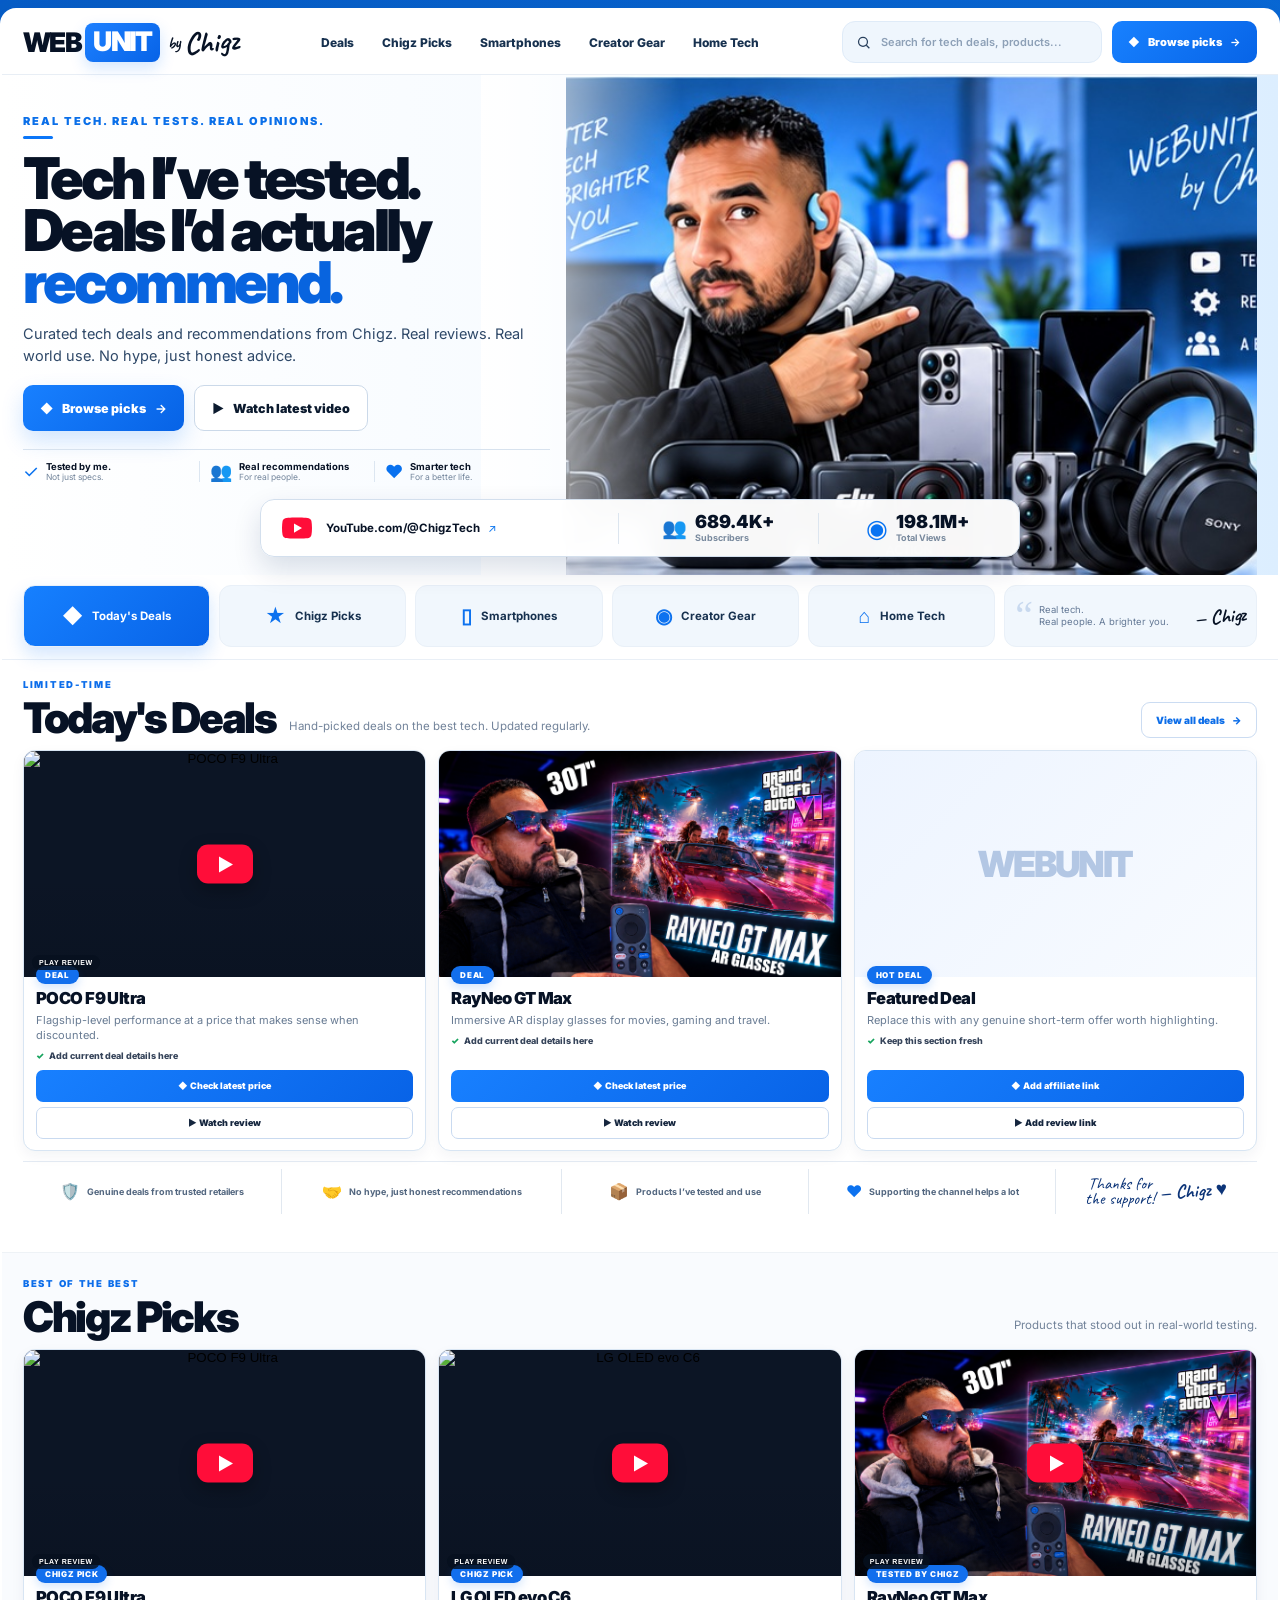
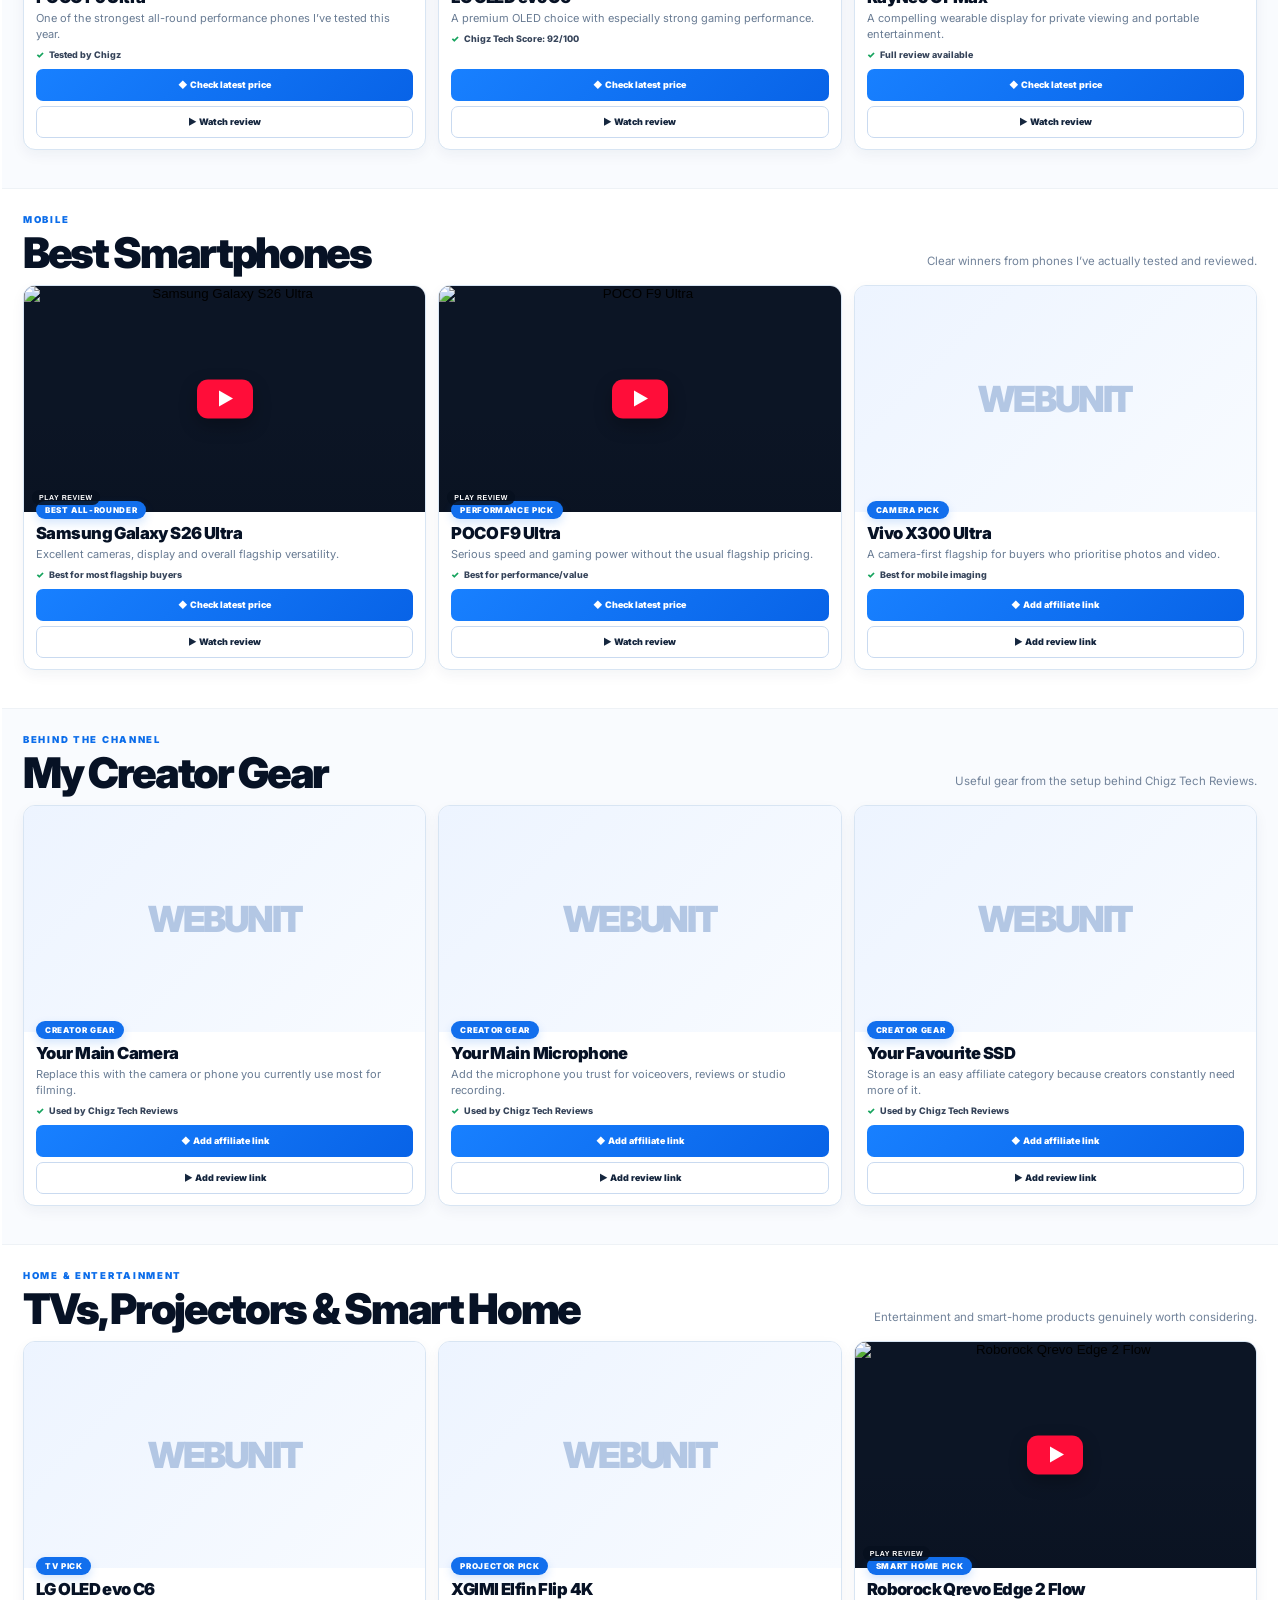
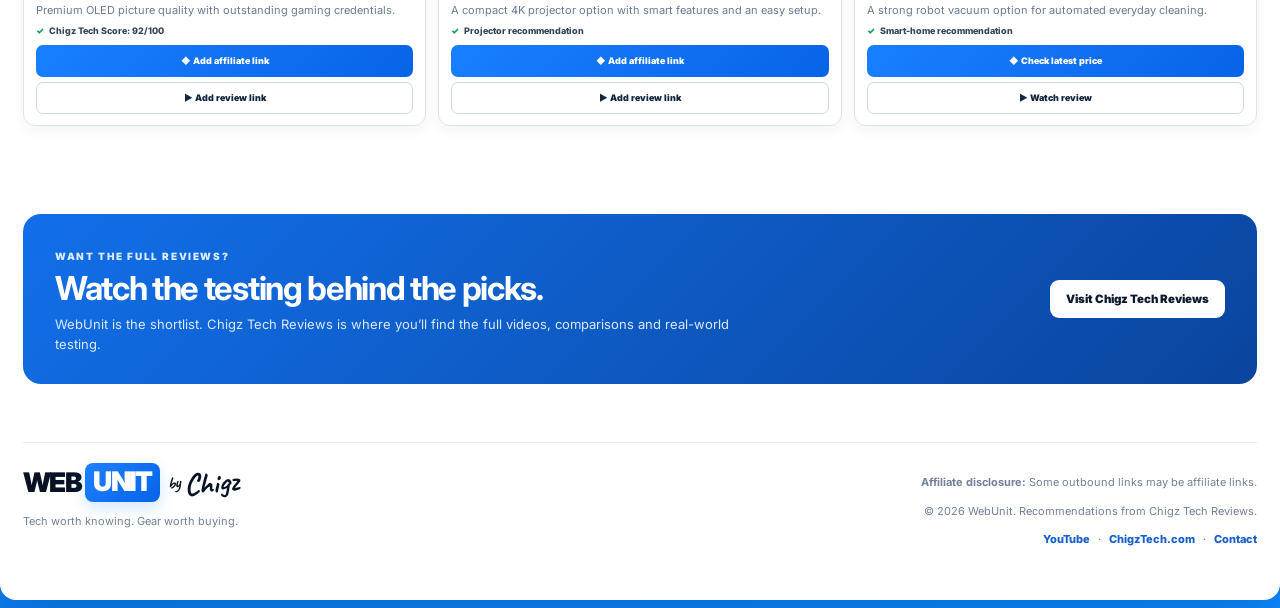
==== commit 29ea36a6: "Add files via upload" ====
--- a/index.html
+++ b/index.html
@@ -9,102 +9,60 @@
   <link rel="preconnect" href="https://fonts.googleapis.com">
   <link rel="preconnect" href="https://fonts.gstatic.com" crossorigin>
   <link href="https://fonts.googleapis.com/css2?family=Caveat:wght@600;700&family=Inter:wght@400;500;600;700;800;900&display=swap" rel="stylesheet">
-  <link rel="stylesheet" href="style.css?v=20260905-target11">
+  <link rel="stylesheet" href="style.css?v=20260905-exact-final1">
 </head>
 <body>
-
+<div class="site-frame">
 <header class="site-header">
   <div class="wrap nav">
     <a class="brand" href="#top" aria-label="WebUnit by Chigz">
-      <span class="brand-web">WEB</span><span class="brand-unit">UNIT</span>
-      <span class="brand-by">by</span><span class="brand-chigz">Chigz</span>
+      <span class="brand-web">WEB</span><span class="brand-unit">UNIT</span><span class="brand-by">by</span><span class="brand-chigz">Chigz</span>
     </a>
-
     <nav class="nav-links" aria-label="Primary">
-      <a href="#deals">Deals</a>
-      <a href="#picks">Chigz Picks</a>
-      <a href="#phones">Smartphones</a>
-      <a href="#creator">Creator Gear</a>
-      <a href="#home-tech">Home Tech</a>
+      <a href="#deals">Deals</a><a href="#picks">Chigz Picks</a><a href="#phones">Smartphones</a><a href="#creator">Creator Gear</a><a href="#home-tech">Home Tech</a>
     </nav>
-
     <div class="nav-actions">
       <label class="search-box" aria-label="Search products">
-        <svg viewBox="0 0 24 24" aria-hidden="true"><path d="m21 21-4.35-4.35m1.35-5.65A7 7 0 1 1 4 11a7 7 0 0 1 14 0Z"/></svg>
+        <svg viewBox="0 0 24 24"><path d="m21 21-4.35-4.35m1.35-5.65A7 7 0 1 1 4 11a7 7 0 0 1 14 0Z"/></svg>
         <input id="product-search" type="search" placeholder="Search for tech deals, products..." autocomplete="off">
       </label>
       <a class="nav-cta" href="#picks"><span>◆</span> Browse picks <b>→</b></a>
-      <button class="menu-btn" id="menu-btn" type="button" aria-label="Open menu" aria-expanded="false">☰</button>
+      <button id="menu-btn" class="menu-btn" type="button" aria-label="Open menu" aria-expanded="false">☰</button>
     </div>
   </div>
-
-  <div class="mobile-menu" id="mobile-menu">
-    <a href="#deals">Deals</a>
-    <a href="#picks">Chigz Picks</a>
-    <a href="#phones">Smartphones</a>
-    <a href="#creator">Creator Gear</a>
-    <a href="#home-tech">Home Tech</a>
+  <div id="mobile-menu" class="mobile-menu">
+    <a href="#deals">Deals</a><a href="#picks">Chigz Picks</a><a href="#phones">Smartphones</a><a href="#creator">Creator Gear</a><a href="#home-tech">Home Tech</a>
   </div>
 </header>
 
 <main id="top">
-
 <section class="hero">
-  <div class="wrap hero-shell">
-    <div class="hero-left">
+  <div class="hero-shell wrap">
+    <div class="hero-copy">
       <span class="hero-kicker" id="hero-eyebrow">REAL TECH. REAL TESTS. REAL OPINIONS.</span>
-
-      <h1>
-        <span id="hero-headline-1">Tech I’ve tested.</span><br>
-        <span id="hero-headline-2">Deals I’d actually <em>recommend.</em></span>
-      </h1>
-
-      <p id="hero-copy">Curated tech deals and recommendations from Chigz. Real reviews. Real-world use. No hype, just honest advice.</p>
-
+      <h1><span id="hero-headline-1">Tech I’ve tested.</span><br><span id="hero-headline-2">Deals I’d actually <em>recommend.</em></span></h1>
+      <p id="hero-copy">Curated tech deals and recommendations from Chigz. Real reviews. Real world use. No hype, just honest advice.</p>
       <div class="hero-actions">
         <a class="primary-btn" href="#picks"><span>◆</span> Browse picks <b>→</b></a>
         <a class="secondary-btn" id="hero-video-link" href="https://www.youtube.com/@ChigzTech" target="_blank" rel="noopener"><span>▶</span> Watch latest video</a>
       </div>
-
       <div class="hero-proof">
         <div><span>✓</span><b>Tested by me.</b><small>Not just specs.</small></div>
         <div><span>👥</span><b>Real recommendations</b><small>For real people.</small></div>
         <div><span>♥</span><b>Smarter tech</b><small>For a better life.</small></div>
       </div>
     </div>
-
-    <div class="hero-right">
-      <img src="images/hero-scene.jpg" alt="Chigz with recommended tech">
-      <div class="hero-note">Smarter tech<br>for a better life.<br><span>— Chigz</span></div>
-    </div>
+    <div class="hero-scene"><img src="images/hero-scene.jpg" alt="Chigz with recommended tech"></div>
 
     <div class="stats-panel">
       <a class="channel-stat" id="chigz-channel-link" href="https://YouTube.com/@ChigzTech" target="_blank" rel="noopener">
-        <svg viewBox="0 0 24 24" aria-hidden="true">
-          <path d="M23.5 6.2a3 3 0 0 0-2.1-2.1C19.5 3.6 12 3.6 12 3.6s-7.5 0-9.4.5A3 3 0 0 0 .5 6.2 31 31 0 0 0 0 12a31 31 0 0 0 .5 5.8 3 3 0 0 0 2.1 2.1c1.9.5 9.4.5 9.4.5s7.5 0 9.4-.5a3 3 0 0 0 2.1-2.1A31 31 0 0 0 24 12a31 31 0 0 0-.5-5.8ZM9.6 15.7V8.3L16 12l-6.4 3.7Z"/>
-        </svg>
-        <strong id="channel-display-label">YouTube.com/@ChigzTech</strong>
-        <span>↗</span>
+        <svg viewBox="0 0 24 24"><path d="M23.5 6.2a3 3 0 0 0-2.1-2.1C19.5 3.6 12 3.6 12 3.6s-7.5 0-9.4.5A3 3 0 0 0 .5 6.2 31 31 0 0 0 0 12a31 31 0 0 0 .5 5.8 3 3 0 0 0 2.1 2.1c1.9.5 9.4.5 9.4.5s7.5 0 9.4-.5a3 3 0 0 0 2.1-2.1A31 31 0 0 0 24 12a31 31 0 0 0-.5-5.8ZM9.6 15.7V8.3L16 12l-6.4 3.7Z"/></svg>
+        <strong id="channel-display-label">YouTube.com/@ChigzTech</strong><span>↗</span>
       </a>
-
       <span class="stat-divider"></span>
-
-      <a class="stat" id="youtube-subs-link" href="https://www.youtube.com/@ChigzTech" target="_blank" rel="noopener">
-        <span class="stat-icon">👥</span>
-        <span><strong id="subscriber-count">689.4K+</strong><small>Subscribers</small></span>
-      </a>
-
+      <a class="stat" id="youtube-subs-link" href="https://www.youtube.com/@ChigzTech" target="_blank" rel="noopener"><span class="stat-icon">👥</span><span><strong id="subscriber-count">689.4K+</strong><small>Subscribers</small></span></a>
       <span class="stat-divider"></span>
-
-      <a class="stat" id="youtube-views-link" href="https://www.youtube.com/@ChigzTech" target="_blank" rel="noopener">
-        <span class="stat-icon eye">◉</span>
-        <span><strong id="total-view-count">198.1M+</strong><small>Total Views</small></span>
-      </a>
-    </div>
-
-    <div class="mobile-actions">
-      <a class="primary-btn" href="#picks"><span>◆</span> Browse picks <b>→</b></a>
-      <a class="secondary-btn" id="mobile-video-link" href="https://www.youtube.com/@ChigzTech" target="_blank" rel="noopener"><span>▶</span> Watch latest video</a>
+      <a class="stat" id="youtube-views-link" href="https://www.youtube.com/@ChigzTech" target="_blank" rel="noopener"><span class="stat-icon eye">◉</span><span><strong id="total-view-count">198.1M+</strong><small>Total Views</small></span></a>
     </div>
   </div>
 </section>
@@ -116,103 +74,36 @@
     <a class="category" href="#phones"><span>▯</span><b>Smartphones</b></a>
     <a class="category" href="#creator"><span>◉</span><b>Creator Gear</b></a>
     <a class="category" href="#home-tech"><span>⌂</span><b>Home Tech</b></a>
+    <div class="quote-card"><span class="quote-mark">“</span><span>Real tech.<br>Real people. A brighter you.</span><strong>— Chigz</strong></div>
   </div>
 </section>
 
 <section class="section deals-section" id="deals">
   <div class="wrap">
     <div class="section-head">
-      <div>
-        <span class="section-kicker" id="deals-kicker">LIMITED-TIME</span>
-        <div class="section-title-row">
-          <h2 id="deals-title">Today's Deals</h2>
-          <p id="deals-description">Hand-picked deals on the best tech. Updated regularly.</p>
-        </div>
-      </div>
+      <div><span class="section-kicker" id="deals-kicker">LIMITED-TIME</span><div class="section-title-row"><h2 id="deals-title">Today's Deals</h2><p id="deals-description">Hand-picked deals on the best tech. Updated regularly.</p></div></div>
       <a class="view-all" href="#deals-grid">View all deals <span>→</span></a>
     </div>
-
     <div class="product-grid deals-grid" id="deals-grid" data-category="deals"></div>
-
     <div class="trust-strip">
       <div><span>🛡️</span><b>Genuine deals from trusted retailers</b></div>
-      <div><span>✓</span><b>No hype, just honest recommendations</b></div>
-      <div><span>📦</span><b>Products I’ve tested and used</b></div>
+      <div><span>🤝</span><b>No hype, just honest recommendations</b></div>
+      <div><span>📦</span><b>Products I’ve tested and use</b></div>
       <div><span>♥</span><b>Supporting the channel helps a lot</b></div>
+      <div class="thanks"><span>Thanks for<br>the support!</span><strong>— Chigz ♥</strong></div>
     </div>
   </div>
 </section>
 
-<section class="section alt" id="picks">
-  <div class="wrap">
-    <div class="section-head">
-      <div><span class="section-kicker" id="picks-kicker">BEST OF THE BEST</span><h2 id="picks-title">Chigz Picks</h2></div>
-      <p id="picks-description">Products that stood out in real-world testing.</p>
-    </div>
-    <div class="product-grid" data-category="picks"></div>
-  </div>
-</section>
+<section class="section alt" id="picks"><div class="wrap"><div class="section-head"><div><span class="section-kicker" id="picks-kicker">BEST OF THE BEST</span><h2 id="picks-title">Chigz Picks</h2></div><p id="picks-description">Products that stood out in real-world testing.</p></div><div class="product-grid" data-category="picks"></div></div></section>
+<section class="section" id="phones"><div class="wrap"><div class="section-head"><div><span class="section-kicker" id="phones-kicker">MOBILE</span><h2 id="phones-title">Best Smartphones</h2></div><p id="phones-description">Clear winners from phones I’ve actually tested and reviewed.</p></div><div class="product-grid" data-category="phones"></div></div></section>
+<section class="section alt" id="creator"><div class="wrap"><div class="section-head"><div><span class="section-kicker" id="creator-kicker">BEHIND THE CHANNEL</span><h2 id="creator-title">My Creator Gear</h2></div><p id="creator-description">Useful gear from the setup behind Chigz Tech Reviews.</p></div><div class="product-grid" data-category="creator"></div></div></section>
+<section class="section" id="home-tech"><div class="wrap"><div class="section-head"><div><span class="section-kicker" id="home-kicker">HOME & ENTERTAINMENT</span><h2 id="home-title">TVs, Projectors & Smart Home</h2></div><p id="home-description">Entertainment and smart-home products genuinely worth considering.</p></div><div class="product-grid" data-category="home"></div></div></section>
 
-<section class="section" id="phones">
-  <div class="wrap">
-    <div class="section-head">
-      <div><span class="section-kicker" id="phones-kicker">MOBILE</span><h2 id="phones-title">Best Smartphones</h2></div>
-      <p id="phones-description">Clear winners from phones I’ve actually tested and reviewed.</p>
-    </div>
-    <div class="product-grid" data-category="phones"></div>
-  </div>
-</section>
-
-<section class="section alt" id="creator">
-  <div class="wrap">
-    <div class="section-head">
-      <div><span class="section-kicker" id="creator-kicker">BEHIND THE CHANNEL</span><h2 id="creator-title">My Creator Gear</h2></div>
-      <p id="creator-description">Useful gear from the setup behind Chigz Tech Reviews.</p>
-    </div>
-    <div class="product-grid" data-category="creator"></div>
-  </div>
-</section>
-
-<section class="section" id="home-tech">
-  <div class="wrap">
-    <div class="section-head">
-      <div><span class="section-kicker" id="home-kicker">HOME & ENTERTAINMENT</span><h2 id="home-title">TVs, Projectors & Smart Home</h2></div>
-      <p id="home-description">Entertainment and smart-home products genuinely worth considering.</p>
-    </div>
-    <div class="product-grid" data-category="home"></div>
-  </div>
-</section>
-
-<section class="cta">
-  <div class="wrap cta-card">
-    <div>
-      <span id="reviews-kicker">WANT THE FULL REVIEWS?</span>
-      <h2 id="reviews-title">Watch the testing behind the picks.</h2>
-      <p id="reviews-description">WebUnit is the shortlist. Chigz Tech Reviews is where you’ll find the full videos, comparisons and real-world testing.</p>
-    </div>
-    <a id="youtube-cta" href="https://www.youtube.com/@ChigzTech" target="_blank" rel="noopener">Visit Chigz Tech Reviews ↗</a>
-  </div>
-</section>
-
+<section class="cta"><div class="wrap cta-card"><div><span id="reviews-kicker">WANT THE FULL REVIEWS?</span><h2 id="reviews-title">Watch the testing behind the picks.</h2><p id="reviews-description">WebUnit is the shortlist. Chigz Tech Reviews is where you’ll find the full videos, comparisons and real-world testing.</p></div><a id="youtube-cta" href="https://www.youtube.com/@ChigzTech" target="_blank" rel="noopener">Visit Chigz Tech Reviews ↗</a></div></section>
 </main>
 
-<footer>
-  <div class="wrap footer-grid">
-    <div>
-      <a class="brand footer-brand" href="#top">
-        <span class="brand-web">WEB</span><span class="brand-unit">UNIT</span>
-        <span class="brand-by">by</span><span class="brand-chigz">Chigz</span>
-      </a>
-      <p id="footer-tagline">Tech worth knowing. Gear worth buying.</p>
-    </div>
-    <div class="footer-copy">
-      <p><strong>Affiliate disclosure:</strong> <span id="affiliate-disclosure">Some outbound links may be affiliate links.</span></p>
-      <p>© <span id="year"></span> WebUnit. <span id="footer-credit">Recommendations from Chigz Tech Reviews.</span></p>
-      <p class="footer-links"><a id="footer-youtube" href="https://www.youtube.com/@ChigzTech" target="_blank" rel="noopener">YouTube</a><span>·</span><a id="footer-chigztech" href="https://chigztech.com" target="_blank" rel="noopener">ChigzTech.com</a><span>·</span><a id="footer-contact" href="mailto:hello@webunit.co.uk">Contact</a></p>
-    </div>
-  </div>
-</footer>
-
-<script src="app.js?v=20260905-target11"></script>
-</body>
-</html>
+<footer><div class="wrap footer-grid"><div><a class="brand footer-brand" href="#top"><span class="brand-web">WEB</span><span class="brand-unit">UNIT</span><span class="brand-by">by</span><span class="brand-chigz">Chigz</span></a><p id="footer-tagline">Tech worth knowing. Gear worth buying.</p></div><div class="footer-copy"><p><strong>Affiliate disclosure:</strong> <span id="affiliate-disclosure">Some outbound links may be affiliate links.</span></p><p>© <span id="year"></span> WebUnit. <span id="footer-credit">Recommendations from Chigz Tech Reviews.</span></p><p class="footer-links"><a id="footer-youtube" href="https://www.youtube.com/@ChigzTech" target="_blank" rel="noopener">YouTube</a><span>·</span><a id="footer-chigztech" href="https://chigztech.com" target="_blank" rel="noopener">ChigzTech.com</a><span>·</span><a id="footer-contact" href="mailto:hello@webunit.co.uk">Contact</a></p></div></div></footer>
+</div>
+<script src="app.js?v=20260905-exact-final1"></script>
+</body></html>
--- a/style.css
+++ b/style.css
@@ -1,301 +1,19 @@
-:root{
-  --ink:#061225;
-  --muted:#61758f;
-  --blue:#0b76f8;
-  --blue-dark:#075fd8;
-  --line:#dce6f2;
-  --soft:#f2f7fd;
-  --alt:#f9fbfe;
-}
-*{box-sizing:border-box}
-html{scroll-behavior:smooth}
-body{margin:0;font-family:Inter,Arial,sans-serif;color:var(--ink);background:#fff;-webkit-font-smoothing:antialiased}
-a{color:inherit}
-.wrap{width:min(1360px,calc(100% - 48px));margin:0 auto}
-
-/* HEADER */
-.site-header{position:sticky;top:0;z-index:90;background:rgba(255,255,255,.98);border-bottom:1px solid #e7edf5;backdrop-filter:blur(16px)}
-.nav{min-height:66px;display:grid;grid-template-columns:auto 1fr auto;align-items:center;gap:28px}
-.brand{display:inline-flex;align-items:center;text-decoration:none;white-space:nowrap}
-.brand-web{font-size:26px;font-weight:900;letter-spacing:-.06em}
-.brand-unit{margin-left:4px;padding:2px 8px 4px;border-radius:8px;background:linear-gradient(135deg,#1d80ff,#0763e7);color:#fff;font-size:26px;font-weight:900;letter-spacing:-.06em;box-shadow:0 6px 16px rgba(11,118,248,.18)}
-.brand-by{margin-left:7px;font-family:Caveat,cursive;font-size:17px;font-weight:700;transform:rotate(-5deg)}
-.brand-chigz{margin-left:3px;font-family:Caveat,cursive;font-size:30px;font-weight:700;line-height:1;transform:rotate(-5deg)}
-.nav-links{display:flex;justify-content:center;gap:30px}
-.nav-links a{text-decoration:none;font-size:12.5px;font-weight:800;color:#18314f}
-.nav-links a:hover{color:var(--blue)}
-.nav-actions{display:flex;align-items:center;gap:10px}
-.search-box{width:265px;height:42px;display:flex;align-items:center;gap:8px;padding:0 13px;border:1px solid #e3ebf5;border-radius:14px;background:#f2f7fc}
-.search-box svg{width:16px;height:16px;fill:none;stroke:#243b58;stroke-width:2}
-.search-box input{width:100%;border:0;outline:0;background:transparent;font:600 11px Inter;color:#203753}
-.search-box input::placeholder{color:#98a8bb}
-.nav-cta{height:42px;padding:0 16px;display:inline-flex;align-items:center;gap:8px;border-radius:11px;background:linear-gradient(135deg,#1881ff,#0764e7);color:#fff;text-decoration:none;font-size:11px;font-weight:900}
-.menu-btn{display:none;width:42px;height:42px;border:1px solid #dbe5f0;background:#fff;border-radius:11px;font-size:22px}
-.mobile-menu{display:none}
-
-/* HERO */
-.hero{background:linear-gradient(90deg,#fff 0%,#f5faff 44%,#dceeff 100%);overflow:hidden}
-.hero-shell{
-  position:relative;
-  min-height:410px;
-  display:grid;
-  grid-template-columns:45% 55%;
-  align-items:stretch;
-}
-.hero-left{
-  position:relative;
-  z-index:4;
-  padding:48px 34px 78px 0;
-  display:flex;
-  flex-direction:column;
-  justify-content:center;
-}
-.hero-left::after{
-  content:"";
-  position:absolute;
-  z-index:-1;
-  top:0;right:-110px;bottom:0;width:200px;
-  background:linear-gradient(90deg,rgba(255,255,255,.98),rgba(255,255,255,0));
-  pointer-events:none;
-}
-.hero-kicker{display:inline-block;color:#0a6fe9;font-size:11px;font-weight:900;letter-spacing:.18em;text-transform:uppercase}
-.hero-kicker::after{content:"";display:block;width:30px;height:3px;border-radius:3px;background:var(--blue);margin-top:8px}
-.hero h1{margin:13px 0 0;font-size:clamp(44px,4.15vw,60px);line-height:.91;letter-spacing:-.063em;font-weight:900}
-.hero h1 em{font-style:normal;color:#0864df}
-.hero-left>p{max-width:600px;margin:16px 0 0;color:#334d6b;font-size:15.5px;line-height:1.55}
-.hero-actions{display:flex;gap:10px;flex-wrap:wrap;margin-top:22px}
-.primary-btn,.secondary-btn{min-height:48px;padding:0 18px;display:inline-flex;align-items:center;justify-content:center;gap:9px;border-radius:11px;text-decoration:none;font-size:13px;font-weight:900}
-.primary-btn{background:linear-gradient(135deg,#1880ff,#0763e6);color:#fff;box-shadow:0 10px 24px rgba(11,118,248,.2)}
-.secondary-btn{background:#fff;border:1px solid #cbd9e9;color:#0b1a2e}
-.hero-proof{display:grid;grid-template-columns:repeat(3,1fr);margin-top:20px;padding-top:12px;border-top:1px solid #d7e2ee}
-.hero-proof>div{display:grid;grid-template-columns:auto 1fr;grid-template-rows:auto auto;column-gap:7px;padding:0 12px}
-.hero-proof>div:first-child{padding-left:0}
-.hero-proof>div+div{border-left:1px solid #dce6f1}
-.hero-proof span{grid-row:1/3;color:#0871ef;font-size:19px}
-.hero-proof b{font-size:10px}
-.hero-proof small{font-size:9px;color:#74869c}
-
-.hero-right{position:relative;overflow:hidden;min-width:0}
-.hero-right img{width:100%;height:100%;object-fit:cover;object-position:center;display:block}
-.hero-note{position:absolute;right:25px;bottom:17px;font-family:Caveat,cursive;font-size:19px;line-height:.9;color:#092749;text-align:right;transform:rotate(-6deg)}
-.hero-note span{font-size:24px}
-
-/* Exact target: one centered stats bar overlapping hero bottom */
-.stats-panel{
-  position:absolute;
-  z-index:12;
-  left:50%;bottom:13px;transform:translateX(-50%);
-  width:min(720px,58%);
-  min-height:58px;
-  padding:9px 15px;
-  display:grid;
-  grid-template-columns:1.45fr auto .75fr auto .75fr;
-  align-items:center;
-  gap:13px;
-  border:1px solid #d3dfed;
-  border-radius:14px;
-  background:rgba(255,255,255,.97);
-  box-shadow:0 12px 28px rgba(5,37,82,.14);
-  backdrop-filter:blur(10px);
-}
-.channel-stat,.stat{display:flex;align-items:center;text-decoration:none;min-width:0}
-.channel-stat{gap:8px}
-.channel-stat svg{width:40px;height:28px;fill:#ff0d39;flex:0 0 auto}
-.channel-stat strong{font-size:11px;white-space:nowrap;overflow:hidden;text-overflow:ellipsis}
-.channel-stat>span:last-child{color:#0b75ee;font-size:11px}
-.stat-divider{width:1px;height:31px;background:#dce5ef}
-.stat{gap:8px;justify-content:center}
-.stat-icon{font-size:20px;color:#0873f2}
-.stat-icon.eye{font-size:25px}
-.stat>span:last-child{display:flex;flex-direction:column;gap:1px}
-.stat strong{font-size:18px;line-height:1;font-weight:900}
-.stat small{font-size:9px;color:#78899d;font-weight:700}
-
-/* CATEGORY */
-.category-strip{padding:13px 0 16px;background:#fff;border-bottom:1px solid #e9eff6}
-.category-row{display:grid;grid-template-columns:repeat(5,1fr);gap:10px}
-.category{min-height:58px;padding:10px;display:flex;align-items:center;justify-content:center;gap:10px;border-radius:13px;background:#f2f7fd;border:1px solid #ebf1f8;text-decoration:none;color:#17314f;font-size:12px;font-weight:800}
-.category span{font-size:20px;color:#0d72ef}
-.category.active{background:#eaf3ff;color:#0c6ce7;box-shadow:inset 0 -2px 0 #0d72ef}
-
-/* SECTIONS */
-.section{padding:34px 0 48px}
-.alt{background:#f9fbfe;border-top:1px solid #eef2f6;border-bottom:1px solid #eef2f6}
-.section-head{display:flex;align-items:flex-end;justify-content:space-between;gap:28px;margin-bottom:17px}
-.section-kicker{font-size:10px;font-weight:900;letter-spacing:.18em;color:#0c6dea}
-.section-title-row{display:flex;align-items:flex-end;gap:14px}
-.section-head h2,.section-title-row h2{margin:6px 0 0;font-size:clamp(34px,3.55vw,48px);line-height:.98;letter-spacing:-.055em;font-weight:900}
-.section-head>p,.section-title-row p{max-width:490px;margin:0 0 4px;color:#72839a;font-size:12.5px;line-height:1.55}
-.view-all{min-height:39px;padding:0 15px;display:inline-flex;align-items:center;gap:7px;border:1px solid #cbdcf2;border-radius:10px;color:#0c6de8;text-decoration:none;font-size:10.5px;font-weight:900}
-
-/* PRODUCTS */
-.product-grid{display:grid;grid-template-columns:repeat(auto-fit,minmax(245px,1fr));gap:14px}
-.deals-grid{grid-template-columns:repeat(auto-fit,minmax(250px,1fr))}
-.product-card{display:flex;flex-direction:column;overflow:hidden;background:#fff;border:1px solid #dce5f0;border-radius:14px;box-shadow:0 6px 18px rgba(14,39,73,.05);transition:.2s ease}
-.product-card:hover{transform:translateY(-2px);box-shadow:0 15px 32px rgba(14,39,73,.09)}
-.product-image{position:relative;aspect-ratio:16/9;overflow:hidden;background:linear-gradient(135deg,#edf4ff,#f8fbff);display:flex;align-items:center;justify-content:center}
-.product-image img{width:100%;height:100%;object-fit:cover;display:block;transition:transform .3s ease}
-.product-card:hover .product-image>img{transform:scale(1.025)}
-.product-placeholder{font-size:38px;font-weight:900;color:#b3c7e4;letter-spacing:-.06em}
-.product-body{padding:12px 13px 13px;display:flex;flex-direction:column;gap:6px;flex:1}
-.badge{align-self:flex-start;margin-top:-23px;position:relative;z-index:4;padding:5px 9px;border-radius:999px;background:#126fed;color:#fff;font-size:8.5px;font-weight:900;letter-spacing:.08em;text-transform:uppercase;box-shadow:0 5px 12px rgba(18,111,237,.2)}
-.product-card h3{margin:0;font-size:17px;line-height:1.15;letter-spacing:-.035em;font-weight:900}
-.product-card p{margin:0;color:#687b93;font-size:11.5px;line-height:1.45}
-.product-meta{display:inline-flex;align-items:center;min-height:16px;color:#36445a;font-size:9.5px;font-weight:800}
-.product-meta:not(:empty)::before{content:"✓";margin-right:5px;color:#15a35d;font-weight:900}
-.product-actions{display:grid;grid-template-columns:1fr;gap:6px;margin-top:auto;padding-top:3px}
-.product-actions a{min-height:34px;padding:0 9px;display:flex;align-items:center;justify-content:center;border-radius:8px;text-decoration:none;font-size:9.5px;font-weight:900}
-.buy-link{background:linear-gradient(135deg,#1880ff,#0863e7);color:#fff}
-.review-link{border:1px solid #cfddeb;background:#fff;color:#15263e}
-.empty-state{padding:20px;border:1px dashed #cfdaea;border-radius:13px;background:#fff;color:#70819a}
-
-/* VIDEO */
-.youtube-media{position:relative;width:100%;height:100%;display:block;padding:0;border:0;overflow:hidden;background:#0c1525;cursor:pointer}
-.youtube-media img{width:100%;height:100%;object-fit:cover;display:block}
-.youtube-media::after{content:"";position:absolute;inset:0;background:linear-gradient(180deg,transparent 56%,rgba(5,13,25,.24));pointer-events:none}
-.youtube-play{position:absolute;left:50%;top:50%;z-index:5;width:58px;height:41px;transform:translate(-50%,-50%);display:grid;place-items:center;border-radius:12px;background:#ff0d39;box-shadow:0 8px 20px rgba(0,0,0,.28)}
-.youtube-play-triangle{width:0;height:0;border-top:8px solid transparent;border-bottom:8px solid transparent;border-left:14px solid #fff;margin-left:3px}
-.youtube-play-label{position:absolute;left:9px;bottom:8px;z-index:5;padding:5px 7px;border-radius:999px;background:rgba(6,16,30,.84);color:#fff;font-size:7.5px;font-weight:900;letter-spacing:.08em;text-transform:uppercase}
-.youtube-iframe{width:100%;height:100%;border:0;display:block;background:#000}
-
-/* TRUST */
-.trust-strip{margin-top:12px;padding-top:9px;display:grid;grid-template-columns:repeat(4,1fr);border-top:1px solid #e4ebf4}
-.trust-strip>div{min-height:36px;padding:0 10px;display:flex;align-items:center;justify-content:center;gap:7px;color:#52667f;font-size:9.5px;text-align:center}
-.trust-strip>div+div{border-left:1px solid #e1e8f0}
-.trust-strip span{font-size:17px;color:#0c72ef}
-
-/* CTA FOOTER */
-.cta{padding:56px 0}
-.cta-card{display:flex;align-items:center;justify-content:space-between;gap:30px;padding:31px 34px;border-radius:20px;background:linear-gradient(135deg,#126fe9,#0a459e);color:#fff}
-.cta-card>div>span{font-size:10px;font-weight:900;letter-spacing:.16em;color:#dcecff}
-.cta-card h2{margin:8px 0 9px;font-size:34px;line-height:1;letter-spacing:-.04em}
-.cta-card p{max-width:700px;margin:0;color:#dce9f9;font-size:13px;line-height:1.55}
-.cta-card>a{flex:0 0 auto;padding:13px 17px;border-radius:10px;background:#fff;color:#0b1a2e;text-decoration:none;font-size:12px;font-weight:900}
-footer{padding:8px 0 42px}
-.footer-grid{display:grid;grid-template-columns:1fr 1.6fr;gap:32px;padding-top:22px;border-top:1px solid #e5ebf2}
-.footer-grid p{color:#728197;font-size:11.5px;line-height:1.65}
-.footer-copy{text-align:right}
-.footer-links{display:flex;justify-content:flex-end;gap:8px;flex-wrap:wrap}
-.footer-links a{text-decoration:none;font-weight:800;color:#145fc9}
-.product-card.search-hidden{display:none!important}
-
-/* TABLET */
-@media(max-width:1080px){
-  .nav-links{display:none}
-  .menu-btn{display:inline-grid;place-items:center}
-  .nav{grid-template-columns:auto 1fr}
-  .nav-actions{justify-self:end}
-  .search-box{width:220px}
-  .hero-shell{grid-template-columns:48% 52%}
-  .hero h1{font-size:52px}
-}
-
-/* MOBILE target matches the mobile mockup hierarchy */
-@media(max-width:760px){
-  .wrap{width:calc(100% - 24px)}
-  .site-header{position:relative}
-  .nav{min-height:66px}
-  .search-box,.nav-cta{display:none}
-  .brand-web,.brand-unit{font-size:21px}
-  .brand-by{font-size:15px}
-  .brand-chigz{font-size:25px}
-  .mobile-menu.open{display:grid;padding:9px 12px 13px;background:#fff;border-top:1px solid #edf2f8}
-  .mobile-menu a{padding:11px 4px;text-decoration:none;font-size:14px;font-weight:800;color:#17314f;border-bottom:1px solid #f0f3f7}
-
-  .hero{background:#f7fbff}
-  .hero-shell{
-    min-height:0;
-    display:flex;
-    flex-direction:column;
-    width:100%;
-  }
-  .hero-left{
-    order:1;
-    padding:24px 24px 17px;
-    background:linear-gradient(180deg,#f9fcff,#eef6ff);
-  }
-  .hero-left::after{display:none}
-  .hero-kicker{font-size:10px;line-height:1.35}
-  .hero h1{font-size:38px;line-height:.94}
-  .hero h1 em{color:#0757c7}
-  .hero-left>p{font-size:14px;line-height:1.55;margin-top:13px}
-  .hero-actions{display:none}
-  .primary-btn,.secondary-btn{width:100%;min-height:44px;font-size:12.5px}
-  .hero-proof{display:none}
-
-  .hero-right{
-    order:2;
-    height:270px;
-  }
-  .hero-right img{object-fit:cover;object-position:center}
-  .hero-note{display:none}
-
-  .stats-panel{
-    order:3;
-    position:relative;
-    left:auto;bottom:auto;transform:none;
-    width:calc(100% - 24px);
-    margin:-18px auto 12px;
-    min-height:0;
-    display:grid;
-    grid-template-columns:1fr 1fr;
-    gap:10px 12px;
-    padding:12px 14px;
-    border-radius:14px;
-  }
-  .channel-stat{grid-column:1/-1;padding-bottom:10px;border-bottom:1px solid #e1e8f1}
-  .channel-stat strong{font-size:12px}
-  .stat-divider{display:none}
-  .stat{justify-content:center}
-  .stat+.stat{border-left:1px solid #e1e8f1}
-  .stat strong{font-size:19px}
-  .stat small{font-size:9.5px}
-
-
-  .mobile-actions{
-    order:4;
-    display:grid;
-    grid-template-columns:1fr;
-    gap:8px;
-    width:calc(100% - 24px);
-    margin:0 auto 12px;
-  }
-
-  .category-strip{padding:9px 0 12px}
-  .category-row{grid-template-columns:repeat(5,84px);gap:7px;overflow-x:auto;padding-bottom:2px}
-  .category{min-width:84px;min-height:58px;flex-direction:column;gap:3px;font-size:9.5px}
-  .category span{font-size:17px}
-
-  .section{padding:29px 0 39px}
-  .section-head{align-items:flex-start;flex-direction:column;gap:9px;margin-bottom:14px}
-  .section-title-row{display:flex;align-items:center;justify-content:space-between;width:100%}
-  .section-head h2,.section-title-row h2{font-size:30px}
-  .section-head>p,.section-title-row p{font-size:12.5px;line-height:1.5}
-  .view-all{position:absolute;right:12px;margin-top:-46px;min-height:33px;padding:0 11px;font-size:9.5px}
-
-  .product-grid,.deals-grid{grid-template-columns:1fr;gap:14px}
-  .product-card{display:grid;grid-template-columns:42% 58%;border-radius:12px}
-  .product-image{aspect-ratio:auto;height:100%;min-height:168px}
-  .product-body{padding:11px 11px 12px;gap:6px}
-  .badge{margin-top:0;position:absolute;top:8px;left:8px;font-size:8px}
-  .product-card h3{font-size:17px}
-  .product-card p{font-size:11px;line-height:1.4}
-  .product-meta{font-size:9px}
-  .product-actions a{min-height:32px;font-size:9px}
-
-  .trust-strip{grid-template-columns:repeat(4,1fr)}
-  .trust-strip>div{min-height:62px;padding:7px 3px;flex-direction:column;gap:4px;font-size:8.5px;line-height:1.2}
-  .trust-strip span{font-size:18px}
-
-  .cta-card{align-items:flex-start;flex-direction:column;padding:26px 22px}
-  .cta-card h2{font-size:31px}
-  .cta-card p{font-size:13.5px}
-  .cta-card>a{width:100%;text-align:center;font-size:12px}
-
-  .footer-grid{grid-template-columns:1fr}
-  .footer-copy{text-align:left}
-  .footer-links{justify-content:flex-start}
-  .footer-grid p{font-size:12px}
-}
-
-.mobile-actions{display:none}
+:root{--ink:#071225;--muted:#61758f;--blue:#0b76f8;--blue2:#0863df;--line:#dce6f2;--soft:#f2f7fd;--alt:#f9fbfe}
+*{box-sizing:border-box}html{scroll-behavior:smooth}body{margin:0;font-family:Inter,Arial,sans-serif;color:var(--ink);background:linear-gradient(135deg,#075ec9,#0d89ff);-webkit-font-smoothing:antialiased}a{color:inherit}.site-frame{max-width:1420px;margin:8px auto;background:#fff;border:2px solid rgba(255,255,255,.75);border-radius:16px;overflow:hidden;box-shadow:0 22px 70px rgba(2,38,86,.24)}.wrap{width:min(1320px,calc(100% - 42px));margin:0 auto}
+/* header */
+.site-header{position:sticky;top:0;z-index:90;background:rgba(255,255,255,.98);border-bottom:1px solid #e8eef5;backdrop-filter:blur(15px)}.nav{min-height:64px;display:grid;grid-template-columns:auto 1fr auto;align-items:center;gap:26px}.brand{display:inline-flex;align-items:center;text-decoration:none;white-space:nowrap}.brand-web{font-size:27px;font-weight:900;letter-spacing:-.06em}.brand-unit{margin-left:4px;padding:2px 8px 4px;border-radius:8px;background:linear-gradient(135deg,#1d80ff,#0763e7);color:#fff;font-size:27px;font-weight:900;letter-spacing:-.06em;box-shadow:0 6px 15px rgba(11,118,248,.18)}.brand-by{margin-left:7px;font-family:Caveat,cursive;font-size:17px;font-weight:700;transform:rotate(-5deg)}.brand-chigz{margin-left:3px;font-family:Caveat,cursive;font-size:30px;font-weight:700;line-height:1;transform:rotate(-5deg)}.nav-links{display:flex;justify-content:center;gap:28px}.nav-links a{text-decoration:none;font-size:12px;font-weight:800;color:#17314f}.nav-links a:hover{color:var(--blue)}.nav-actions{display:flex;align-items:center;gap:10px}.search-box{width:260px;height:42px;display:flex;align-items:center;gap:8px;padding:0 13px;border:1px solid #dfebf8;border-radius:13px;background:#eff6fd}.search-box svg{width:17px;height:17px;fill:none;stroke:#29405d;stroke-width:2}.search-box input{width:100%;border:0;outline:0;background:transparent;font:600 11px Inter;color:#203753}.search-box input::placeholder{color:#8da0b7}.nav-cta{height:42px;padding:0 16px;display:inline-flex;align-items:center;gap:8px;border-radius:10px;background:linear-gradient(135deg,#1881ff,#0764e7);color:#fff;text-decoration:none;font-size:11px;font-weight:900}.menu-btn{display:none;width:42px;height:42px;border:1px solid #dbe5f0;background:#fff;border-radius:10px;font-size:21px}.mobile-menu{display:none}
+/* hero */
+.hero{background:linear-gradient(90deg,#fff 0%,#f7fbff 42%,#dceeff 100%)}.hero-shell{position:relative;min-height:500px;display:grid;grid-template-columns:44% 56%;align-items:stretch}.hero-copy{position:relative;z-index:4;padding:34px 16px 88px 0;display:flex;flex-direction:column;justify-content:center}.hero-copy::after{content:"";position:absolute;z-index:-1;top:0;right:-115px;bottom:0;width:200px;background:linear-gradient(90deg,rgba(255,255,255,.97),rgba(255,255,255,0));pointer-events:none}.hero-kicker{display:inline-block;color:#0a6fe9;font-size:11px;font-weight:900;letter-spacing:.18em;text-transform:uppercase}.hero-kicker::after{content:"";display:block;width:30px;height:3px;border-radius:3px;background:var(--blue);margin-top:8px}.hero h1{margin:13px 0 0;font-size:clamp(48px,4.5vw,64px);line-height:.91;letter-spacing:-.063em;font-weight:900;max-width:560px}.hero h1 em{font-style:normal;color:#0864df}.hero-copy>p{max-width:520px;margin:14px 0 0;color:#2e4868;font-size:14.5px;line-height:1.5}.hero-actions{display:flex;gap:10px;flex-wrap:wrap;margin-top:19px}.primary-btn,.secondary-btn{min-height:46px;padding:0 17px;display:inline-flex;align-items:center;justify-content:center;gap:9px;border-radius:10px;text-decoration:none;font-size:12.5px;font-weight:900}.primary-btn{background:linear-gradient(135deg,#1880ff,#0763e6);color:#fff;box-shadow:0 10px 22px rgba(11,118,248,.19)}.secondary-btn{background:#fff;border:1px solid #cbd9e9;color:#0b1a2e}.hero-proof{display:grid;grid-template-columns:repeat(3,1fr);margin-top:18px;padding-top:11px;border-top:1px solid #d7e2ee}.hero-proof>div{display:grid;grid-template-columns:auto 1fr;grid-template-rows:auto auto;column-gap:7px;padding:0 10px}.hero-proof>div:first-child{padding-left:0}.hero-proof>div+div{border-left:1px solid #dce6f1}.hero-proof span{grid-row:1/3;color:#0871ef;font-size:18px}.hero-proof b{font-size:9.5px}.hero-proof small{font-size:8.5px;color:#74869c}.hero-scene{position:relative;overflow:hidden;min-width:0}.hero-scene img{width:100%;height:100%;object-fit:cover;object-position:center;display:block}.stats-panel{position:absolute;z-index:12;left:50%;bottom:18px;transform:translateX(-50%);width:min(760px,64%);min-height:58px;padding:9px 15px;display:grid;grid-template-columns:1.45fr auto .76fr auto .76fr;align-items:center;gap:13px;border:1px solid #d3dfed;border-radius:14px;background:rgba(255,255,255,.97);box-shadow:0 12px 28px rgba(5,37,82,.14);backdrop-filter:blur(10px)}.channel-stat,.stat{display:flex;align-items:center;text-decoration:none;min-width:0}.channel-stat{gap:8px}.channel-stat svg{width:42px;height:30px;fill:#ff0d39;flex:0 0 auto}.channel-stat strong{font-size:11.5px;white-space:nowrap;overflow:hidden;text-overflow:ellipsis}.channel-stat>span:last-child{color:#0b75ee;font-size:11px}.stat-divider{width:1px;height:31px;background:#dce5ef}.stat{gap:8px;justify-content:center}.stat-icon{font-size:20px;color:#0873f2}.stat-icon.eye{font-size:25px}.stat>span:last-child{display:flex;flex-direction:column;gap:1px}.stat strong{font-size:18px;line-height:1;font-weight:900}.stat small{font-size:9px;color:#78899d;font-weight:700}
+/* categories */
+.category-strip{padding:10px 0 12px;background:#fff;border-bottom:1px solid #e9eff6}.category-row{display:grid;grid-template-columns:repeat(5,1fr) 1.35fr;gap:9px}.category,.quote-card{min-height:62px;border-radius:12px;background:#f1f7fd;border:1px solid #e9f0f8}.category{padding:8px;display:flex;align-items:center;justify-content:center;gap:9px;text-decoration:none;color:#17314f;font-size:11.5px;font-weight:800}.category span{font-size:20px;color:#0d72ef}.category.active{background:linear-gradient(135deg,#1680ff,#0863e7);color:#fff;box-shadow:0 8px 18px rgba(11,118,248,.18)}.category.active span{color:#fff}.quote-card{display:grid;grid-template-columns:auto 1fr auto;align-items:center;gap:6px;padding:8px 10px}.quote-mark{font:40px/1 Georgia,serif;color:#c8d9ef}.quote-card>span:nth-child(2){font-size:9.5px;line-height:1.25;color:#637895}.quote-card strong{font-family:Caveat,cursive;font-size:20px;transform:rotate(-5deg);white-space:nowrap}
+/* section */
+.section{padding:18px 0 38px}.deals-section{padding-top:12px}.alt{background:#f9fbfe;border-top:1px solid #eef2f6;border-bottom:1px solid #eef2f6}.section-head{display:flex;align-items:flex-end;justify-content:space-between;gap:24px;margin-bottom:12px;position:relative}.section-kicker{font-size:9.5px;font-weight:900;letter-spacing:.18em;color:#0c6dea}.section-title-row{display:flex;align-items:flex-end;gap:13px}.section-head h2,.section-title-row h2{margin:5px 0 0;font-size:clamp(34px,3.3vw,44px);line-height:.98;letter-spacing:-.055em;font-weight:900}.section-head>p,.section-title-row p{max-width:480px;margin:0 0 3px;color:#72839a;font-size:11.5px;line-height:1.5}.view-all{min-height:36px;padding:0 14px;display:inline-flex;align-items:center;gap:7px;border:1px solid #cbdcf2;border-radius:9px;color:#0c6de8;text-decoration:none;font-size:10px;font-weight:900}
+/* products */
+.product-grid{display:grid;grid-template-columns:repeat(auto-fit,minmax(230px,1fr));gap:12px}.deals-grid{grid-template-columns:repeat(auto-fit,minmax(250px,1fr))}.product-card{display:flex;flex-direction:column;overflow:hidden;background:#fff;border:1px solid #d8e5f3;border-radius:12px;box-shadow:0 5px 14px rgba(14,39,73,.05);transition:.2s ease}.product-card:hover{transform:translateY(-2px);box-shadow:0 13px 28px rgba(14,39,73,.09)}.product-image{position:relative;aspect-ratio:16/9;overflow:hidden;background:linear-gradient(135deg,#edf4ff,#f8fbff);display:flex;align-items:center;justify-content:center}.product-image img{width:100%;height:100%;object-fit:cover;display:block}.product-placeholder{font-size:36px;font-weight:900;color:#b3c7e4;letter-spacing:-.06em}.product-body{padding:10px 12px 11px;display:flex;flex-direction:column;gap:5px;flex:1}.badge{align-self:flex-start;margin-top:-21px;position:relative;z-index:4;padding:4px 9px;border-radius:999px;background:#126fed;color:#fff;font-size:8px;font-weight:900;letter-spacing:.08em;text-transform:uppercase;box-shadow:0 4px 10px rgba(18,111,237,.18)}.product-card h3{margin:0;font-size:16.5px;line-height:1.12;letter-spacing:-.035em;font-weight:900}.product-card p{margin:0;color:#687b93;font-size:11px;line-height:1.42}.product-meta{display:inline-flex;align-items:center;min-height:14px;color:#36445a;font-size:9px;font-weight:800}.product-meta:not(:empty)::before{content:"✓";margin-right:5px;color:#15a35d;font-weight:900}.product-actions{display:grid;grid-template-columns:1fr;gap:5px;margin-top:auto;padding-top:2px}.product-actions a{min-height:32px;padding:0 8px;display:flex;align-items:center;justify-content:center;border-radius:7px;text-decoration:none;font-size:9px;font-weight:900}.buy-link{background:linear-gradient(135deg,#1880ff,#0863e7);color:#fff}.review-link{border:1px solid #c9daf0;background:#fff;color:#15263e}.empty-state{padding:18px;border:1px dashed #cfdaea;border-radius:12px;background:#fff;color:#70819a}
+.youtube-media{position:relative;width:100%;height:100%;display:block;padding:0;border:0;overflow:hidden;background:#0c1525;cursor:pointer}.youtube-media img{width:100%;height:100%;object-fit:cover;display:block}.youtube-media::after{content:"";position:absolute;inset:0;background:linear-gradient(180deg,transparent 56%,rgba(5,13,25,.24));pointer-events:none}.youtube-play{position:absolute;left:50%;top:50%;z-index:5;width:56px;height:39px;transform:translate(-50%,-50%);display:grid;place-items:center;border-radius:11px;background:#ff0d39;box-shadow:0 7px 18px rgba(0,0,0,.28)}.youtube-play-triangle{width:0;height:0;border-top:8px solid transparent;border-bottom:8px solid transparent;border-left:14px solid #fff;margin-left:3px}.youtube-play-label{position:absolute;left:8px;bottom:7px;z-index:5;padding:4px 7px;border-radius:999px;background:rgba(6,16,30,.84);color:#fff;font-size:7px;font-weight:900;letter-spacing:.08em;text-transform:uppercase}.youtube-iframe{width:100%;height:100%;border:0;display:block;background:#000}
+/* trust */
+.trust-strip{margin-top:10px;padding-top:7px;display:grid;grid-template-columns:1.15fr 1.25fr 1.1fr 1.1fr .9fr;border-top:1px solid #e4ebf4}.trust-strip>div{min-height:45px;padding:0 9px;display:flex;align-items:center;justify-content:center;gap:7px;color:#52667f;font-size:9px;text-align:center}.trust-strip>div+div{border-left:1px solid #e1e8f0}.trust-strip span{font-size:16px;color:#0c72ef}.thanks{font-family:Caveat,cursive!important;line-height:.9!important;gap:5px!important;color:#0c3478!important}.thanks span{font-size:17px!important;color:#0c3478!important}.thanks strong{font-size:19px;transform:rotate(-4deg)}
+/* lower */
+.cta{padding:50px 0}.cta-card{display:flex;align-items:center;justify-content:space-between;gap:30px;padding:30px 32px;border-radius:18px;background:linear-gradient(135deg,#126fe9,#0a459e);color:#fff}.cta-card>div>span{font-size:10px;font-weight:900;letter-spacing:.16em;color:#dcecff}.cta-card h2{margin:8px 0 9px;font-size:33px;line-height:1;letter-spacing:-.04em}.cta-card p{max-width:700px;margin:0;color:#dce9f9;font-size:13px;line-height:1.55}.cta-card>a{flex:0 0 auto;padding:12px 16px;border-radius:9px;background:#fff;color:#0b1a2e;text-decoration:none;font-size:11.5px;font-weight:900}footer{padding:8px 0 38px}.footer-grid{display:grid;grid-template-columns:1fr 1.6fr;gap:30px;padding-top:20px;border-top:1px solid #e5ebf2}.footer-grid p{color:#728197;font-size:11px;line-height:1.6}.footer-copy{text-align:right}.footer-links{display:flex;justify-content:flex-end;gap:8px;flex-wrap:wrap}.footer-links a{text-decoration:none;font-weight:800;color:#145fc9}.product-card.search-hidden{display:none!important}
+@media(max-width:1100px){.nav-links{display:none}.menu-btn{display:inline-grid;place-items:center}.nav{grid-template-columns:auto 1fr}.nav-actions{justify-self:end}.hero-shell{grid-template-columns:48% 52%}.hero h1{font-size:49px}.category-row{grid-template-columns:repeat(3,1fr)}.quote-card{grid-column:span 3}.trust-strip{grid-template-columns:repeat(2,1fr)}.thanks{grid-column:span 2}.deals-grid{grid-template-columns:repeat(2,1fr)}}
+@media(max-width:760px){body{background:#fff}.site-frame{margin:0;border:0;border-radius:0;box-shadow:none}.wrap{width:calc(100% - 24px)}.site-header{position:relative}.nav{min-height:66px}.search-box,.nav-cta{display:none}.brand-web,.brand-unit{font-size:21px}.brand-by{font-size:15px}.brand-chigz{font-size:25px}.mobile-menu.open{display:grid;padding:9px 12px 13px;background:#fff;border-top:1px solid #edf2f8}.mobile-menu a{padding:11px 4px;text-decoration:none;font-size:14px;font-weight:800;color:#17314f;border-bottom:1px solid #f0f3f7}.hero-shell{min-height:0;display:flex;flex-direction:column;width:100%}.hero-copy{order:1;padding:25px 24px 18px;background:linear-gradient(180deg,#f9fcff,#eef6ff)}.hero-copy::after{display:none}.hero-kicker{font-size:10px;line-height:1.35}.hero h1{font-size:39px;line-height:.94;max-width:none}.hero h1 em{color:#0757c7}.hero-copy>p{font-size:14px;line-height:1.55;margin-top:12px}.hero-actions{display:grid;grid-template-columns:1fr;gap:8px;margin-top:15px}.primary-btn,.secondary-btn{width:100%;min-height:44px;font-size:12.5px}.hero-proof{display:none}.hero-scene{order:2;height:255px}.hero-scene img{object-fit:cover;object-position:center}.stats-panel{order:3;position:relative;left:auto;bottom:auto;transform:none;width:calc(100% - 24px);margin:-17px auto 12px;min-height:0;display:grid;grid-template-columns:1fr 1fr;gap:9px 12px;padding:12px 14px;border-radius:14px}.channel-stat{grid-column:1/-1;padding-bottom:9px;border-bottom:1px solid #e1e8f1}.channel-stat strong{font-size:12px}.stat-divider{display:none}.stat{justify-content:center}.stat+.stat{border-left:1px solid #e1e8f1}.stat strong{font-size:19px}.stat small{font-size:9.5px}.category-strip{padding:8px 0 10px}.category-row{grid-template-columns:repeat(5,84px);gap:7px;overflow-x:auto;padding-bottom:2px}.category{min-width:84px;min-height:58px;flex-direction:column;gap:3px;font-size:9.5px}.category span{font-size:17px}.quote-card{display:none}.section{padding:28px 0 38px}.section-head{align-items:flex-start;flex-direction:column;gap:8px;margin-bottom:13px}.section-title-row{display:block}.section-head h2,.section-title-row h2{font-size:31px}.section-head>p,.section-title-row p{font-size:12.5px;line-height:1.5}.view-all{position:absolute;right:0;top:4px;min-height:32px;padding:0 10px;font-size:9.5px}.product-grid,.deals-grid{grid-template-columns:1fr;gap:13px}.product-card{display:grid;grid-template-columns:42% 58%;border-radius:11px;position:relative}.product-image{aspect-ratio:auto;height:100%;min-height:165px}.product-body{padding:10px 10px 11px;gap:5px}.badge{margin-top:0;position:absolute;top:8px;left:8px;font-size:8px}.product-card h3{font-size:16.5px}.product-card p{font-size:11px}.product-meta{font-size:9px}.product-actions a{min-height:31px;font-size:8.8px}.trust-strip{grid-template-columns:repeat(4,1fr)}.trust-strip>div{min-height:60px;padding:6px 3px;flex-direction:column;gap:3px;font-size:8px;line-height:1.2}.trust-strip .thanks{display:none}.trust-strip span{font-size:17px}.cta-card{align-items:flex-start;flex-direction:column;padding:26px 22px}.cta-card h2{font-size:31px}.cta-card p{font-size:13.5px}.cta-card>a{width:100%;text-align:center;font-size:12px}.footer-grid{grid-template-columns:1fr}.footer-copy{text-align:left}.footer-links{justify-content:flex-start}.footer-grid p{font-size:12px}}
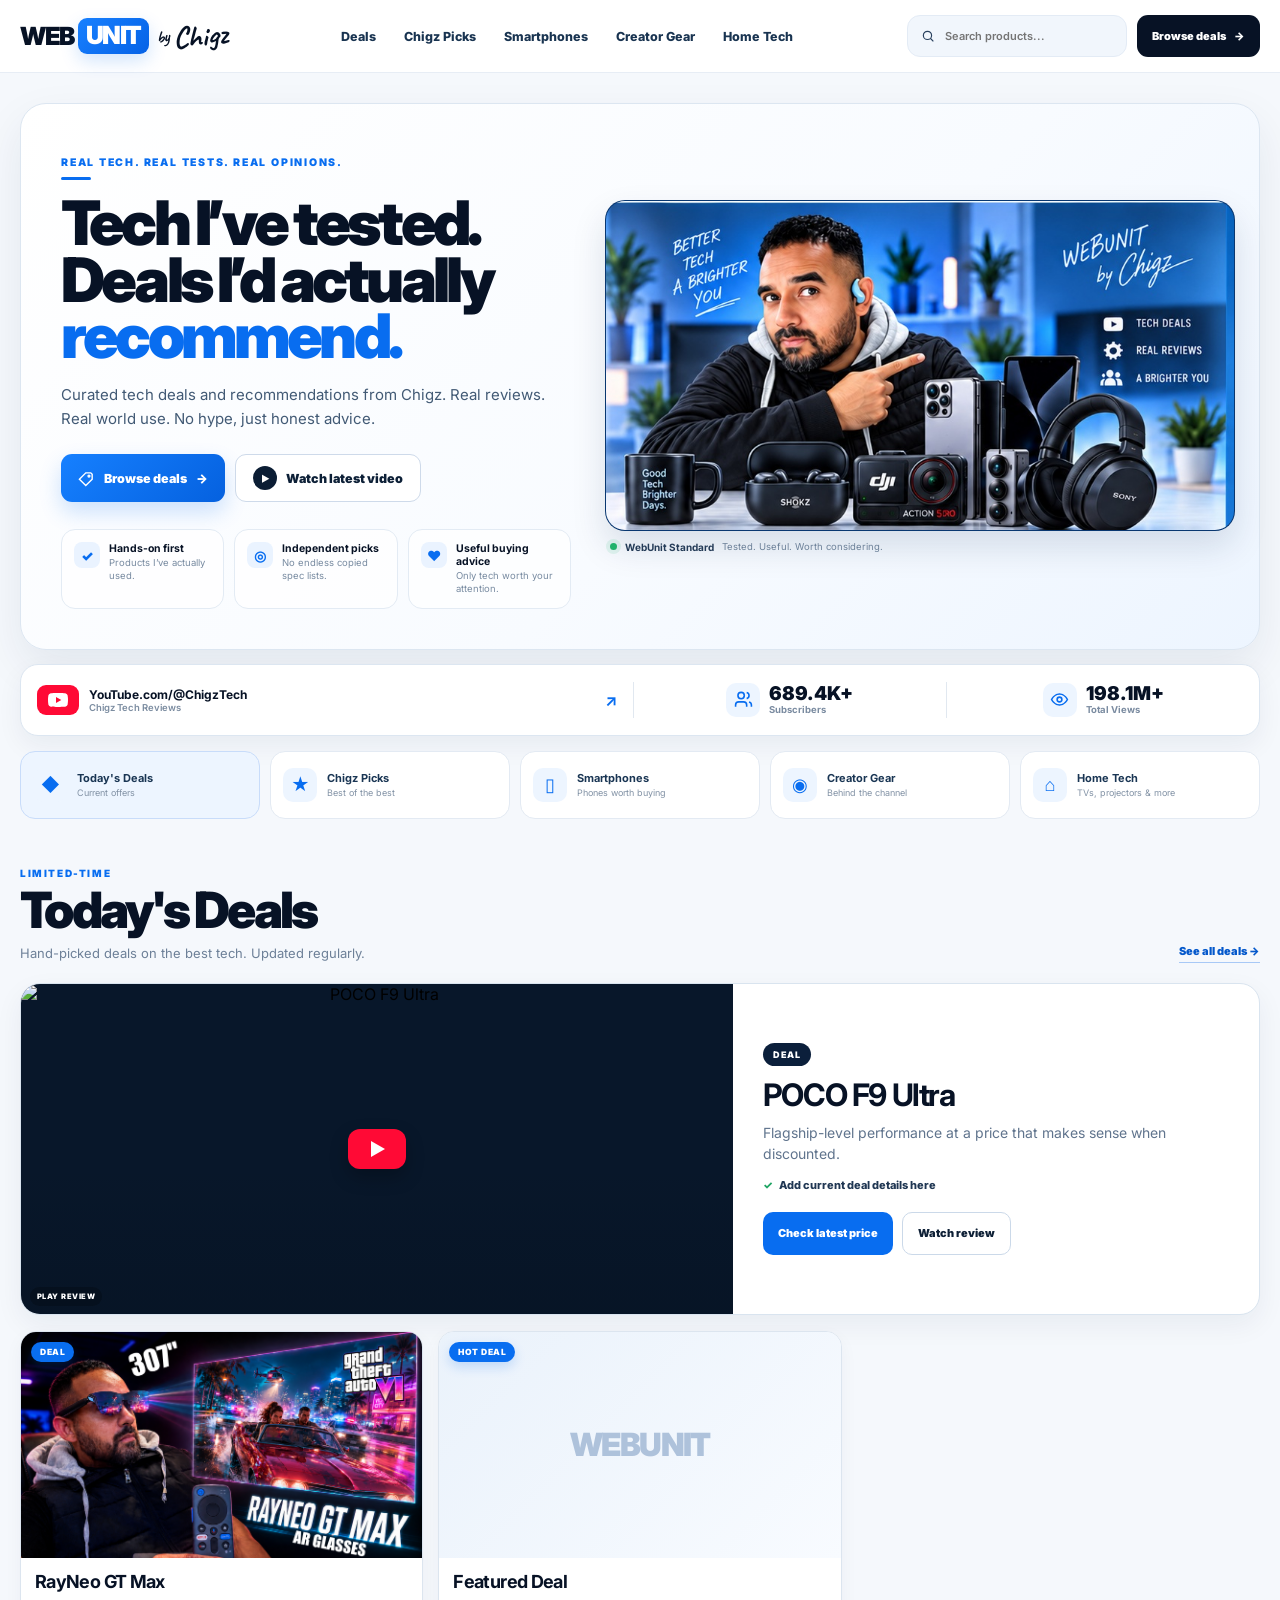
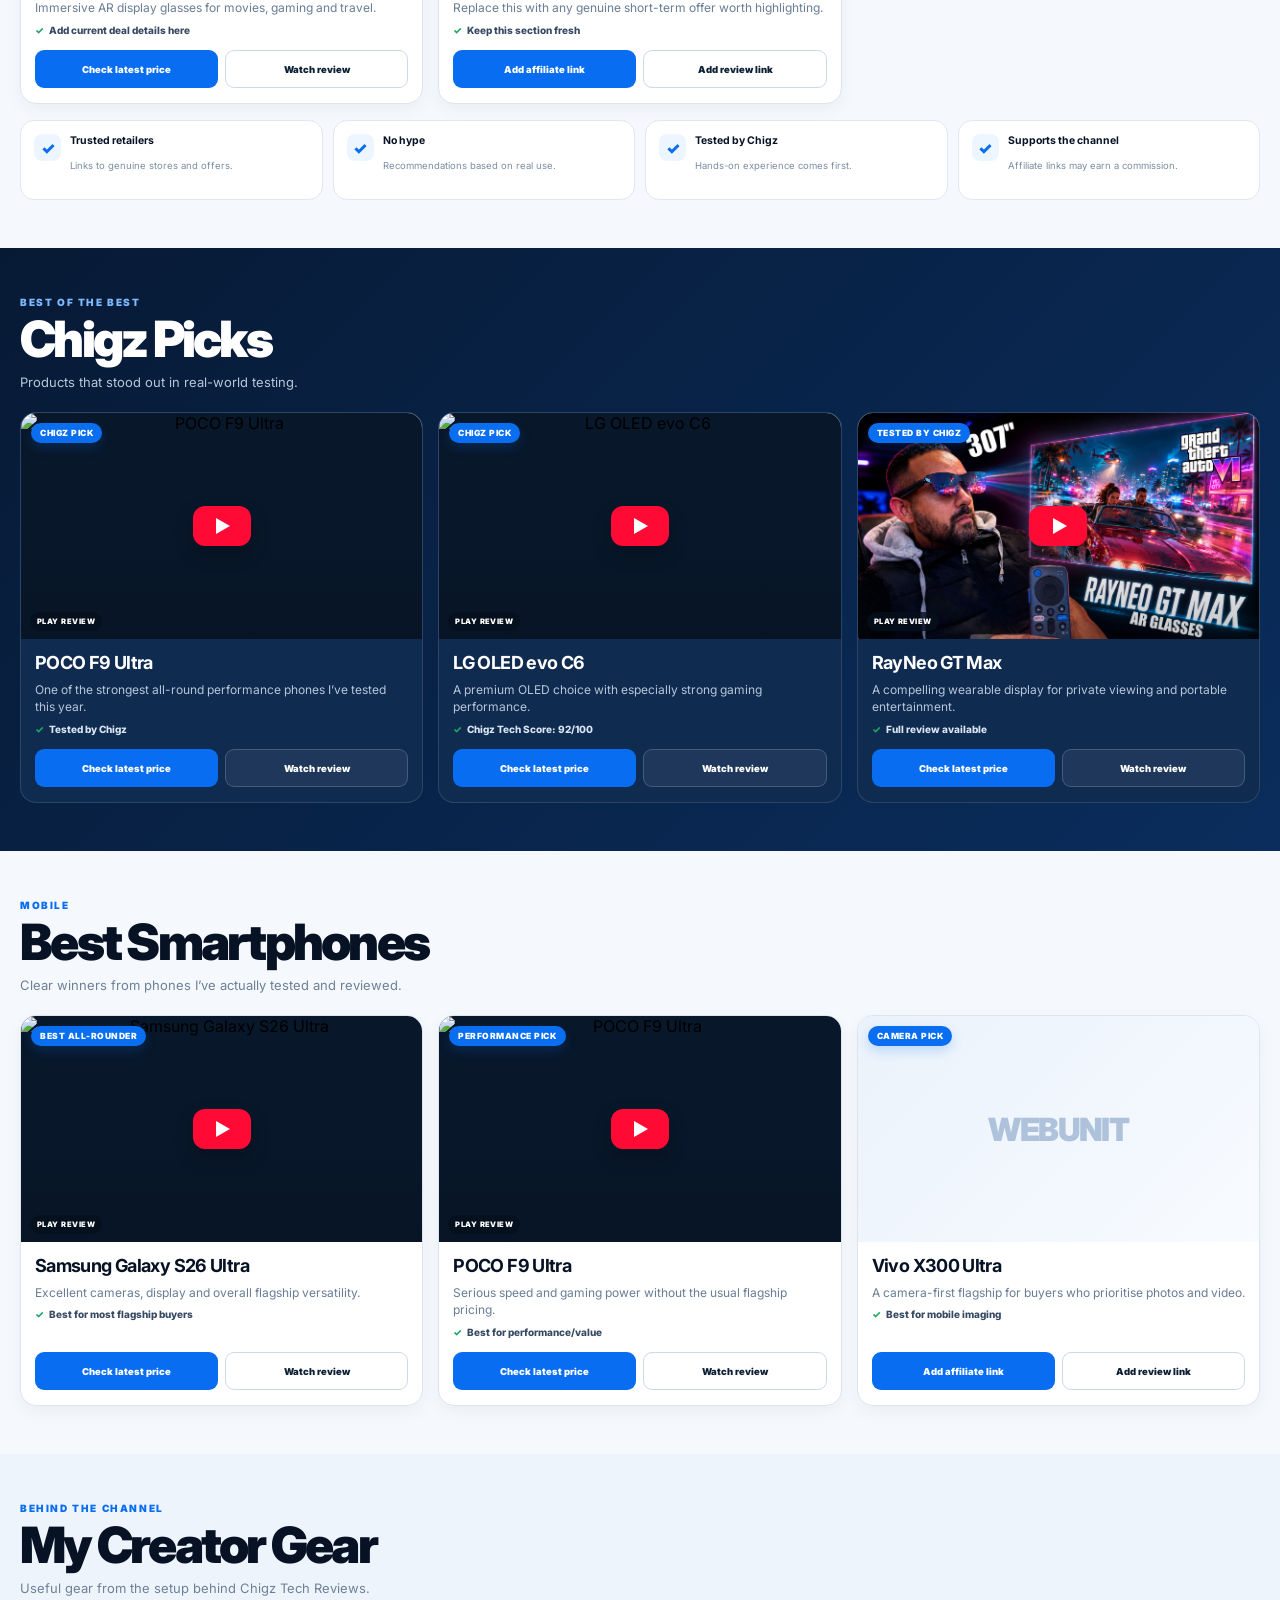
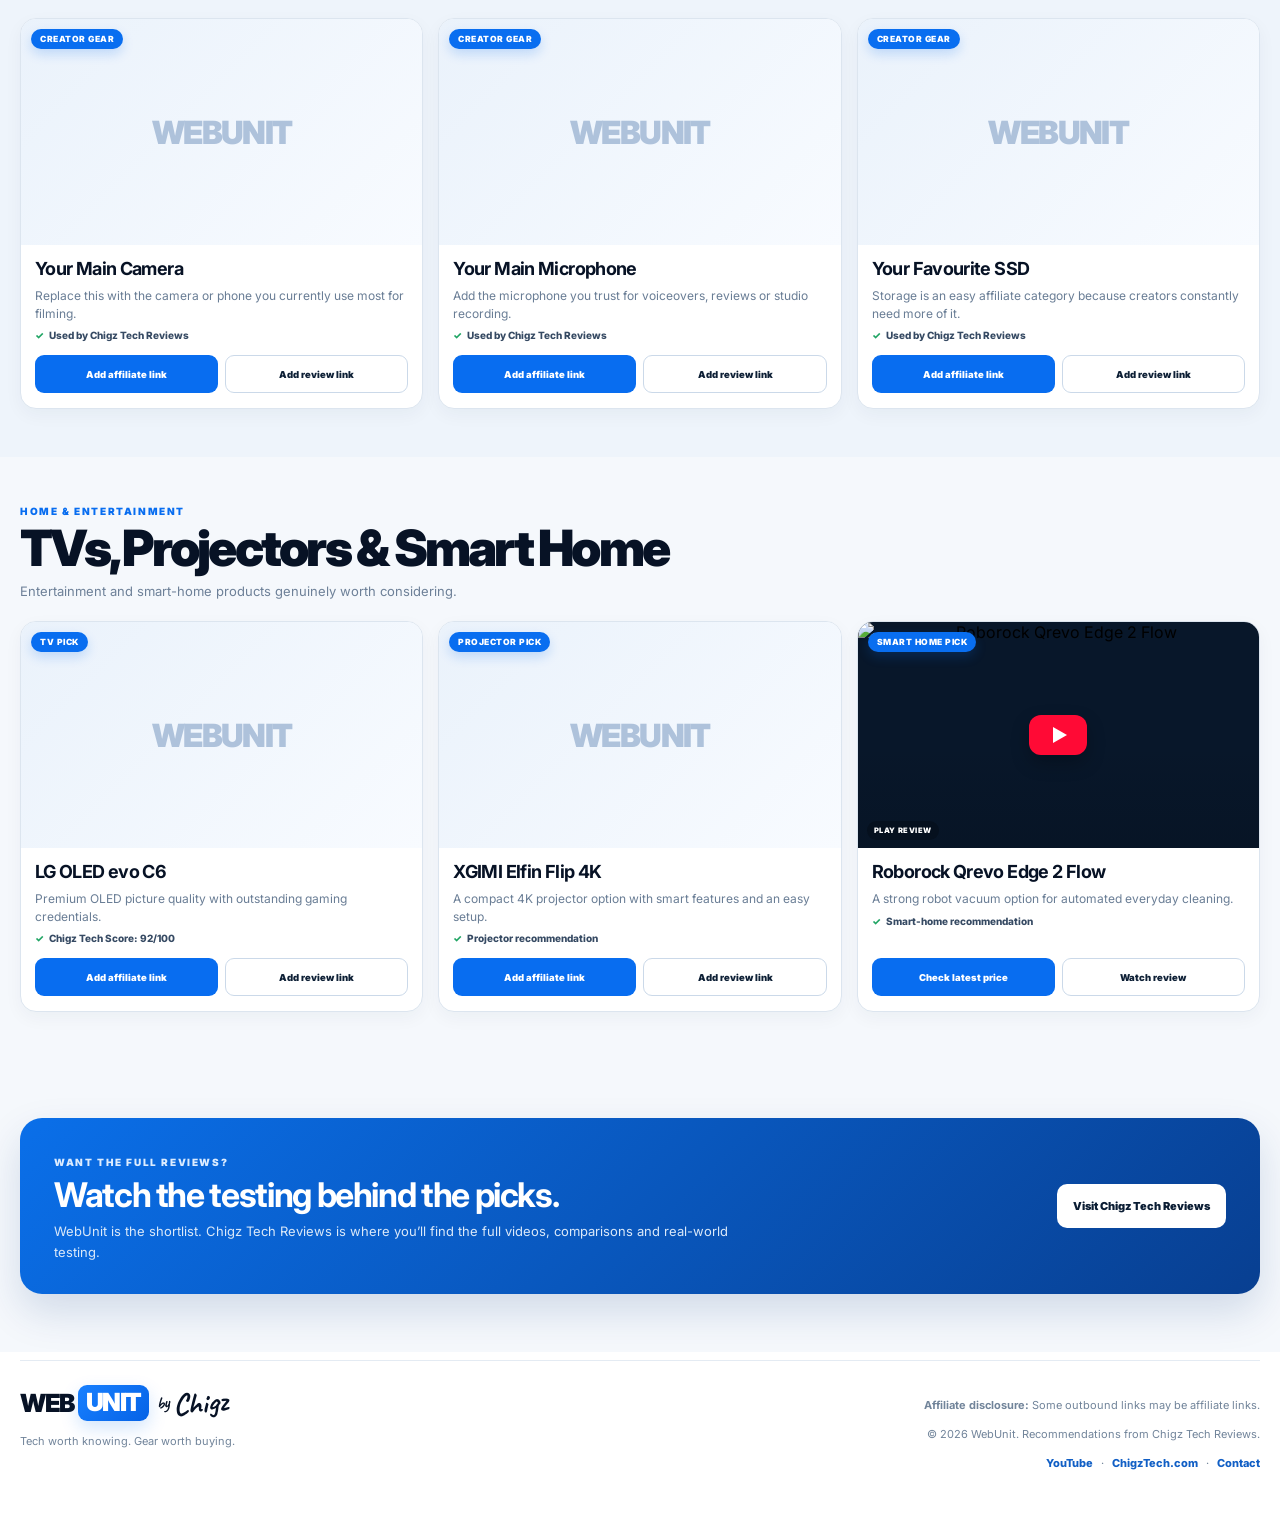
==== commit daec7b32: "Add files via upload" ====
--- a/index.html
+++ b/index.html
@@ -4,106 +4,276 @@
   <meta charset="utf-8">
   <meta name="viewport" content="width=device-width, initial-scale=1">
   <title>WebUnit by Chigz</title>
-  <meta id="meta-description" name="description" content="Tech I've tested. Deals I'd actually recommend. Curated by Chigz Tech Reviews.">
+  <meta id="meta-description" name="description" content="Independent tech picks, hands-on reviews and deals from Chigz Tech Reviews.">
   <link rel="icon" href="/favicon.svg" type="image/svg+xml">
   <link rel="preconnect" href="https://fonts.googleapis.com">
   <link rel="preconnect" href="https://fonts.gstatic.com" crossorigin>
   <link href="https://fonts.googleapis.com/css2?family=Caveat:wght@600;700&family=Inter:wght@400;500;600;700;800;900&display=swap" rel="stylesheet">
-  <link rel="stylesheet" href="style.css?v=20260905-exact-final1">
+  <link rel="stylesheet" href="style.css?v=20260905-newlayout1">
 </head>
 <body>
-<div class="site-frame">
+
 <header class="site-header">
-  <div class="wrap nav">
-    <a class="brand" href="#top" aria-label="WebUnit by Chigz">
-      <span class="brand-web">WEB</span><span class="brand-unit">UNIT</span><span class="brand-by">by</span><span class="brand-chigz">Chigz</span>
+  <div class="wrap header-row">
+    <a class="brand" href="#top" aria-label="WebUnit by Chigz home">
+      <span class="brand-web">WEB</span><span class="brand-unit">UNIT</span>
+      <span class="brand-by">by</span><span class="brand-chigz">Chigz</span>
     </a>
-    <nav class="nav-links" aria-label="Primary">
-      <a href="#deals">Deals</a><a href="#picks">Chigz Picks</a><a href="#phones">Smartphones</a><a href="#creator">Creator Gear</a><a href="#home-tech">Home Tech</a>
+
+    <nav class="desktop-nav" aria-label="Primary navigation">
+      <a href="#deals">Deals</a>
+      <a href="#picks">Chigz Picks</a>
+      <a href="#phones">Smartphones</a>
+      <a href="#creator">Creator Gear</a>
+      <a href="#home-tech">Home Tech</a>
     </nav>
-    <div class="nav-actions">
+
+    <div class="header-actions">
       <label class="search-box" aria-label="Search products">
-        <svg viewBox="0 0 24 24"><path d="m21 21-4.35-4.35m1.35-5.65A7 7 0 1 1 4 11a7 7 0 0 1 14 0Z"/></svg>
-        <input id="product-search" type="search" placeholder="Search for tech deals, products..." autocomplete="off">
+        <svg viewBox="0 0 24 24" aria-hidden="true"><path d="m21 21-4.35-4.35m1.35-5.65A7 7 0 1 1 4 11a7 7 0 0 1 14 0Z"/></svg>
+        <input id="product-search" type="search" placeholder="Search products..." autocomplete="off">
       </label>
-      <a class="nav-cta" href="#picks"><span>◆</span> Browse picks <b>→</b></a>
-      <button id="menu-btn" class="menu-btn" type="button" aria-label="Open menu" aria-expanded="false">☰</button>
+      <a class="header-cta" href="#deals">Browse deals <span>→</span></a>
+      <button class="menu-button" id="menu-button" type="button" aria-label="Open menu" aria-expanded="false">☰</button>
     </div>
   </div>
-  <div id="mobile-menu" class="mobile-menu">
-    <a href="#deals">Deals</a><a href="#picks">Chigz Picks</a><a href="#phones">Smartphones</a><a href="#creator">Creator Gear</a><a href="#home-tech">Home Tech</a>
+
+  <nav class="mobile-menu" id="mobile-menu" aria-label="Mobile navigation">
+    <a href="#deals">Deals</a>
+    <a href="#picks">Chigz Picks</a>
+    <a href="#phones">Smartphones</a>
+    <a href="#creator">Creator Gear</a>
+    <a href="#home-tech">Home Tech</a>
+  </nav>
+</header>
+
+<main id="top">
+
+  <!-- BRAND-NEW HERO: no overlaps, no floating elements -->
+  <section class="hero-section">
+    <div class="wrap">
+      <div class="hero-card">
+        <div class="hero-copy">
+          <span class="eyebrow" id="hero-eyebrow">REAL TECH. REAL TESTS. REAL OPINIONS.</span>
+
+          <h1>
+            <span id="hero-headline-1">Tech I’ve tested.</span><br>
+            <span id="hero-headline-2">Deals I’d actually <em>recommend.</em></span>
+          </h1>
+
+          <p id="hero-copy">Curated tech deals and recommendations from Chigz. Real reviews. Real-world use. No hype, just honest advice.</p>
+
+          <div class="hero-actions">
+            <a class="button button-primary" href="#deals">
+              <svg viewBox="0 0 24 24" aria-hidden="true"><path d="M20 13 11 22l-9-9L11 4h7l2 2v7Z"/><circle cx="15.5" cy="8.5" r="1.3"/></svg>
+              Browse deals
+              <span>→</span>
+            </a>
+            <a class="button button-secondary" id="hero-video-link" href="https://www.youtube.com/@ChigzTech" target="_blank" rel="noopener">
+              <span class="play-dot">▶</span>
+              Watch latest video
+            </a>
+          </div>
+
+          <div class="hero-proof">
+            <div>
+              <span class="proof-icon">✓</span>
+              <span><strong>Hands-on first</strong><small>Products I’ve actually used.</small></span>
+            </div>
+            <div>
+              <span class="proof-icon">◎</span>
+              <span><strong>Independent picks</strong><small>No endless copied spec lists.</small></span>
+            </div>
+            <div>
+              <span class="proof-icon">♥</span>
+              <span><strong>Useful buying advice</strong><small>Only tech worth your attention.</small></span>
+            </div>
+          </div>
+        </div>
+
+        <div class="hero-media">
+          <div class="hero-media-frame">
+            <img id="hero-image" src="images/hero-scene.jpg" alt="Chigz with recommended technology">
+          </div>
+          <div class="hero-media-caption">
+            <span class="caption-dot"></span>
+            <strong>WebUnit Standard</strong>
+            <span>Tested. Useful. Worth considering.</span>
+          </div>
+        </div>
+      </div>
+
+      <!-- STATS ARE THEIR OWN ROW: stable on every screen size -->
+      <div class="channel-bar">
+        <a class="channel-link" id="chigz-channel-link" href="https://YouTube.com/@ChigzTech" target="_blank" rel="noopener">
+          <span class="youtube-icon">
+            <svg viewBox="0 0 24 24" aria-hidden="true"><path d="M23.5 6.2a3 3 0 0 0-2.1-2.1C19.5 3.6 12 3.6 12 3.6s-7.5 0-9.4.5A3 3 0 0 0 .5 6.2 31 31 0 0 0 0 12a31 31 0 0 0 .5 5.8 3 3 0 0 0 2.1 2.1c1.9.5 9.4.5 9.4.5s7.5 0 9.4-.5a3 3 0 0 0 2.1-2.1A31 31 0 0 0 24 12a31 31 0 0 0-.5-5.8ZM9.6 15.7V8.3L16 12l-6.4 3.7Z"/></svg>
+          </span>
+          <span>
+            <strong id="channel-display-label">YouTube.com/@ChigzTech</strong>
+            <small>Chigz Tech Reviews</small>
+          </span>
+          <b>↗</b>
+        </a>
+
+        <div class="channel-divider"></div>
+
+        <a class="channel-stat" id="youtube-subs-link" href="https://www.youtube.com/@ChigzTech" target="_blank" rel="noopener">
+          <span class="channel-stat-icon">
+            <svg viewBox="0 0 24 24" aria-hidden="true"><path d="M16 21v-2a4 4 0 0 0-4-4H6a4 4 0 0 0-4 4v2"/><circle cx="9" cy="7" r="4"/><path d="M22 21v-2a4 4 0 0 0-3-3.87M16 3.13a4 4 0 0 1 0 7.75"/></svg>
+          </span>
+          <span><strong id="subscriber-count">689.4K+</strong><small>Subscribers</small></span>
+        </a>
+
+        <div class="channel-divider"></div>
+
+        <a class="channel-stat" id="youtube-views-link" href="https://www.youtube.com/@ChigzTech" target="_blank" rel="noopener">
+          <span class="channel-stat-icon">
+            <svg viewBox="0 0 24 24" aria-hidden="true"><path d="M2 12s3.5-7 10-7 10 7 10 7-3.5 7-10 7S2 12 2 12Z"/><circle cx="12" cy="12" r="3"/></svg>
+          </span>
+          <span><strong id="total-view-count">198.1M+</strong><small>Total Views</small></span>
+        </a>
+      </div>
+    </div>
+  </section>
+
+  <!-- SIMPLE CATEGORY TABS -->
+  <section class="category-section">
+    <div class="wrap category-row">
+      <a class="category active" href="#deals">
+        <span class="category-icon">◆</span><span><b>Today's Deals</b><small>Current offers</small></span>
+      </a>
+      <a class="category" href="#picks">
+        <span class="category-icon">★</span><span><b>Chigz Picks</b><small>Best of the best</small></span>
+      </a>
+      <a class="category" href="#phones">
+        <span class="category-icon">▯</span><span><b>Smartphones</b><small>Phones worth buying</small></span>
+      </a>
+      <a class="category" href="#creator">
+        <span class="category-icon">◉</span><span><b>Creator Gear</b><small>Behind the channel</small></span>
+      </a>
+      <a class="category" href="#home-tech">
+        <span class="category-icon">⌂</span><span><b>Home Tech</b><small>TVs, projectors & more</small></span>
+      </a>
+    </div>
+  </section>
+
+  <!-- DEALS: one featured deal + supporting deal cards -->
+  <section class="section deals-section" id="deals">
+    <div class="wrap">
+      <div class="section-head">
+        <div>
+          <span class="section-kicker" id="deals-kicker">LIMITED-TIME</span>
+          <h2 id="deals-title">Today's Deals</h2>
+          <p id="deals-description">Hand-picked deals on the best tech. Updated regularly.</p>
+        </div>
+        <a class="text-link" href="#all-deals">See all deals <span>→</span></a>
+      </div>
+
+      <div class="featured-deal" id="featured-deal"></div>
+      <div class="product-grid deals-grid" id="all-deals" data-category="deals"></div>
+
+      <div class="trust-grid">
+        <div><span>✓</span><strong>Trusted retailers</strong><small>Links to genuine stores and offers.</small></div>
+        <div><span>✓</span><strong>No hype</strong><small>Recommendations based on real use.</small></div>
+        <div><span>✓</span><strong>Tested by Chigz</strong><small>Hands-on experience comes first.</small></div>
+        <div><span>✓</span><strong>Supports the channel</strong><small>Affiliate links may earn a commission.</small></div>
+      </div>
+    </div>
+  </section>
+
+  <!-- CHIGZ PICKS gets a darker editorial treatment -->
+  <section class="section picks-section" id="picks">
+    <div class="wrap">
+      <div class="section-head section-head-light">
+        <div>
+          <span class="section-kicker" id="picks-kicker">BEST OF THE BEST</span>
+          <h2 id="picks-title">Chigz Picks</h2>
+          <p id="picks-description">Products that stood out in real-world testing.</p>
+        </div>
+      </div>
+      <div class="product-grid dark-grid" data-category="picks"></div>
+    </div>
+  </section>
+
+  <section class="section" id="phones">
+    <div class="wrap">
+      <div class="section-head">
+        <div>
+          <span class="section-kicker" id="phones-kicker">MOBILE</span>
+          <h2 id="phones-title">Best Smartphones</h2>
+          <p id="phones-description">Clear winners from phones I’ve actually tested and reviewed.</p>
+        </div>
+      </div>
+      <div class="product-grid" data-category="phones"></div>
+    </div>
+  </section>
+
+  <section class="section subtle-section" id="creator">
+    <div class="wrap">
+      <div class="section-head">
+        <div>
+          <span class="section-kicker" id="creator-kicker">BEHIND THE CHANNEL</span>
+          <h2 id="creator-title">My Creator Gear</h2>
+          <p id="creator-description">Useful gear from the setup behind Chigz Tech Reviews.</p>
+        </div>
+      </div>
+      <div class="product-grid" data-category="creator"></div>
+    </div>
+  </section>
+
+  <section class="section" id="home-tech">
+    <div class="wrap">
+      <div class="section-head">
+        <div>
+          <span class="section-kicker" id="home-kicker">HOME & ENTERTAINMENT</span>
+          <h2 id="home-title">TVs, Projectors & Smart Home</h2>
+          <p id="home-description">Entertainment and smart-home products genuinely worth considering.</p>
+        </div>
+      </div>
+      <div class="product-grid" data-category="home"></div>
+    </div>
+  </section>
+
+  <section class="review-cta">
+    <div class="wrap">
+      <div class="review-cta-card">
+        <div>
+          <span id="reviews-kicker">WANT THE FULL REVIEWS?</span>
+          <h2 id="reviews-title">Watch the testing behind the picks.</h2>
+          <p id="reviews-description">WebUnit is the shortlist. Chigz Tech Reviews is where you’ll find the full videos, comparisons and real-world testing.</p>
+        </div>
+        <a id="youtube-cta" href="https://www.youtube.com/@ChigzTech" target="_blank" rel="noopener">Visit Chigz Tech Reviews <span>↗</span></a>
+      </div>
+    </div>
+  </section>
+
+</main>
+
+<footer>
+  <div class="wrap footer-grid">
+    <div>
+      <a class="brand footer-brand" href="#top">
+        <span class="brand-web">WEB</span><span class="brand-unit">UNIT</span>
+        <span class="brand-by">by</span><span class="brand-chigz">Chigz</span>
+      </a>
+      <p id="footer-tagline">Tech worth knowing. Gear worth buying.</p>
+    </div>
+
+    <div class="footer-copy">
+      <p><strong>Affiliate disclosure:</strong> <span id="affiliate-disclosure">Some outbound links may be affiliate links.</span></p>
+      <p>© <span id="year"></span> WebUnit. <span id="footer-credit">Recommendations from Chigz Tech Reviews.</span></p>
+      <p class="footer-links">
+        <a id="footer-youtube" href="https://www.youtube.com/@ChigzTech" target="_blank" rel="noopener">YouTube</a>
+        <span>·</span>
+        <a id="footer-chigztech" href="https://chigztech.com" target="_blank" rel="noopener">ChigzTech.com</a>
+        <span>·</span>
+        <a id="footer-contact" href="mailto:hello@webunit.co.uk">Contact</a>
+      </p>
+    </div>
   </div>
-</header>
-
-<main id="top">
-<section class="hero">
-  <div class="hero-shell wrap">
-    <div class="hero-copy">
-      <span class="hero-kicker" id="hero-eyebrow">REAL TECH. REAL TESTS. REAL OPINIONS.</span>
-      <h1><span id="hero-headline-1">Tech I’ve tested.</span><br><span id="hero-headline-2">Deals I’d actually <em>recommend.</em></span></h1>
-      <p id="hero-copy">Curated tech deals and recommendations from Chigz. Real reviews. Real world use. No hype, just honest advice.</p>
-      <div class="hero-actions">
-        <a class="primary-btn" href="#picks"><span>◆</span> Browse picks <b>→</b></a>
-        <a class="secondary-btn" id="hero-video-link" href="https://www.youtube.com/@ChigzTech" target="_blank" rel="noopener"><span>▶</span> Watch latest video</a>
-      </div>
-      <div class="hero-proof">
-        <div><span>✓</span><b>Tested by me.</b><small>Not just specs.</small></div>
-        <div><span>👥</span><b>Real recommendations</b><small>For real people.</small></div>
-        <div><span>♥</span><b>Smarter tech</b><small>For a better life.</small></div>
-      </div>
-    </div>
-    <div class="hero-scene"><img src="images/hero-scene.jpg" alt="Chigz with recommended tech"></div>
-
-    <div class="stats-panel">
-      <a class="channel-stat" id="chigz-channel-link" href="https://YouTube.com/@ChigzTech" target="_blank" rel="noopener">
-        <svg viewBox="0 0 24 24"><path d="M23.5 6.2a3 3 0 0 0-2.1-2.1C19.5 3.6 12 3.6 12 3.6s-7.5 0-9.4.5A3 3 0 0 0 .5 6.2 31 31 0 0 0 0 12a31 31 0 0 0 .5 5.8 3 3 0 0 0 2.1 2.1c1.9.5 9.4.5 9.4.5s7.5 0 9.4-.5a3 3 0 0 0 2.1-2.1A31 31 0 0 0 24 12a31 31 0 0 0-.5-5.8ZM9.6 15.7V8.3L16 12l-6.4 3.7Z"/></svg>
-        <strong id="channel-display-label">YouTube.com/@ChigzTech</strong><span>↗</span>
-      </a>
-      <span class="stat-divider"></span>
-      <a class="stat" id="youtube-subs-link" href="https://www.youtube.com/@ChigzTech" target="_blank" rel="noopener"><span class="stat-icon">👥</span><span><strong id="subscriber-count">689.4K+</strong><small>Subscribers</small></span></a>
-      <span class="stat-divider"></span>
-      <a class="stat" id="youtube-views-link" href="https://www.youtube.com/@ChigzTech" target="_blank" rel="noopener"><span class="stat-icon eye">◉</span><span><strong id="total-view-count">198.1M+</strong><small>Total Views</small></span></a>
-    </div>
-  </div>
-</section>
-
-<section class="category-strip">
-  <div class="wrap category-row">
-    <a class="category active" href="#deals"><span>◆</span><b>Today's Deals</b></a>
-    <a class="category" href="#picks"><span>★</span><b>Chigz Picks</b></a>
-    <a class="category" href="#phones"><span>▯</span><b>Smartphones</b></a>
-    <a class="category" href="#creator"><span>◉</span><b>Creator Gear</b></a>
-    <a class="category" href="#home-tech"><span>⌂</span><b>Home Tech</b></a>
-    <div class="quote-card"><span class="quote-mark">“</span><span>Real tech.<br>Real people. A brighter you.</span><strong>— Chigz</strong></div>
-  </div>
-</section>
-
-<section class="section deals-section" id="deals">
-  <div class="wrap">
-    <div class="section-head">
-      <div><span class="section-kicker" id="deals-kicker">LIMITED-TIME</span><div class="section-title-row"><h2 id="deals-title">Today's Deals</h2><p id="deals-description">Hand-picked deals on the best tech. Updated regularly.</p></div></div>
-      <a class="view-all" href="#deals-grid">View all deals <span>→</span></a>
-    </div>
-    <div class="product-grid deals-grid" id="deals-grid" data-category="deals"></div>
-    <div class="trust-strip">
-      <div><span>🛡️</span><b>Genuine deals from trusted retailers</b></div>
-      <div><span>🤝</span><b>No hype, just honest recommendations</b></div>
-      <div><span>📦</span><b>Products I’ve tested and use</b></div>
-      <div><span>♥</span><b>Supporting the channel helps a lot</b></div>
-      <div class="thanks"><span>Thanks for<br>the support!</span><strong>— Chigz ♥</strong></div>
-    </div>
-  </div>
-</section>
-
-<section class="section alt" id="picks"><div class="wrap"><div class="section-head"><div><span class="section-kicker" id="picks-kicker">BEST OF THE BEST</span><h2 id="picks-title">Chigz Picks</h2></div><p id="picks-description">Products that stood out in real-world testing.</p></div><div class="product-grid" data-category="picks"></div></div></section>
-<section class="section" id="phones"><div class="wrap"><div class="section-head"><div><span class="section-kicker" id="phones-kicker">MOBILE</span><h2 id="phones-title">Best Smartphones</h2></div><p id="phones-description">Clear winners from phones I’ve actually tested and reviewed.</p></div><div class="product-grid" data-category="phones"></div></div></section>
-<section class="section alt" id="creator"><div class="wrap"><div class="section-head"><div><span class="section-kicker" id="creator-kicker">BEHIND THE CHANNEL</span><h2 id="creator-title">My Creator Gear</h2></div><p id="creator-description">Useful gear from the setup behind Chigz Tech Reviews.</p></div><div class="product-grid" data-category="creator"></div></div></section>
-<section class="section" id="home-tech"><div class="wrap"><div class="section-head"><div><span class="section-kicker" id="home-kicker">HOME & ENTERTAINMENT</span><h2 id="home-title">TVs, Projectors & Smart Home</h2></div><p id="home-description">Entertainment and smart-home products genuinely worth considering.</p></div><div class="product-grid" data-category="home"></div></div></section>
-
-<section class="cta"><div class="wrap cta-card"><div><span id="reviews-kicker">WANT THE FULL REVIEWS?</span><h2 id="reviews-title">Watch the testing behind the picks.</h2><p id="reviews-description">WebUnit is the shortlist. Chigz Tech Reviews is where you’ll find the full videos, comparisons and real-world testing.</p></div><a id="youtube-cta" href="https://www.youtube.com/@ChigzTech" target="_blank" rel="noopener">Visit Chigz Tech Reviews ↗</a></div></section>
-</main>
-
-<footer><div class="wrap footer-grid"><div><a class="brand footer-brand" href="#top"><span class="brand-web">WEB</span><span class="brand-unit">UNIT</span><span class="brand-by">by</span><span class="brand-chigz">Chigz</span></a><p id="footer-tagline">Tech worth knowing. Gear worth buying.</p></div><div class="footer-copy"><p><strong>Affiliate disclosure:</strong> <span id="affiliate-disclosure">Some outbound links may be affiliate links.</span></p><p>© <span id="year"></span> WebUnit. <span id="footer-credit">Recommendations from Chigz Tech Reviews.</span></p><p class="footer-links"><a id="footer-youtube" href="https://www.youtube.com/@ChigzTech" target="_blank" rel="noopener">YouTube</a><span>·</span><a id="footer-chigztech" href="https://chigztech.com" target="_blank" rel="noopener">ChigzTech.com</a><span>·</span><a id="footer-contact" href="mailto:hello@webunit.co.uk">Contact</a></p></div></div></footer>
-</div>
-<script src="app.js?v=20260905-exact-final1"></script>
-</body></html>+</footer>
+
+<script src="app.js?v=20260905-newlayout1"></script>
+</body>
+</html>
--- a/style.css
+++ b/style.css
@@ -1,19 +1,274 @@
-:root{--ink:#071225;--muted:#61758f;--blue:#0b76f8;--blue2:#0863df;--line:#dce6f2;--soft:#f2f7fd;--alt:#f9fbfe}
-*{box-sizing:border-box}html{scroll-behavior:smooth}body{margin:0;font-family:Inter,Arial,sans-serif;color:var(--ink);background:linear-gradient(135deg,#075ec9,#0d89ff);-webkit-font-smoothing:antialiased}a{color:inherit}.site-frame{max-width:1420px;margin:8px auto;background:#fff;border:2px solid rgba(255,255,255,.75);border-radius:16px;overflow:hidden;box-shadow:0 22px 70px rgba(2,38,86,.24)}.wrap{width:min(1320px,calc(100% - 42px));margin:0 auto}
-/* header */
-.site-header{position:sticky;top:0;z-index:90;background:rgba(255,255,255,.98);border-bottom:1px solid #e8eef5;backdrop-filter:blur(15px)}.nav{min-height:64px;display:grid;grid-template-columns:auto 1fr auto;align-items:center;gap:26px}.brand{display:inline-flex;align-items:center;text-decoration:none;white-space:nowrap}.brand-web{font-size:27px;font-weight:900;letter-spacing:-.06em}.brand-unit{margin-left:4px;padding:2px 8px 4px;border-radius:8px;background:linear-gradient(135deg,#1d80ff,#0763e7);color:#fff;font-size:27px;font-weight:900;letter-spacing:-.06em;box-shadow:0 6px 15px rgba(11,118,248,.18)}.brand-by{margin-left:7px;font-family:Caveat,cursive;font-size:17px;font-weight:700;transform:rotate(-5deg)}.brand-chigz{margin-left:3px;font-family:Caveat,cursive;font-size:30px;font-weight:700;line-height:1;transform:rotate(-5deg)}.nav-links{display:flex;justify-content:center;gap:28px}.nav-links a{text-decoration:none;font-size:12px;font-weight:800;color:#17314f}.nav-links a:hover{color:var(--blue)}.nav-actions{display:flex;align-items:center;gap:10px}.search-box{width:260px;height:42px;display:flex;align-items:center;gap:8px;padding:0 13px;border:1px solid #dfebf8;border-radius:13px;background:#eff6fd}.search-box svg{width:17px;height:17px;fill:none;stroke:#29405d;stroke-width:2}.search-box input{width:100%;border:0;outline:0;background:transparent;font:600 11px Inter;color:#203753}.search-box input::placeholder{color:#8da0b7}.nav-cta{height:42px;padding:0 16px;display:inline-flex;align-items:center;gap:8px;border-radius:10px;background:linear-gradient(135deg,#1881ff,#0764e7);color:#fff;text-decoration:none;font-size:11px;font-weight:900}.menu-btn{display:none;width:42px;height:42px;border:1px solid #dbe5f0;background:#fff;border-radius:10px;font-size:21px}.mobile-menu{display:none}
-/* hero */
-.hero{background:linear-gradient(90deg,#fff 0%,#f7fbff 42%,#dceeff 100%)}.hero-shell{position:relative;min-height:500px;display:grid;grid-template-columns:44% 56%;align-items:stretch}.hero-copy{position:relative;z-index:4;padding:34px 16px 88px 0;display:flex;flex-direction:column;justify-content:center}.hero-copy::after{content:"";position:absolute;z-index:-1;top:0;right:-115px;bottom:0;width:200px;background:linear-gradient(90deg,rgba(255,255,255,.97),rgba(255,255,255,0));pointer-events:none}.hero-kicker{display:inline-block;color:#0a6fe9;font-size:11px;font-weight:900;letter-spacing:.18em;text-transform:uppercase}.hero-kicker::after{content:"";display:block;width:30px;height:3px;border-radius:3px;background:var(--blue);margin-top:8px}.hero h1{margin:13px 0 0;font-size:clamp(48px,4.5vw,64px);line-height:.91;letter-spacing:-.063em;font-weight:900;max-width:560px}.hero h1 em{font-style:normal;color:#0864df}.hero-copy>p{max-width:520px;margin:14px 0 0;color:#2e4868;font-size:14.5px;line-height:1.5}.hero-actions{display:flex;gap:10px;flex-wrap:wrap;margin-top:19px}.primary-btn,.secondary-btn{min-height:46px;padding:0 17px;display:inline-flex;align-items:center;justify-content:center;gap:9px;border-radius:10px;text-decoration:none;font-size:12.5px;font-weight:900}.primary-btn{background:linear-gradient(135deg,#1880ff,#0763e6);color:#fff;box-shadow:0 10px 22px rgba(11,118,248,.19)}.secondary-btn{background:#fff;border:1px solid #cbd9e9;color:#0b1a2e}.hero-proof{display:grid;grid-template-columns:repeat(3,1fr);margin-top:18px;padding-top:11px;border-top:1px solid #d7e2ee}.hero-proof>div{display:grid;grid-template-columns:auto 1fr;grid-template-rows:auto auto;column-gap:7px;padding:0 10px}.hero-proof>div:first-child{padding-left:0}.hero-proof>div+div{border-left:1px solid #dce6f1}.hero-proof span{grid-row:1/3;color:#0871ef;font-size:18px}.hero-proof b{font-size:9.5px}.hero-proof small{font-size:8.5px;color:#74869c}.hero-scene{position:relative;overflow:hidden;min-width:0}.hero-scene img{width:100%;height:100%;object-fit:cover;object-position:center;display:block}.stats-panel{position:absolute;z-index:12;left:50%;bottom:18px;transform:translateX(-50%);width:min(760px,64%);min-height:58px;padding:9px 15px;display:grid;grid-template-columns:1.45fr auto .76fr auto .76fr;align-items:center;gap:13px;border:1px solid #d3dfed;border-radius:14px;background:rgba(255,255,255,.97);box-shadow:0 12px 28px rgba(5,37,82,.14);backdrop-filter:blur(10px)}.channel-stat,.stat{display:flex;align-items:center;text-decoration:none;min-width:0}.channel-stat{gap:8px}.channel-stat svg{width:42px;height:30px;fill:#ff0d39;flex:0 0 auto}.channel-stat strong{font-size:11.5px;white-space:nowrap;overflow:hidden;text-overflow:ellipsis}.channel-stat>span:last-child{color:#0b75ee;font-size:11px}.stat-divider{width:1px;height:31px;background:#dce5ef}.stat{gap:8px;justify-content:center}.stat-icon{font-size:20px;color:#0873f2}.stat-icon.eye{font-size:25px}.stat>span:last-child{display:flex;flex-direction:column;gap:1px}.stat strong{font-size:18px;line-height:1;font-weight:900}.stat small{font-size:9px;color:#78899d;font-weight:700}
-/* categories */
-.category-strip{padding:10px 0 12px;background:#fff;border-bottom:1px solid #e9eff6}.category-row{display:grid;grid-template-columns:repeat(5,1fr) 1.35fr;gap:9px}.category,.quote-card{min-height:62px;border-radius:12px;background:#f1f7fd;border:1px solid #e9f0f8}.category{padding:8px;display:flex;align-items:center;justify-content:center;gap:9px;text-decoration:none;color:#17314f;font-size:11.5px;font-weight:800}.category span{font-size:20px;color:#0d72ef}.category.active{background:linear-gradient(135deg,#1680ff,#0863e7);color:#fff;box-shadow:0 8px 18px rgba(11,118,248,.18)}.category.active span{color:#fff}.quote-card{display:grid;grid-template-columns:auto 1fr auto;align-items:center;gap:6px;padding:8px 10px}.quote-mark{font:40px/1 Georgia,serif;color:#c8d9ef}.quote-card>span:nth-child(2){font-size:9.5px;line-height:1.25;color:#637895}.quote-card strong{font-family:Caveat,cursive;font-size:20px;transform:rotate(-5deg);white-space:nowrap}
-/* section */
-.section{padding:18px 0 38px}.deals-section{padding-top:12px}.alt{background:#f9fbfe;border-top:1px solid #eef2f6;border-bottom:1px solid #eef2f6}.section-head{display:flex;align-items:flex-end;justify-content:space-between;gap:24px;margin-bottom:12px;position:relative}.section-kicker{font-size:9.5px;font-weight:900;letter-spacing:.18em;color:#0c6dea}.section-title-row{display:flex;align-items:flex-end;gap:13px}.section-head h2,.section-title-row h2{margin:5px 0 0;font-size:clamp(34px,3.3vw,44px);line-height:.98;letter-spacing:-.055em;font-weight:900}.section-head>p,.section-title-row p{max-width:480px;margin:0 0 3px;color:#72839a;font-size:11.5px;line-height:1.5}.view-all{min-height:36px;padding:0 14px;display:inline-flex;align-items:center;gap:7px;border:1px solid #cbdcf2;border-radius:9px;color:#0c6de8;text-decoration:none;font-size:10px;font-weight:900}
-/* products */
-.product-grid{display:grid;grid-template-columns:repeat(auto-fit,minmax(230px,1fr));gap:12px}.deals-grid{grid-template-columns:repeat(auto-fit,minmax(250px,1fr))}.product-card{display:flex;flex-direction:column;overflow:hidden;background:#fff;border:1px solid #d8e5f3;border-radius:12px;box-shadow:0 5px 14px rgba(14,39,73,.05);transition:.2s ease}.product-card:hover{transform:translateY(-2px);box-shadow:0 13px 28px rgba(14,39,73,.09)}.product-image{position:relative;aspect-ratio:16/9;overflow:hidden;background:linear-gradient(135deg,#edf4ff,#f8fbff);display:flex;align-items:center;justify-content:center}.product-image img{width:100%;height:100%;object-fit:cover;display:block}.product-placeholder{font-size:36px;font-weight:900;color:#b3c7e4;letter-spacing:-.06em}.product-body{padding:10px 12px 11px;display:flex;flex-direction:column;gap:5px;flex:1}.badge{align-self:flex-start;margin-top:-21px;position:relative;z-index:4;padding:4px 9px;border-radius:999px;background:#126fed;color:#fff;font-size:8px;font-weight:900;letter-spacing:.08em;text-transform:uppercase;box-shadow:0 4px 10px rgba(18,111,237,.18)}.product-card h3{margin:0;font-size:16.5px;line-height:1.12;letter-spacing:-.035em;font-weight:900}.product-card p{margin:0;color:#687b93;font-size:11px;line-height:1.42}.product-meta{display:inline-flex;align-items:center;min-height:14px;color:#36445a;font-size:9px;font-weight:800}.product-meta:not(:empty)::before{content:"✓";margin-right:5px;color:#15a35d;font-weight:900}.product-actions{display:grid;grid-template-columns:1fr;gap:5px;margin-top:auto;padding-top:2px}.product-actions a{min-height:32px;padding:0 8px;display:flex;align-items:center;justify-content:center;border-radius:7px;text-decoration:none;font-size:9px;font-weight:900}.buy-link{background:linear-gradient(135deg,#1880ff,#0863e7);color:#fff}.review-link{border:1px solid #c9daf0;background:#fff;color:#15263e}.empty-state{padding:18px;border:1px dashed #cfdaea;border-radius:12px;background:#fff;color:#70819a}
-.youtube-media{position:relative;width:100%;height:100%;display:block;padding:0;border:0;overflow:hidden;background:#0c1525;cursor:pointer}.youtube-media img{width:100%;height:100%;object-fit:cover;display:block}.youtube-media::after{content:"";position:absolute;inset:0;background:linear-gradient(180deg,transparent 56%,rgba(5,13,25,.24));pointer-events:none}.youtube-play{position:absolute;left:50%;top:50%;z-index:5;width:56px;height:39px;transform:translate(-50%,-50%);display:grid;place-items:center;border-radius:11px;background:#ff0d39;box-shadow:0 7px 18px rgba(0,0,0,.28)}.youtube-play-triangle{width:0;height:0;border-top:8px solid transparent;border-bottom:8px solid transparent;border-left:14px solid #fff;margin-left:3px}.youtube-play-label{position:absolute;left:8px;bottom:7px;z-index:5;padding:4px 7px;border-radius:999px;background:rgba(6,16,30,.84);color:#fff;font-size:7px;font-weight:900;letter-spacing:.08em;text-transform:uppercase}.youtube-iframe{width:100%;height:100%;border:0;display:block;background:#000}
-/* trust */
-.trust-strip{margin-top:10px;padding-top:7px;display:grid;grid-template-columns:1.15fr 1.25fr 1.1fr 1.1fr .9fr;border-top:1px solid #e4ebf4}.trust-strip>div{min-height:45px;padding:0 9px;display:flex;align-items:center;justify-content:center;gap:7px;color:#52667f;font-size:9px;text-align:center}.trust-strip>div+div{border-left:1px solid #e1e8f0}.trust-strip span{font-size:16px;color:#0c72ef}.thanks{font-family:Caveat,cursive!important;line-height:.9!important;gap:5px!important;color:#0c3478!important}.thanks span{font-size:17px!important;color:#0c3478!important}.thanks strong{font-size:19px;transform:rotate(-4deg)}
-/* lower */
-.cta{padding:50px 0}.cta-card{display:flex;align-items:center;justify-content:space-between;gap:30px;padding:30px 32px;border-radius:18px;background:linear-gradient(135deg,#126fe9,#0a459e);color:#fff}.cta-card>div>span{font-size:10px;font-weight:900;letter-spacing:.16em;color:#dcecff}.cta-card h2{margin:8px 0 9px;font-size:33px;line-height:1;letter-spacing:-.04em}.cta-card p{max-width:700px;margin:0;color:#dce9f9;font-size:13px;line-height:1.55}.cta-card>a{flex:0 0 auto;padding:12px 16px;border-radius:9px;background:#fff;color:#0b1a2e;text-decoration:none;font-size:11.5px;font-weight:900}footer{padding:8px 0 38px}.footer-grid{display:grid;grid-template-columns:1fr 1.6fr;gap:30px;padding-top:20px;border-top:1px solid #e5ebf2}.footer-grid p{color:#728197;font-size:11px;line-height:1.6}.footer-copy{text-align:right}.footer-links{display:flex;justify-content:flex-end;gap:8px;flex-wrap:wrap}.footer-links a{text-decoration:none;font-weight:800;color:#145fc9}.product-card.search-hidden{display:none!important}
-@media(max-width:1100px){.nav-links{display:none}.menu-btn{display:inline-grid;place-items:center}.nav{grid-template-columns:auto 1fr}.nav-actions{justify-self:end}.hero-shell{grid-template-columns:48% 52%}.hero h1{font-size:49px}.category-row{grid-template-columns:repeat(3,1fr)}.quote-card{grid-column:span 3}.trust-strip{grid-template-columns:repeat(2,1fr)}.thanks{grid-column:span 2}.deals-grid{grid-template-columns:repeat(2,1fr)}}
-@media(max-width:760px){body{background:#fff}.site-frame{margin:0;border:0;border-radius:0;box-shadow:none}.wrap{width:calc(100% - 24px)}.site-header{position:relative}.nav{min-height:66px}.search-box,.nav-cta{display:none}.brand-web,.brand-unit{font-size:21px}.brand-by{font-size:15px}.brand-chigz{font-size:25px}.mobile-menu.open{display:grid;padding:9px 12px 13px;background:#fff;border-top:1px solid #edf2f8}.mobile-menu a{padding:11px 4px;text-decoration:none;font-size:14px;font-weight:800;color:#17314f;border-bottom:1px solid #f0f3f7}.hero-shell{min-height:0;display:flex;flex-direction:column;width:100%}.hero-copy{order:1;padding:25px 24px 18px;background:linear-gradient(180deg,#f9fcff,#eef6ff)}.hero-copy::after{display:none}.hero-kicker{font-size:10px;line-height:1.35}.hero h1{font-size:39px;line-height:.94;max-width:none}.hero h1 em{color:#0757c7}.hero-copy>p{font-size:14px;line-height:1.55;margin-top:12px}.hero-actions{display:grid;grid-template-columns:1fr;gap:8px;margin-top:15px}.primary-btn,.secondary-btn{width:100%;min-height:44px;font-size:12.5px}.hero-proof{display:none}.hero-scene{order:2;height:255px}.hero-scene img{object-fit:cover;object-position:center}.stats-panel{order:3;position:relative;left:auto;bottom:auto;transform:none;width:calc(100% - 24px);margin:-17px auto 12px;min-height:0;display:grid;grid-template-columns:1fr 1fr;gap:9px 12px;padding:12px 14px;border-radius:14px}.channel-stat{grid-column:1/-1;padding-bottom:9px;border-bottom:1px solid #e1e8f1}.channel-stat strong{font-size:12px}.stat-divider{display:none}.stat{justify-content:center}.stat+.stat{border-left:1px solid #e1e8f1}.stat strong{font-size:19px}.stat small{font-size:9.5px}.category-strip{padding:8px 0 10px}.category-row{grid-template-columns:repeat(5,84px);gap:7px;overflow-x:auto;padding-bottom:2px}.category{min-width:84px;min-height:58px;flex-direction:column;gap:3px;font-size:9.5px}.category span{font-size:17px}.quote-card{display:none}.section{padding:28px 0 38px}.section-head{align-items:flex-start;flex-direction:column;gap:8px;margin-bottom:13px}.section-title-row{display:block}.section-head h2,.section-title-row h2{font-size:31px}.section-head>p,.section-title-row p{font-size:12.5px;line-height:1.5}.view-all{position:absolute;right:0;top:4px;min-height:32px;padding:0 10px;font-size:9.5px}.product-grid,.deals-grid{grid-template-columns:1fr;gap:13px}.product-card{display:grid;grid-template-columns:42% 58%;border-radius:11px;position:relative}.product-image{aspect-ratio:auto;height:100%;min-height:165px}.product-body{padding:10px 10px 11px;gap:5px}.badge{margin-top:0;position:absolute;top:8px;left:8px;font-size:8px}.product-card h3{font-size:16.5px}.product-card p{font-size:11px}.product-meta{font-size:9px}.product-actions a{min-height:31px;font-size:8.8px}.trust-strip{grid-template-columns:repeat(4,1fr)}.trust-strip>div{min-height:60px;padding:6px 3px;flex-direction:column;gap:3px;font-size:8px;line-height:1.2}.trust-strip .thanks{display:none}.trust-strip span{font-size:17px}.cta-card{align-items:flex-start;flex-direction:column;padding:26px 22px}.cta-card h2{font-size:31px}.cta-card p{font-size:13.5px}.cta-card>a{width:100%;text-align:center;font-size:12px}.footer-grid{grid-template-columns:1fr}.footer-copy{text-align:left}.footer-links{justify-content:flex-start}.footer-grid p{font-size:12px}}
+:root{
+  --ink:#071225;
+  --ink-2:#10233e;
+  --muted:#667a93;
+  --blue:#086df0;
+  --blue-dark:#0458cb;
+  --blue-soft:#eaf3ff;
+  --line:#dce6f1;
+  --surface:#ffffff;
+  --page:#f5f8fc;
+  --dark:#071a35;
+  --dark-2:#0b2d5d;
+  --shadow:0 18px 45px rgba(11,37,73,.08);
+}
+*{box-sizing:border-box}
+html{scroll-behavior:smooth}
+body{margin:0;background:var(--page);color:var(--ink);font-family:Inter,Arial,sans-serif;-webkit-font-smoothing:antialiased}
+a{color:inherit}
+button,input{font:inherit}
+.wrap{width:min(1260px,calc(100% - 40px));margin:0 auto}
+
+/* HEADER */
+.site-header{position:sticky;top:0;z-index:100;background:rgba(255,255,255,.96);border-bottom:1px solid #e7edf5;backdrop-filter:blur(16px)}
+.header-row{min-height:72px;display:grid;grid-template-columns:auto 1fr auto;align-items:center;gap:28px}
+.brand{display:inline-flex;align-items:center;text-decoration:none;white-space:nowrap}
+.brand-web{font-size:25px;font-weight:900;letter-spacing:-.06em}
+.brand-unit{margin-left:4px;padding:2px 8px 4px;border-radius:9px;background:linear-gradient(135deg,#1880ff,#0562e6);color:#fff;font-size:25px;font-weight:900;letter-spacing:-.06em;box-shadow:0 7px 18px rgba(8,109,240,.18)}
+.brand-by{margin-left:7px;font-family:Caveat,cursive;font-size:17px;font-weight:700;transform:rotate(-5deg)}
+.brand-chigz{margin-left:3px;font-family:Caveat,cursive;font-size:30px;font-weight:700;line-height:1;transform:rotate(-5deg)}
+.desktop-nav{display:flex;justify-content:center;gap:28px}
+.desktop-nav a{text-decoration:none;color:#193451;font-size:12.5px;font-weight:800}
+.desktop-nav a:hover{color:var(--blue)}
+.header-actions{display:flex;align-items:center;gap:10px}
+.search-box{width:220px;height:42px;padding:0 13px;display:flex;align-items:center;gap:8px;background:#f1f6fc;border:1px solid #e3ebf5;border-radius:13px}
+.search-box svg{width:16px;height:16px;fill:none;stroke:#29415e;stroke-width:2}
+.search-box input{width:100%;border:0;outline:0;background:transparent;color:#203753;font-size:11px;font-weight:600}
+.header-cta{height:42px;padding:0 15px;display:inline-flex;align-items:center;gap:8px;border-radius:11px;background:var(--ink);color:#fff;text-decoration:none;font-size:11px;font-weight:900}
+.menu-button{display:none;width:42px;height:42px;border:1px solid #dbe5ef;background:#fff;border-radius:11px;font-size:21px;color:#10233e}
+.mobile-menu{display:none}
+
+/* HERO */
+.hero-section{padding:30px 0 0}
+.hero-card{display:grid;grid-template-columns:minmax(0,.92fr) minmax(0,1.08fr);gap:24px;padding:24px;border:1px solid var(--line);border-radius:26px;background:linear-gradient(135deg,#fff 0%,#f8fbff 58%,#edf5ff 100%);box-shadow:var(--shadow)}
+.hero-copy{padding:22px 10px 16px 16px;align-self:center}
+.eyebrow{display:inline-block;color:var(--blue);font-size:10.5px;font-weight:900;letter-spacing:.17em;text-transform:uppercase}
+.eyebrow::after{content:"";display:block;width:30px;height:3px;margin-top:8px;border-radius:3px;background:var(--blue)}
+.hero-copy h1{margin:15px 0 0;font-size:clamp(45px,4.8vw,64px);line-height:.92;letter-spacing:-.062em;font-weight:900}
+.hero-copy h1 em{font-style:normal;color:var(--blue)}
+.hero-copy>p{max-width:570px;margin:18px 0 0;color:#425a75;font-size:15px;line-height:1.62}
+.hero-actions{display:flex;gap:10px;flex-wrap:wrap;margin-top:23px}
+.button{min-height:48px;padding:0 17px;display:inline-flex;align-items:center;justify-content:center;gap:9px;border-radius:11px;text-decoration:none;font-size:12.5px;font-weight:900}
+.button svg{width:17px;height:17px;fill:none;stroke:currentColor;stroke-width:2}
+.button-primary{background:linear-gradient(135deg,#1680ff,#0561df);color:#fff;box-shadow:0 10px 22px rgba(8,109,240,.2)}
+.button-secondary{background:#fff;border:1px solid #cedaea;color:#0d2037}
+.play-dot{width:24px;height:24px;display:grid;place-items:center;border-radius:50%;background:#0b1d34;color:#fff;font-size:9px}
+.hero-proof{display:grid;grid-template-columns:repeat(3,1fr);gap:10px;margin-top:27px}
+.hero-proof>div{min-height:72px;padding:12px;border:1px solid #e3ebf4;border-radius:14px;background:rgba(255,255,255,.78);display:flex;align-items:flex-start;gap:9px}
+.proof-icon{width:26px;height:26px;flex:0 0 26px;display:grid;place-items:center;border-radius:8px;background:var(--blue-soft);color:var(--blue);font-size:14px;font-weight:900}
+.hero-proof>div>span:last-child{display:flex;flex-direction:column;gap:2px}
+.hero-proof strong{font-size:10.5px}
+.hero-proof small{font-size:9.5px;line-height:1.35;color:#778aa0}
+
+.hero-media{display:flex;flex-direction:column;justify-content:center;gap:10px}
+.hero-media-frame{overflow:hidden;border-radius:20px;border:1px solid rgba(7,28,58,.08);background:#0a3975;box-shadow:0 16px 34px rgba(4,35,78,.13)}
+.hero-media-frame img{width:100%;height:auto;display:block}
+.hero-media-caption{display:flex;align-items:center;gap:8px;padding:0 5px;color:#6c8098;font-size:9.5px}
+.hero-media-caption strong{font-size:10px;color:#243b57}
+.caption-dot{width:7px;height:7px;border-radius:50%;background:#20b26b;box-shadow:0 0 0 4px rgba(32,178,107,.11)}
+
+/* CHANNEL BAR */
+.channel-bar{margin-top:14px;min-height:72px;padding:11px 16px;display:grid;grid-template-columns:1.45fr auto .7fr auto .7fr;gap:16px;align-items:center;border:1px solid var(--line);border-radius:18px;background:#fff;box-shadow:0 10px 26px rgba(11,37,73,.06)}
+.channel-link,.channel-stat{display:flex;align-items:center;text-decoration:none;min-width:0}
+.channel-link{gap:10px}
+.youtube-icon{width:42px;height:30px;display:grid;place-items:center;border-radius:9px;background:#ff0a35}
+.youtube-icon svg{width:28px;height:20px;fill:#fff}
+.channel-link>span:nth-child(2){display:flex;flex-direction:column;min-width:0}
+.channel-link strong{font-size:12px;white-space:nowrap;overflow:hidden;text-overflow:ellipsis}
+.channel-link small{font-size:9.5px;color:#7b8ca0;font-weight:600}
+.channel-link>b{margin-left:auto;color:var(--blue)}
+.channel-divider{width:1px;height:36px;background:#e1e8f0}
+.channel-stat{justify-content:center;gap:9px}
+.channel-stat-icon{width:34px;height:34px;display:grid;place-items:center;border-radius:10px;background:#edf5ff;color:var(--blue)}
+.channel-stat-icon svg{width:19px;height:19px;fill:none;stroke:currentColor;stroke-width:2}
+.channel-stat>span:last-child{display:flex;flex-direction:column;gap:1px}
+.channel-stat strong{font-size:19px;line-height:1;font-weight:900}
+.channel-stat small{font-size:9.5px;color:#7a8ba0;font-weight:700}
+
+/* CATEGORY */
+.category-section{padding:15px 0 0}
+.category-row{display:grid;grid-template-columns:repeat(5,1fr);gap:10px}
+.category{min-height:68px;padding:10px 12px;display:flex;align-items:center;gap:10px;border:1px solid #e3eaf3;border-radius:15px;background:#fff;text-decoration:none;color:#1a3654;transition:.18s ease}
+.category:hover{transform:translateY(-2px);box-shadow:0 10px 22px rgba(11,37,73,.06)}
+.category.active{border-color:#c8dcfa;background:#edf5ff}
+.category-icon{width:34px;height:34px;flex:0 0 34px;display:grid;place-items:center;border-radius:10px;background:#edf5ff;color:var(--blue);font-size:18px}
+.category>span:last-child{display:flex;flex-direction:column;gap:2px}
+.category b{font-size:11px}
+.category small{font-size:9px;color:#8292a5}
+
+/* SECTIONS */
+.section{padding:48px 0}
+.subtle-section{background:#eef4fb}
+.section-head{display:flex;align-items:flex-end;justify-content:space-between;gap:30px;margin-bottom:20px}
+.section-kicker{display:block;color:var(--blue);font-size:10px;font-weight:900;letter-spacing:.16em;text-transform:uppercase}
+.section-head h2{margin:7px 0 0;font-size:clamp(37px,4vw,50px);line-height:.98;letter-spacing:-.055em;font-weight:900}
+.section-head p{max-width:520px;margin:8px 0 0;color:#6d8098;font-size:13px;line-height:1.55}
+.text-link{padding-bottom:4px;color:var(--blue-dark);font-size:11px;font-weight:900;text-decoration:none;border-bottom:1px solid #a8c9f6}
+
+/* FEATURED DEAL */
+.featured-deal{margin-bottom:16px}
+.featured-deal-card{display:grid;grid-template-columns:1.15fr .85fr;overflow:hidden;border:1px solid #d9e4ef;border-radius:20px;background:#fff;box-shadow:0 10px 28px rgba(11,37,73,.06)}
+.featured-deal-media{min-height:330px;background:#eaf2fb}
+.featured-deal-media .product-image{height:100%;aspect-ratio:auto;border-radius:0}
+.featured-deal-content{padding:30px;display:flex;flex-direction:column;justify-content:center}
+.featured-label{display:inline-flex;align-self:flex-start;padding:6px 10px;border-radius:999px;background:#0b1f3b;color:#fff;font-size:9px;font-weight:900;text-transform:uppercase;letter-spacing:.08em}
+.featured-deal-content h3{margin:13px 0 0;font-size:31px;line-height:1.02;letter-spacing:-.045em}
+.featured-deal-content p{margin:11px 0 0;color:#60748d;font-size:14px;line-height:1.55}
+.featured-meta{margin-top:13px;color:#203753;font-size:11px;font-weight:800}
+.featured-meta:not(:empty)::before{content:"✓";margin-right:6px;color:#20a564}
+.featured-actions{display:flex;gap:9px;margin-top:20px}
+.featured-actions a{min-height:43px;padding:0 15px;display:inline-flex;align-items:center;justify-content:center;border-radius:10px;text-decoration:none;font-size:11px;font-weight:900}
+
+/* PRODUCT CARDS */
+.product-grid{display:grid;grid-template-columns:repeat(auto-fit,minmax(235px,1fr));gap:15px}
+.deals-grid{grid-template-columns:repeat(3,minmax(0,1fr))}
+.product-card{position:relative;display:flex;flex-direction:column;overflow:hidden;border:1px solid #dce5ef;border-radius:16px;background:#fff;box-shadow:0 6px 18px rgba(11,37,73,.045);transition:.18s ease}
+.product-card:hover{transform:translateY(-3px);box-shadow:0 14px 30px rgba(11,37,73,.08)}
+.product-image{position:relative;aspect-ratio:16/9;overflow:hidden;background:linear-gradient(135deg,#eaf2fb,#f8fbff);display:flex;align-items:center;justify-content:center}
+.product-image>img{width:100%;height:100%;object-fit:cover;display:block;transition:transform .25s ease}
+.product-card:hover .product-image>img{transform:scale(1.025)}
+.product-placeholder{font-size:32px;font-weight:900;color:#aec2db;letter-spacing:-.05em}
+.product-body{padding:14px 14px 15px;display:flex;flex-direction:column;gap:7px;flex:1}
+.badge{position:absolute;top:10px;left:10px;z-index:5;padding:5px 9px;border-radius:999px;background:#096ef0;color:#fff;font-size:8.5px;font-weight:900;text-transform:uppercase;letter-spacing:.06em;box-shadow:0 5px 12px rgba(8,109,240,.2)}
+.product-card h3{margin:0;font-size:18px;line-height:1.15;letter-spacing:-.035em}
+.product-card p{margin:0;color:#697d95;font-size:12px;line-height:1.48}
+.product-meta{min-height:16px;color:#364a63;font-size:10px;font-weight:800}
+.product-meta:not(:empty)::before{content:"✓";margin-right:5px;color:#20a564}
+.product-actions{display:grid;grid-template-columns:1fr 1fr;gap:7px;margin-top:auto;padding-top:3px}
+.product-actions a{min-height:38px;padding:0 8px;display:flex;align-items:center;justify-content:center;border-radius:9px;text-decoration:none;font-size:9.5px;font-weight:900;text-align:center}
+.buy-link{background:var(--blue);color:#fff}
+.review-link{border:1px solid #cbd9e9;background:#fff;color:#0e2036}
+
+/* VIDEO */
+.youtube-media{position:relative;width:100%;height:100%;display:block;padding:0;border:0;overflow:hidden;background:#08172a;cursor:pointer}
+.youtube-media img{width:100%;height:100%;object-fit:cover;display:block}
+.youtube-media::after{content:"";position:absolute;inset:0;background:linear-gradient(180deg,transparent 55%,rgba(4,12,24,.24));pointer-events:none}
+.youtube-play{position:absolute;left:50%;top:50%;z-index:4;width:58px;height:40px;transform:translate(-50%,-50%);display:grid;place-items:center;border-radius:12px;background:#ff0a35;box-shadow:0 8px 18px rgba(0,0,0,.25)}
+.youtube-play-triangle{width:0;height:0;border-top:8px solid transparent;border-bottom:8px solid transparent;border-left:14px solid #fff;margin-left:3px}
+.youtube-play-label{position:absolute;left:9px;bottom:8px;z-index:4;padding:5px 7px;border-radius:999px;background:rgba(5,15,28,.8);color:#fff;font-size:7.5px;font-weight:900;text-transform:uppercase;letter-spacing:.06em}
+.youtube-iframe{width:100%;height:100%;border:0;display:block}
+
+/* TRUST */
+.trust-grid{display:grid;grid-template-columns:repeat(4,1fr);gap:10px;margin-top:16px}
+.trust-grid>div{min-height:80px;padding:13px;border:1px solid #e0e8f1;border-radius:14px;background:#fff;display:grid;grid-template-columns:auto 1fr;grid-template-rows:auto auto;column-gap:9px}
+.trust-grid>div>span{grid-row:1/3;width:27px;height:27px;display:grid;place-items:center;border-radius:8px;background:#edf5ff;color:var(--blue);font-weight:900}
+.trust-grid strong{font-size:10.5px}
+.trust-grid small{font-size:9.5px;line-height:1.35;color:#7b8da1}
+
+/* PICKS DARK */
+.picks-section{background:linear-gradient(135deg,#071a35,#0a2d5d);color:#fff}
+.section-head-light .section-kicker{color:#7eb8ff}
+.section-head-light p{color:#b8c8db}
+.dark-grid .product-card{border-color:rgba(255,255,255,.12);background:#102b50;box-shadow:none}
+.dark-grid .product-card h3{color:#fff}
+.dark-grid .product-card p{color:#b7c6d9}
+.dark-grid .product-meta{color:#d9e5f3}
+.dark-grid .review-link{border-color:rgba(255,255,255,.18);background:rgba(255,255,255,.06);color:#fff}
+
+/* REVIEW CTA */
+.review-cta{padding:58px 0}
+.review-cta-card{padding:32px 34px;display:flex;align-items:center;justify-content:space-between;gap:28px;border-radius:22px;background:linear-gradient(135deg,#0a6fe9,#083f91);color:#fff;box-shadow:0 18px 40px rgba(5,54,123,.15)}
+.review-cta-card>div>span{font-size:10px;font-weight:900;letter-spacing:.16em;color:#dcecff}
+.review-cta-card h2{margin:8px 0 9px;font-size:34px;line-height:1;letter-spacing:-.04em}
+.review-cta-card p{max-width:700px;margin:0;color:#dbe9f9;font-size:13px;line-height:1.55}
+.review-cta-card>a{flex:0 0 auto;min-height:44px;padding:0 16px;display:flex;align-items:center;justify-content:center;gap:8px;border-radius:10px;background:#fff;color:#0b1d34;text-decoration:none;font-size:11px;font-weight:900}
+
+/* FOOTER */
+footer{padding:8px 0 42px;background:#fff}
+.footer-grid{padding-top:24px;display:grid;grid-template-columns:1fr 1.6fr;gap:30px;border-top:1px solid #e4ebf3}
+.footer-grid p{color:#71849a;font-size:11px;line-height:1.65}
+.footer-copy{text-align:right}
+.footer-links{display:flex;justify-content:flex-end;gap:8px;flex-wrap:wrap}
+.footer-links a{color:#115fc5;text-decoration:none;font-weight:800}
+.product-card.search-hidden,.featured-deal.search-hidden{display:none!important}
+
+/* TABLET */
+@media(max-width:1050px){
+  .desktop-nav{display:none}
+  .menu-button{display:grid;place-items:center}
+  .header-row{grid-template-columns:auto 1fr}
+  .header-actions{justify-self:end}
+  .search-box{width:200px}
+  .hero-card{grid-template-columns:1fr 1fr}
+  .hero-copy h1{font-size:48px}
+  .hero-proof{grid-template-columns:1fr}
+  .channel-bar{grid-template-columns:1.3fr auto .7fr auto .7fr}
+  .category-row{grid-template-columns:repeat(3,1fr)}
+  .deals-grid{grid-template-columns:repeat(2,1fr)}
+  .featured-deal-card{grid-template-columns:1fr 1fr}
+}
+
+/* MOBILE */
+@media(max-width:720px){
+  .wrap{width:calc(100% - 24px)}
+  .site-header{position:relative}
+  .header-row{min-height:68px}
+  .brand-web,.brand-unit{font-size:21px}
+  .brand-by{font-size:15px}
+  .brand-chigz{font-size:25px}
+  .search-box,.header-cta{display:none}
+  .mobile-menu.open{display:grid;padding:8px 12px 13px;background:#fff;border-top:1px solid #edf2f7}
+  .mobile-menu a{padding:11px 4px;border-bottom:1px solid #f0f3f7;text-decoration:none;color:#17314f;font-size:14px;font-weight:800}
+
+  .hero-section{padding-top:14px}
+  .hero-card{grid-template-columns:1fr;gap:18px;padding:18px;border-radius:21px}
+  .hero-copy{padding:8px 4px 0}
+  .eyebrow{font-size:10px;line-height:1.35}
+  .hero-copy h1{font-size:39px;line-height:.95}
+  .hero-copy>p{font-size:14.5px;line-height:1.58}
+  .hero-actions{display:grid;grid-template-columns:1fr;gap:8px;margin-top:18px}
+  .button{width:100%;min-height:46px;font-size:13px}
+  .hero-proof{grid-template-columns:1fr;gap:8px;margin-top:18px}
+  .hero-proof>div{min-height:60px}
+
+  .hero-media{gap:8px}
+  .hero-media-frame{border-radius:16px}
+  .hero-media-caption{font-size:9px}
+
+  .channel-bar{grid-template-columns:1fr 1fr;gap:10px 12px;padding:13px 14px;border-radius:16px}
+  .channel-link{grid-column:1/-1;padding-bottom:10px;border-bottom:1px solid #e1e8f0}
+  .channel-divider{display:none}
+  .channel-stat{justify-content:center}
+  .channel-stat+.channel-stat{border-left:1px solid #e1e8f0}
+  .channel-stat strong{font-size:19px}
+  .channel-stat small{font-size:9.5px}
+
+  .category-section{padding-top:12px}
+  .category-row{display:flex;gap:8px;overflow-x:auto;padding-bottom:3px;scroll-snap-type:x proximity}
+  .category{min-width:148px;min-height:62px;scroll-snap-align:start}
+  .category small{display:none}
+
+  .section{padding:39px 0}
+  .section-head{align-items:flex-start;flex-direction:column;gap:8px;margin-bottom:16px}
+  .section-head h2{font-size:37px}
+  .section-head p{font-size:14px}
+  .text-link{font-size:11px}
+
+  .featured-deal-card{grid-template-columns:1fr}
+  .featured-deal-media{min-height:0}
+  .featured-deal-media .product-image{aspect-ratio:16/9}
+  .featured-deal-content{padding:20px}
+  .featured-deal-content h3{font-size:26px}
+  .featured-deal-content p{font-size:14px}
+  .featured-actions{display:grid;grid-template-columns:1fr}
+  .featured-actions a{width:100%}
+
+  .product-grid,.deals-grid{grid-template-columns:1fr;gap:14px}
+  .product-card h3{font-size:20px}
+  .product-card p{font-size:14px;line-height:1.52}
+  .product-meta{font-size:11.5px}
+  .product-actions a{min-height:43px;font-size:11.5px}
+
+  .trust-grid{grid-template-columns:1fr 1fr}
+  .trust-grid>div{min-height:78px}
+
+  .review-cta-card{align-items:flex-start;flex-direction:column;padding:26px 22px}
+  .review-cta-card h2{font-size:31px}
+  .review-cta-card p{font-size:14px}
+  .review-cta-card>a{width:100%}
+
+  .footer-grid{grid-template-columns:1fr}
+  .footer-copy{text-align:left}
+  .footer-links{justify-content:flex-start}
+  .footer-grid p{font-size:12px}
+}
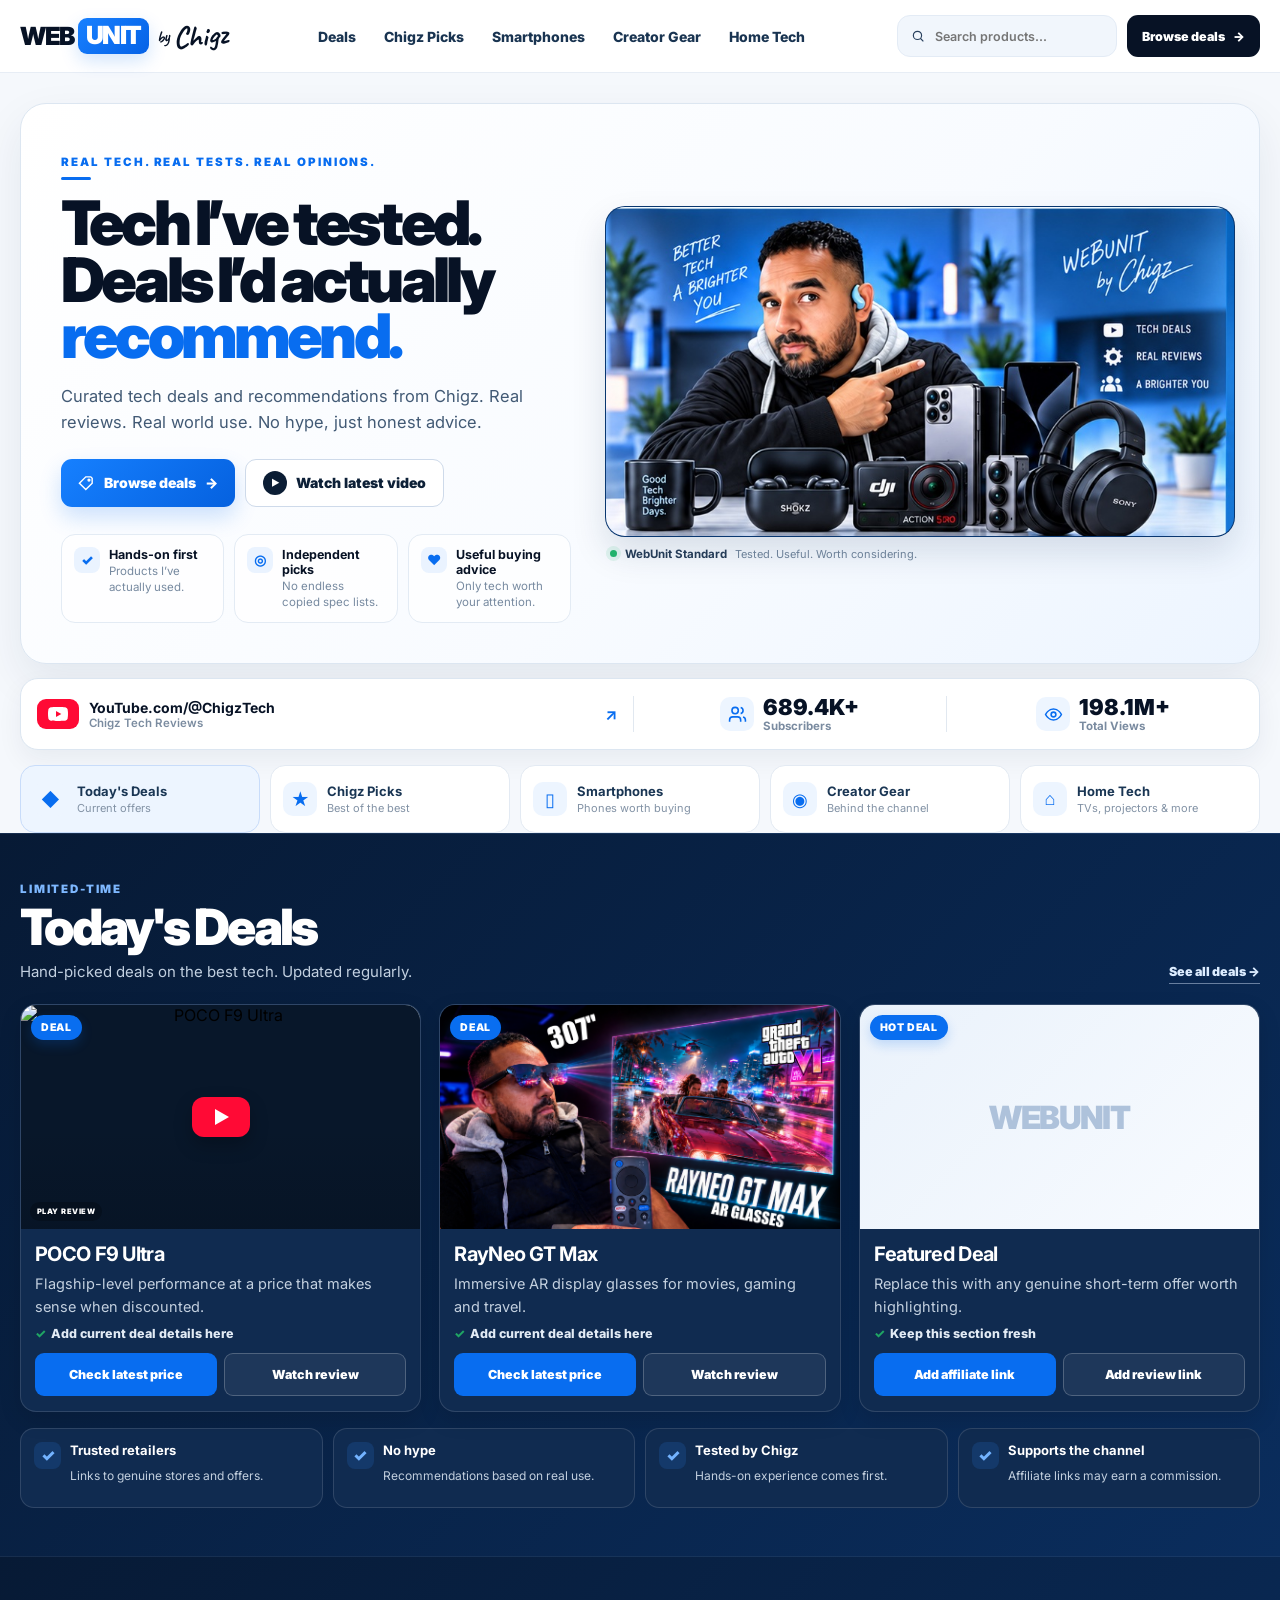
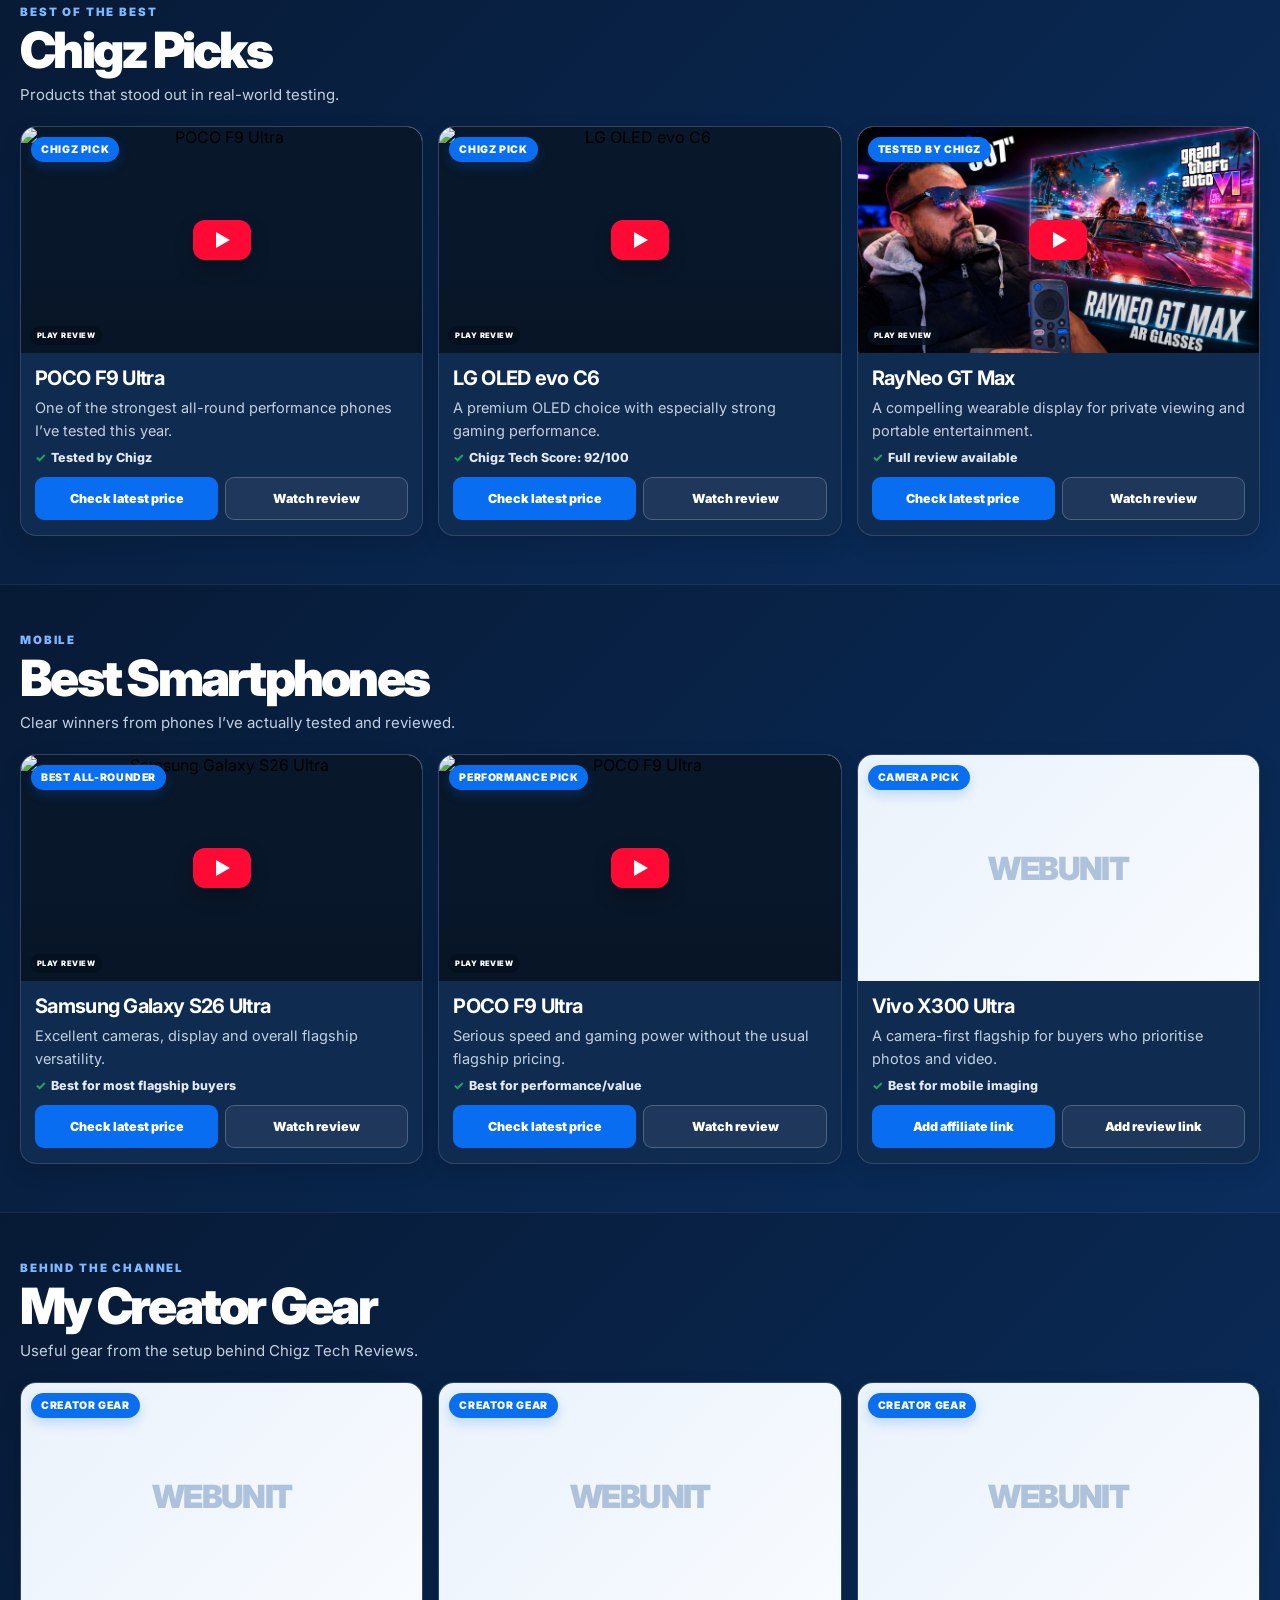
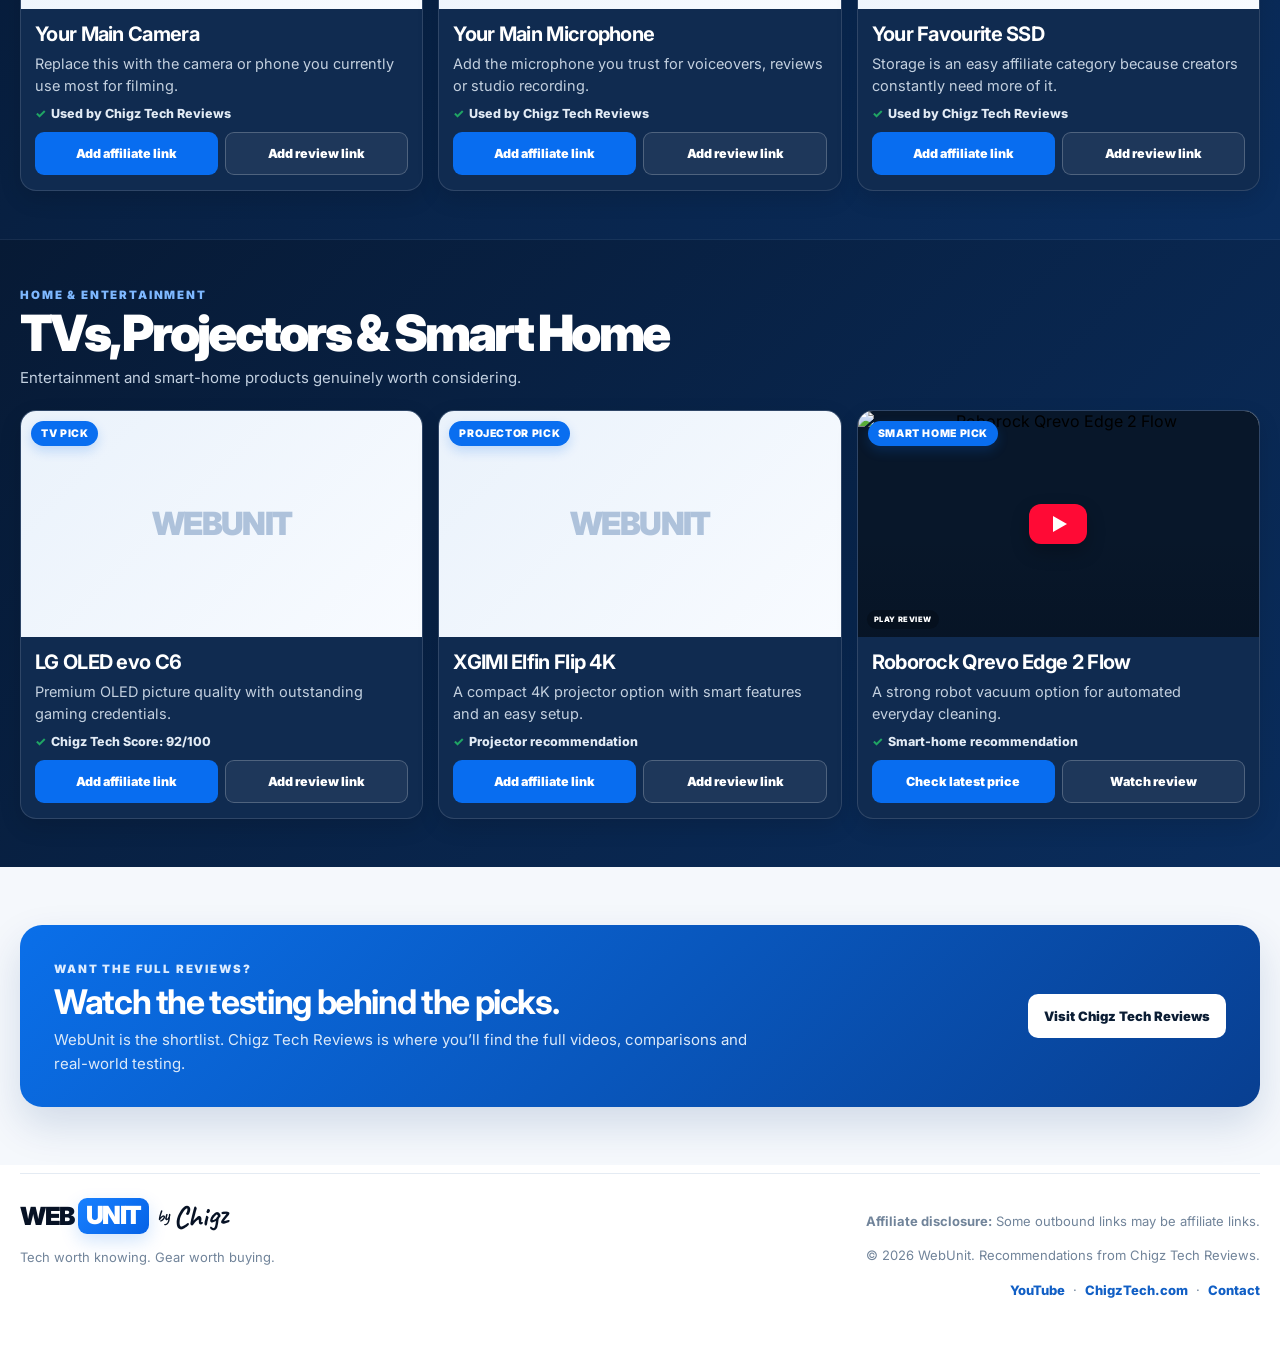
==== commit bec2b394: "Add files via upload" ====
--- a/index.html
+++ b/index.html
@@ -9,7 +9,7 @@
   <link rel="preconnect" href="https://fonts.googleapis.com">
   <link rel="preconnect" href="https://fonts.gstatic.com" crossorigin>
   <link href="https://fonts.googleapis.com/css2?family=Caveat:wght@600;700&family=Inter:wght@400;500;600;700;800;900&display=swap" rel="stylesheet">
-  <link rel="stylesheet" href="style.css?v=20260905-newlayout1">
+  <link rel="stylesheet" href="style.css?v=20260905-readable2">
 </head>
 <body>
 
@@ -159,7 +159,7 @@
   </section>
 
   <!-- DEALS: one featured deal + supporting deal cards -->
-  <section class="section deals-section" id="deals">
+  <section class="section deal-zone deals-section" id="deals">
     <div class="wrap">
       <div class="section-head">
         <div>
@@ -170,8 +170,7 @@
         <a class="text-link" href="#all-deals">See all deals <span>→</span></a>
       </div>
 
-      <div class="featured-deal" id="featured-deal"></div>
-      <div class="product-grid deals-grid" id="all-deals" data-category="deals"></div>
+      <div class="product-grid deals-grid dark-grid" id="all-deals" data-category="deals"></div>
 
       <div class="trust-grid">
         <div><span>✓</span><strong>Trusted retailers</strong><small>Links to genuine stores and offers.</small></div>
@@ -183,7 +182,7 @@
   </section>
 
   <!-- CHIGZ PICKS gets a darker editorial treatment -->
-  <section class="section picks-section" id="picks">
+  <section class="section deal-zone picks-section" id="picks">
     <div class="wrap">
       <div class="section-head section-head-light">
         <div>
@@ -196,7 +195,7 @@
     </div>
   </section>
 
-  <section class="section" id="phones">
+  <section class="section deal-zone" id="phones">
     <div class="wrap">
       <div class="section-head">
         <div>
@@ -205,11 +204,11 @@
           <p id="phones-description">Clear winners from phones I’ve actually tested and reviewed.</p>
         </div>
       </div>
-      <div class="product-grid" data-category="phones"></div>
-    </div>
-  </section>
-
-  <section class="section subtle-section" id="creator">
+      <div class="product-grid dark-grid" data-category="phones"></div>
+    </div>
+  </section>
+
+  <section class="section deal-zone" id="creator">
     <div class="wrap">
       <div class="section-head">
         <div>
@@ -218,11 +217,11 @@
           <p id="creator-description">Useful gear from the setup behind Chigz Tech Reviews.</p>
         </div>
       </div>
-      <div class="product-grid" data-category="creator"></div>
-    </div>
-  </section>
-
-  <section class="section" id="home-tech">
+      <div class="product-grid dark-grid" data-category="creator"></div>
+    </div>
+  </section>
+
+  <section class="section deal-zone" id="home-tech">
     <div class="wrap">
       <div class="section-head">
         <div>
@@ -231,7 +230,7 @@
           <p id="home-description">Entertainment and smart-home products genuinely worth considering.</p>
         </div>
       </div>
-      <div class="product-grid" data-category="home"></div>
+      <div class="product-grid dark-grid" data-category="home"></div>
     </div>
   </section>
 
@@ -274,6 +273,6 @@
   </div>
 </footer>
 
-<script src="app.js?v=20260905-newlayout1"></script>
+<script src="app.js?v=20260905-readable2"></script>
 </body>
 </html>
--- a/style.css
+++ b/style.css
@@ -272,3 +272,167 @@
   .footer-links{justify-content:flex-start}
   .footer-grid p{font-size:12px}
 }
+
+
+/* ==========================================================
+   SEPT 5 READABILITY + EQUAL DEAL CARDS UPDATE
+   ========================================================== */
+
+/* All product/deal sections use the same navy background as Chigz Picks */
+.deal-zone{
+  background:linear-gradient(135deg,#071a35,#0a2d5d) !important;
+  color:#fff;
+  border-top:1px solid rgba(255,255,255,.06);
+}
+.deal-zone .section-kicker{color:#7eb8ff}
+.deal-zone .section-head h2{color:#fff}
+.deal-zone .section-head p{color:#c2d0e0}
+.deal-zone .text-link{
+  color:#dcecff;
+  border-bottom-color:rgba(220,236,255,.45);
+}
+
+/* Every deal card is equal size. No featured/big card. */
+.deals-grid{
+  display:grid;
+  grid-template-columns:repeat(auto-fit,minmax(250px,1fr)) !important;
+  gap:18px;
+  align-items:stretch;
+}
+.deals-grid .product-card{
+  height:100%;
+}
+
+/* Product cards on all navy deal sections */
+.deal-zone .product-card{
+  background:#102b50;
+  border-color:rgba(255,255,255,.13);
+  box-shadow:0 8px 22px rgba(0,0,0,.12);
+}
+.deal-zone .product-card:hover{
+  box-shadow:0 16px 34px rgba(0,0,0,.19);
+}
+.deal-zone .product-card h3{color:#fff}
+.deal-zone .product-card p{color:#c3d0df}
+.deal-zone .product-meta{color:#e2ebf5}
+.deal-zone .review-link{
+  border-color:rgba(255,255,255,.22);
+  background:rgba(255,255,255,.06);
+  color:#fff;
+}
+.deal-zone .empty-state{
+  background:#102b50;
+  border-color:rgba(255,255,255,.18);
+  color:#c9d6e4;
+}
+
+/* Trust cards now belong visually to the dark deal section */
+.deal-zone .trust-grid>div{
+  background:#102b50;
+  border-color:rgba(255,255,255,.13);
+}
+.deal-zone .trust-grid strong{color:#fff}
+.deal-zone .trust-grid small{color:#c2cfde}
+.deal-zone .trust-grid>div>span{
+  background:rgba(48,142,255,.15);
+  color:#73b3ff;
+}
+
+/* -------- READABILITY: GLOBAL SMALL TEXT -------- */
+
+/* Header */
+.desktop-nav a{font-size:14px}
+.search-box input{font-size:12.5px}
+.header-cta{font-size:12.5px}
+
+/* Hero */
+.eyebrow{font-size:11.5px}
+.hero-copy>p{font-size:16.5px}
+.button{font-size:14px}
+.hero-proof strong{font-size:12.5px}
+.hero-proof small{font-size:11.5px}
+.hero-media-caption{font-size:11px}
+.hero-media-caption strong{font-size:11.5px}
+
+/* YouTube stats */
+.channel-link strong{font-size:14px}
+.channel-link small{font-size:11.5px}
+.channel-stat strong{font-size:22px}
+.channel-stat small{font-size:11.5px}
+
+/* Categories */
+.category b{font-size:13px}
+.category small{font-size:11px}
+
+/* Section headings/descriptions */
+.section-kicker{font-size:11.5px}
+.section-head p{font-size:15px;line-height:1.58}
+.text-link{font-size:12.5px}
+
+/* Product cards */
+.product-card h3{font-size:20px}
+.product-card p{font-size:14.5px;line-height:1.55}
+.product-meta{font-size:12.5px;line-height:1.4}
+.badge{font-size:10.5px;padding:6px 10px}
+.product-actions a{min-height:43px;font-size:12.5px}
+
+/* Trust cards */
+.trust-grid strong{font-size:13px}
+.trust-grid small{font-size:12px;line-height:1.45}
+
+/* CTA/footer */
+.review-cta-card>div>span{font-size:11.5px}
+.review-cta-card p{font-size:15px}
+.review-cta-card>a{font-size:13px}
+.footer-grid p{font-size:13px}
+
+/* Remove any now-unused featured deal spacing */
+.featured-deal{display:none!important}
+
+/* Tablet */
+@media(max-width:1050px){
+  .deals-grid{
+    grid-template-columns:repeat(2,minmax(0,1fr)) !important;
+  }
+  .desktop-nav a{font-size:13.5px}
+}
+
+/* Mobile readability */
+@media(max-width:720px){
+  .eyebrow{font-size:11px}
+  .hero-copy>p{font-size:15.5px}
+  .button{font-size:14px}
+  .hero-proof strong{font-size:13px}
+  .hero-proof small{font-size:11.5px}
+
+  .channel-link strong{font-size:13.5px}
+  .channel-link small{font-size:11px}
+  .channel-stat strong{font-size:21px}
+  .channel-stat small{font-size:11px}
+
+  .category{min-width:165px}
+  .category b{font-size:13px}
+
+  .section-kicker{font-size:11px}
+  .section-head h2{font-size:38px}
+  .section-head p{font-size:15px}
+
+  .deals-grid,
+  .product-grid{
+    grid-template-columns:1fr !important;
+  }
+
+  .product-card h3{font-size:21px}
+  .product-card p{font-size:15px;line-height:1.55}
+  .product-meta{font-size:12.5px}
+  .product-actions a{min-height:45px;font-size:13px}
+
+  .trust-grid{
+    grid-template-columns:1fr !important;
+  }
+  .trust-grid strong{font-size:13.5px}
+  .trust-grid small{font-size:12.5px}
+
+  .review-cta-card p{font-size:15px}
+  .footer-grid p{font-size:13.5px}
+}
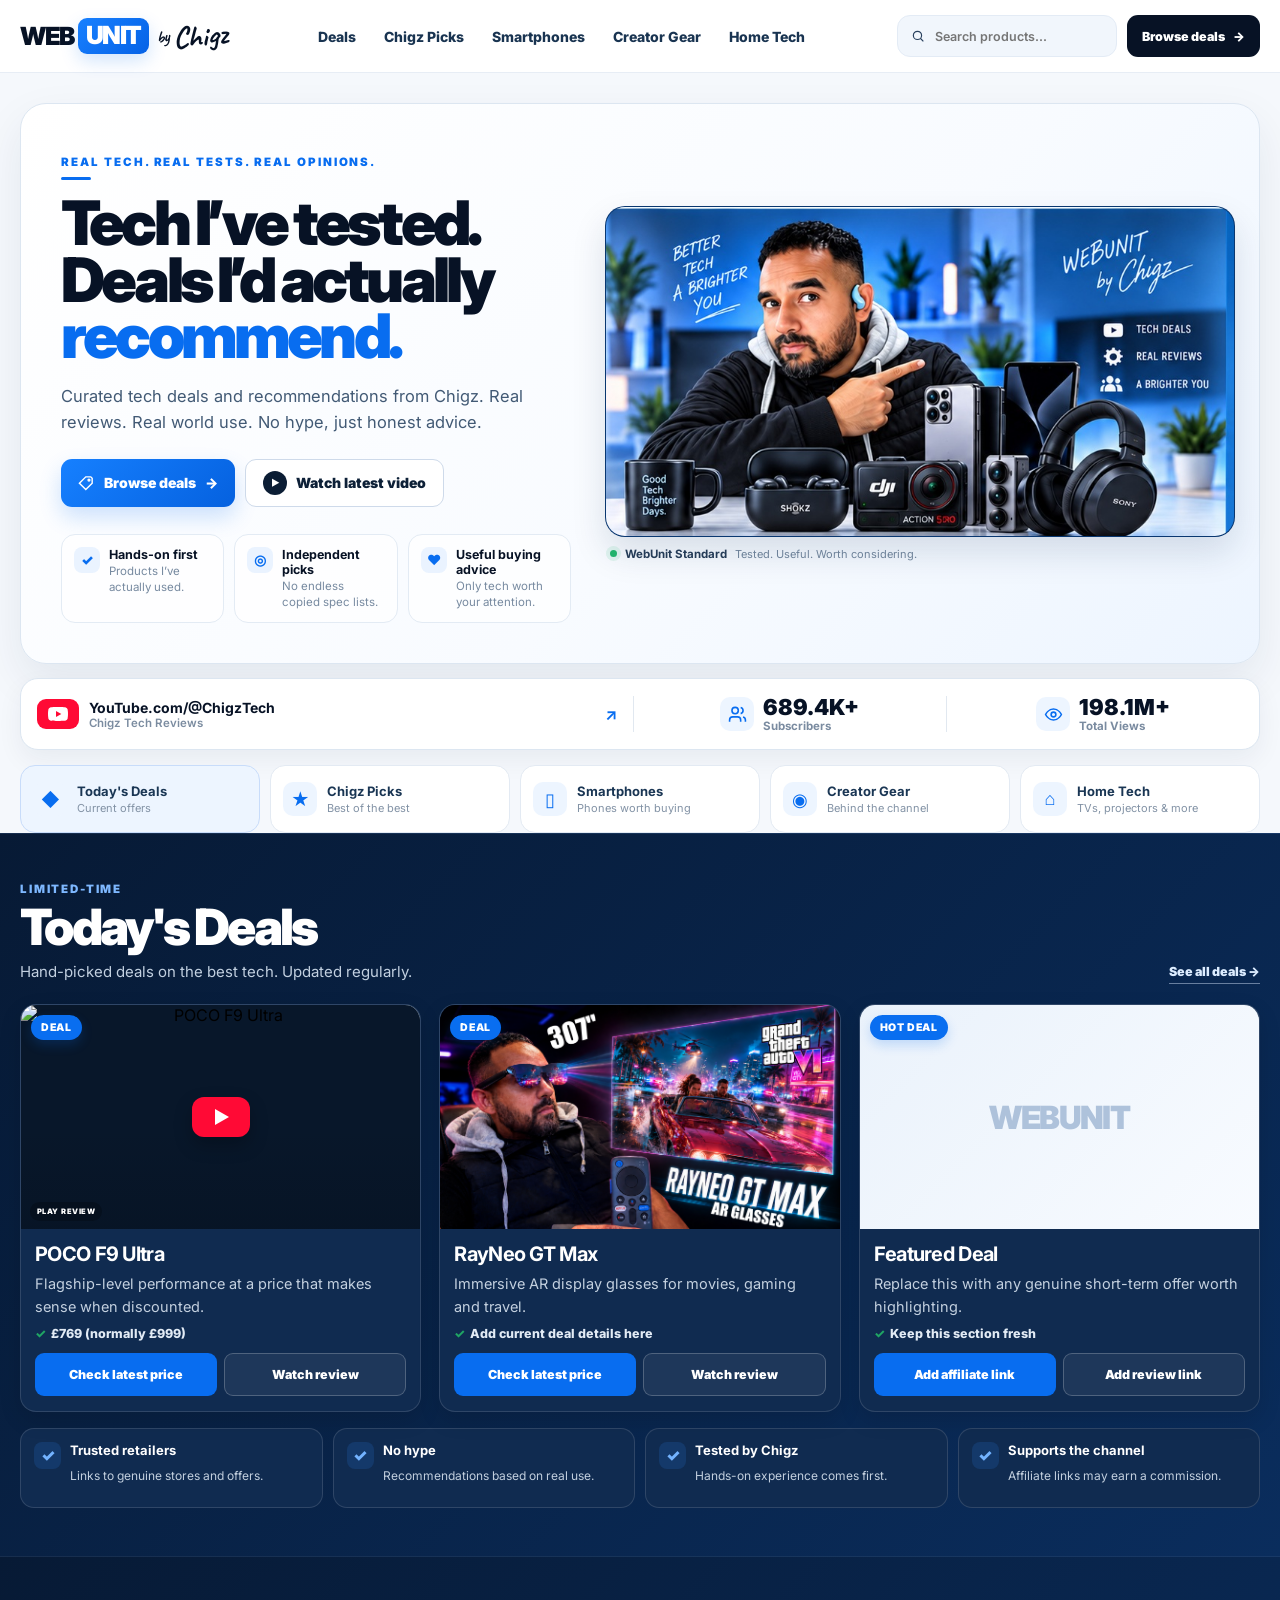
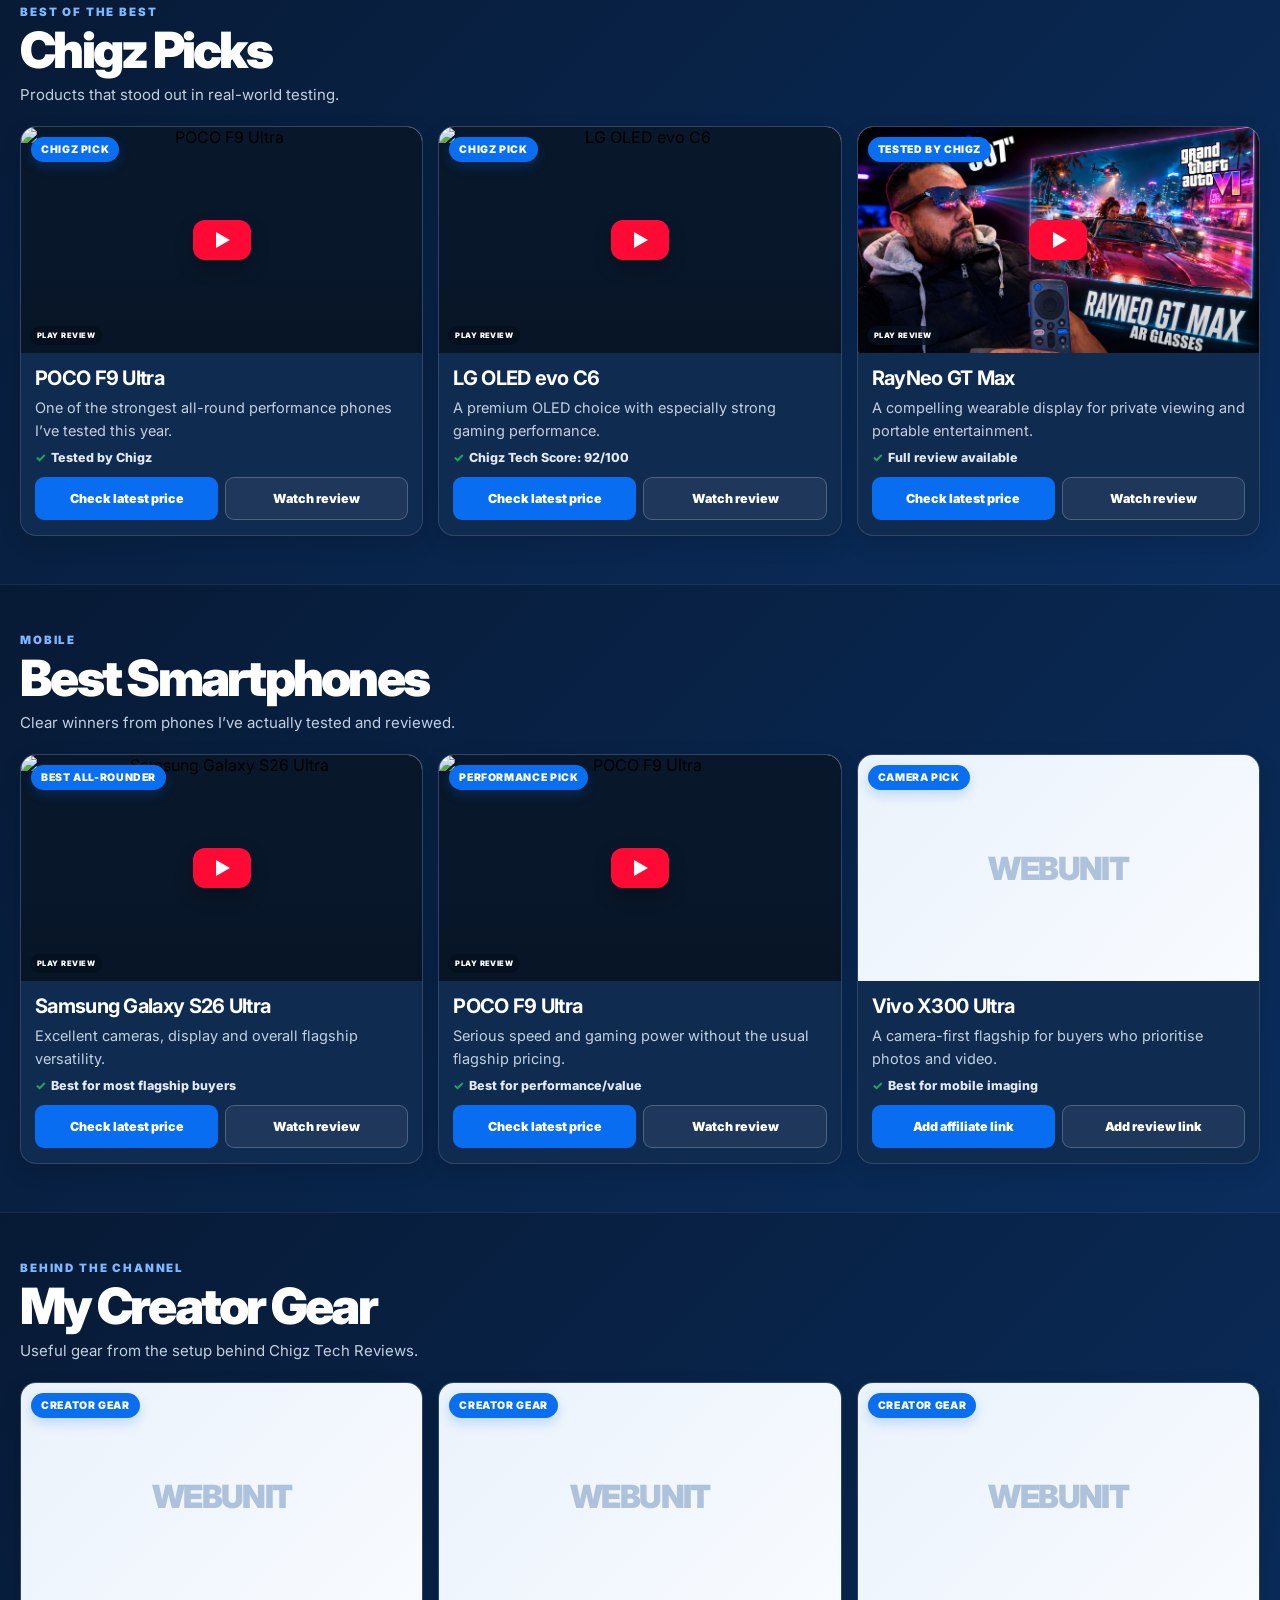
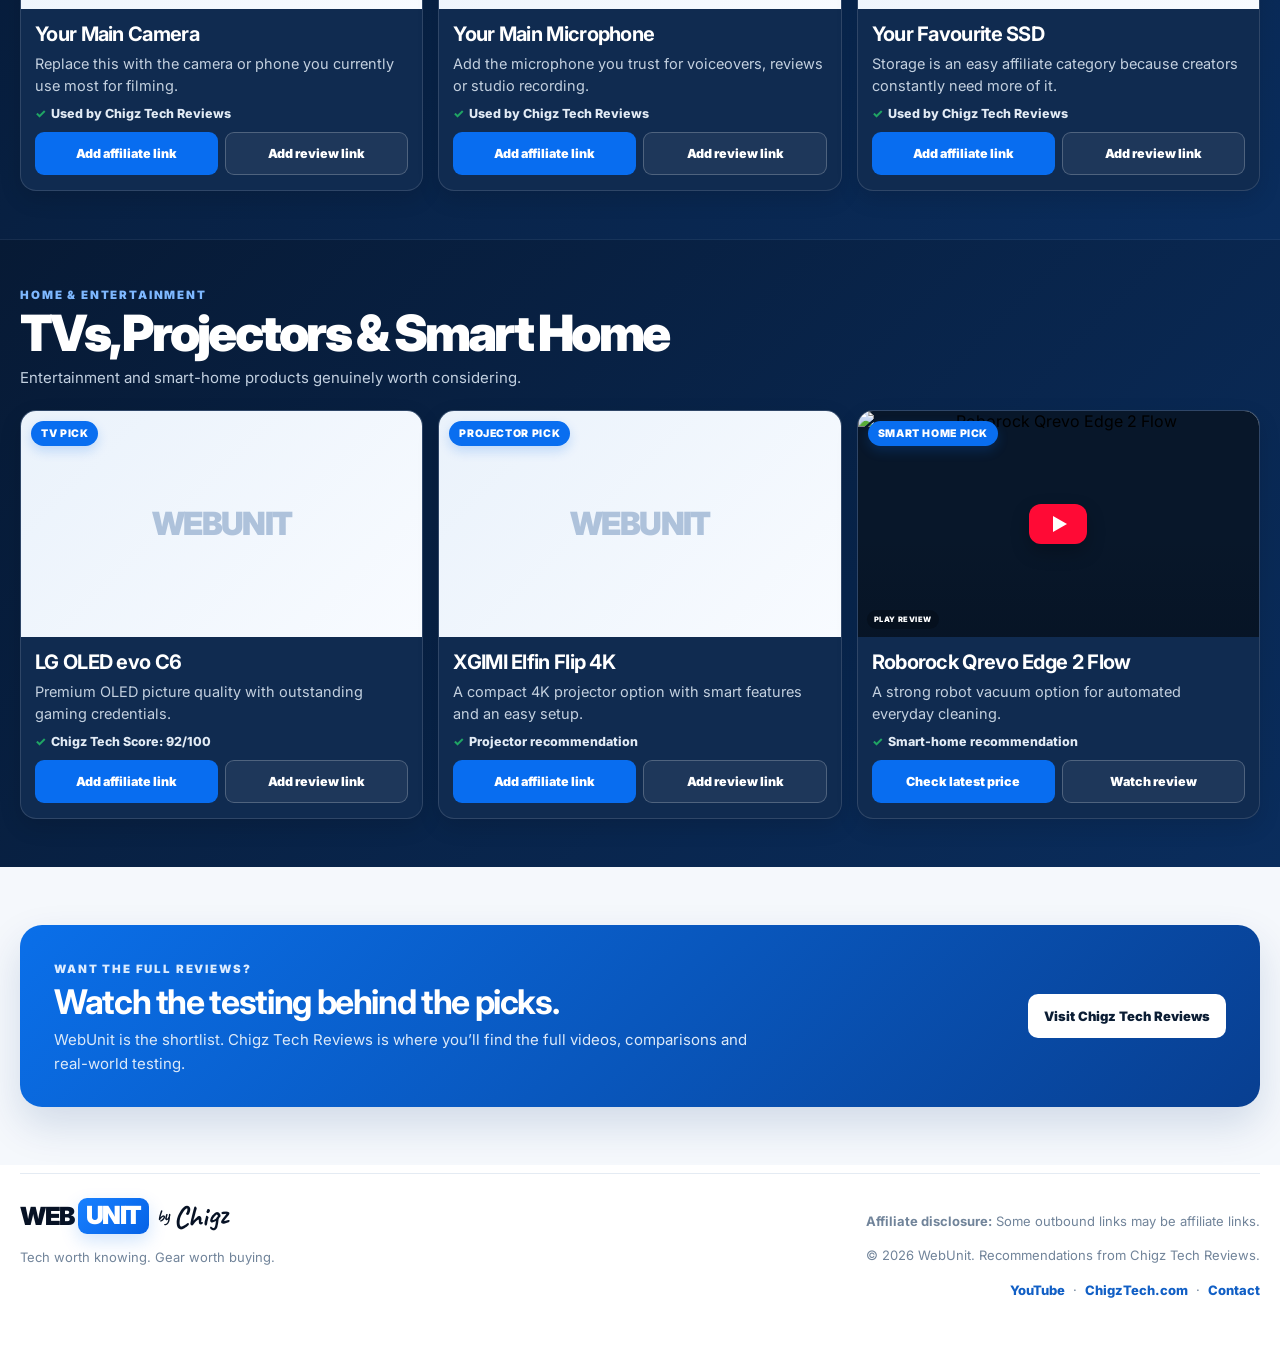
==== commit 723199e4: "Add files via upload" ====
--- a/index.html
+++ b/index.html
@@ -9,7 +9,7 @@
   <link rel="preconnect" href="https://fonts.googleapis.com">
   <link rel="preconnect" href="https://fonts.gstatic.com" crossorigin>
   <link href="https://fonts.googleapis.com/css2?family=Caveat:wght@600;700&family=Inter:wght@400;500;600;700;800;900&display=swap" rel="stylesheet">
-  <link rel="stylesheet" href="style.css?v=20260905-readable2">
+  <link rel="stylesheet" href="style.css?v=20260905-sections1">
 </head>
 <body>
 
@@ -20,13 +20,7 @@
       <span class="brand-by">by</span><span class="brand-chigz">Chigz</span>
     </a>
 
-    <nav class="desktop-nav" aria-label="Primary navigation">
-      <a href="#deals">Deals</a>
-      <a href="#picks">Chigz Picks</a>
-      <a href="#phones">Smartphones</a>
-      <a href="#creator">Creator Gear</a>
-      <a href="#home-tech">Home Tech</a>
-    </nav>
+    <nav class="desktop-nav" id="desktop-nav" aria-label="Primary navigation"></nav>
 
     <div class="header-actions">
       <label class="search-box" aria-label="Search products">
@@ -38,13 +32,7 @@
     </div>
   </div>
 
-  <nav class="mobile-menu" id="mobile-menu" aria-label="Mobile navigation">
-    <a href="#deals">Deals</a>
-    <a href="#picks">Chigz Picks</a>
-    <a href="#phones">Smartphones</a>
-    <a href="#creator">Creator Gear</a>
-    <a href="#home-tech">Home Tech</a>
-  </nav>
+  <nav class="mobile-menu" id="mobile-menu" aria-label="Mobile navigation"></nav>
 </header>
 
 <main id="top">
@@ -139,27 +127,12 @@
 
   <!-- SIMPLE CATEGORY TABS -->
   <section class="category-section">
-    <div class="wrap category-row">
-      <a class="category active" href="#deals">
-        <span class="category-icon">◆</span><span><b>Today's Deals</b><small>Current offers</small></span>
-      </a>
-      <a class="category" href="#picks">
-        <span class="category-icon">★</span><span><b>Chigz Picks</b><small>Best of the best</small></span>
-      </a>
-      <a class="category" href="#phones">
-        <span class="category-icon">▯</span><span><b>Smartphones</b><small>Phones worth buying</small></span>
-      </a>
-      <a class="category" href="#creator">
-        <span class="category-icon">◉</span><span><b>Creator Gear</b><small>Behind the channel</small></span>
-      </a>
-      <a class="category" href="#home-tech">
-        <span class="category-icon">⌂</span><span><b>Home Tech</b><small>TVs, projectors & more</small></span>
-      </a>
-    </div>
+    <div class="wrap category-row" id="category-row"></div>
   </section>
 
   <!-- DEALS: one featured deal + supporting deal cards -->
-  <section class="section deal-zone deals-section" id="deals">
+  <div id="managed-sections">
+<section class="section deal-zone deals-section" id="deals" data-section-key="deals">
     <div class="wrap">
       <div class="section-head">
         <div>
@@ -182,7 +155,7 @@
   </section>
 
   <!-- CHIGZ PICKS gets a darker editorial treatment -->
-  <section class="section deal-zone picks-section" id="picks">
+  <section class="section deal-zone picks-section" id="picks" data-section-key="picks">
     <div class="wrap">
       <div class="section-head section-head-light">
         <div>
@@ -195,7 +168,7 @@
     </div>
   </section>
 
-  <section class="section deal-zone" id="phones">
+  <section class="section deal-zone" id="phones" data-section-key="phones">
     <div class="wrap">
       <div class="section-head">
         <div>
@@ -208,7 +181,7 @@
     </div>
   </section>
 
-  <section class="section deal-zone" id="creator">
+  <section class="section deal-zone" id="creator" data-section-key="creator">
     <div class="wrap">
       <div class="section-head">
         <div>
@@ -221,7 +194,7 @@
     </div>
   </section>
 
-  <section class="section deal-zone" id="home-tech">
+  <section class="section deal-zone" id="home-tech" data-section-key="home">
     <div class="wrap">
       <div class="section-head">
         <div>
@@ -233,6 +206,8 @@
       <div class="product-grid dark-grid" data-category="home"></div>
     </div>
   </section>
+
+  </div>
 
   <section class="review-cta">
     <div class="wrap">
@@ -273,6 +248,6 @@
   </div>
 </footer>
 
-<script src="app.js?v=20260905-readable2"></script>
+<script src="app.js?v=20260905-sections1"></script>
 </body>
 </html>
--- a/style.css
+++ b/style.css
@@ -436,3 +436,19 @@
   .review-cta-card p{font-size:15px}
   .footer-grid p{font-size:13.5px}
 }
+
+
+/* SECTION MANAGEMENT */
+[data-section-key][hidden],
+.category-section[hidden]{
+  display:none !important;
+}
+
+#desktop-nav:empty,
+#mobile-menu:empty{
+  display:none;
+}
+
+#category-row:empty{
+  display:none;
+}
